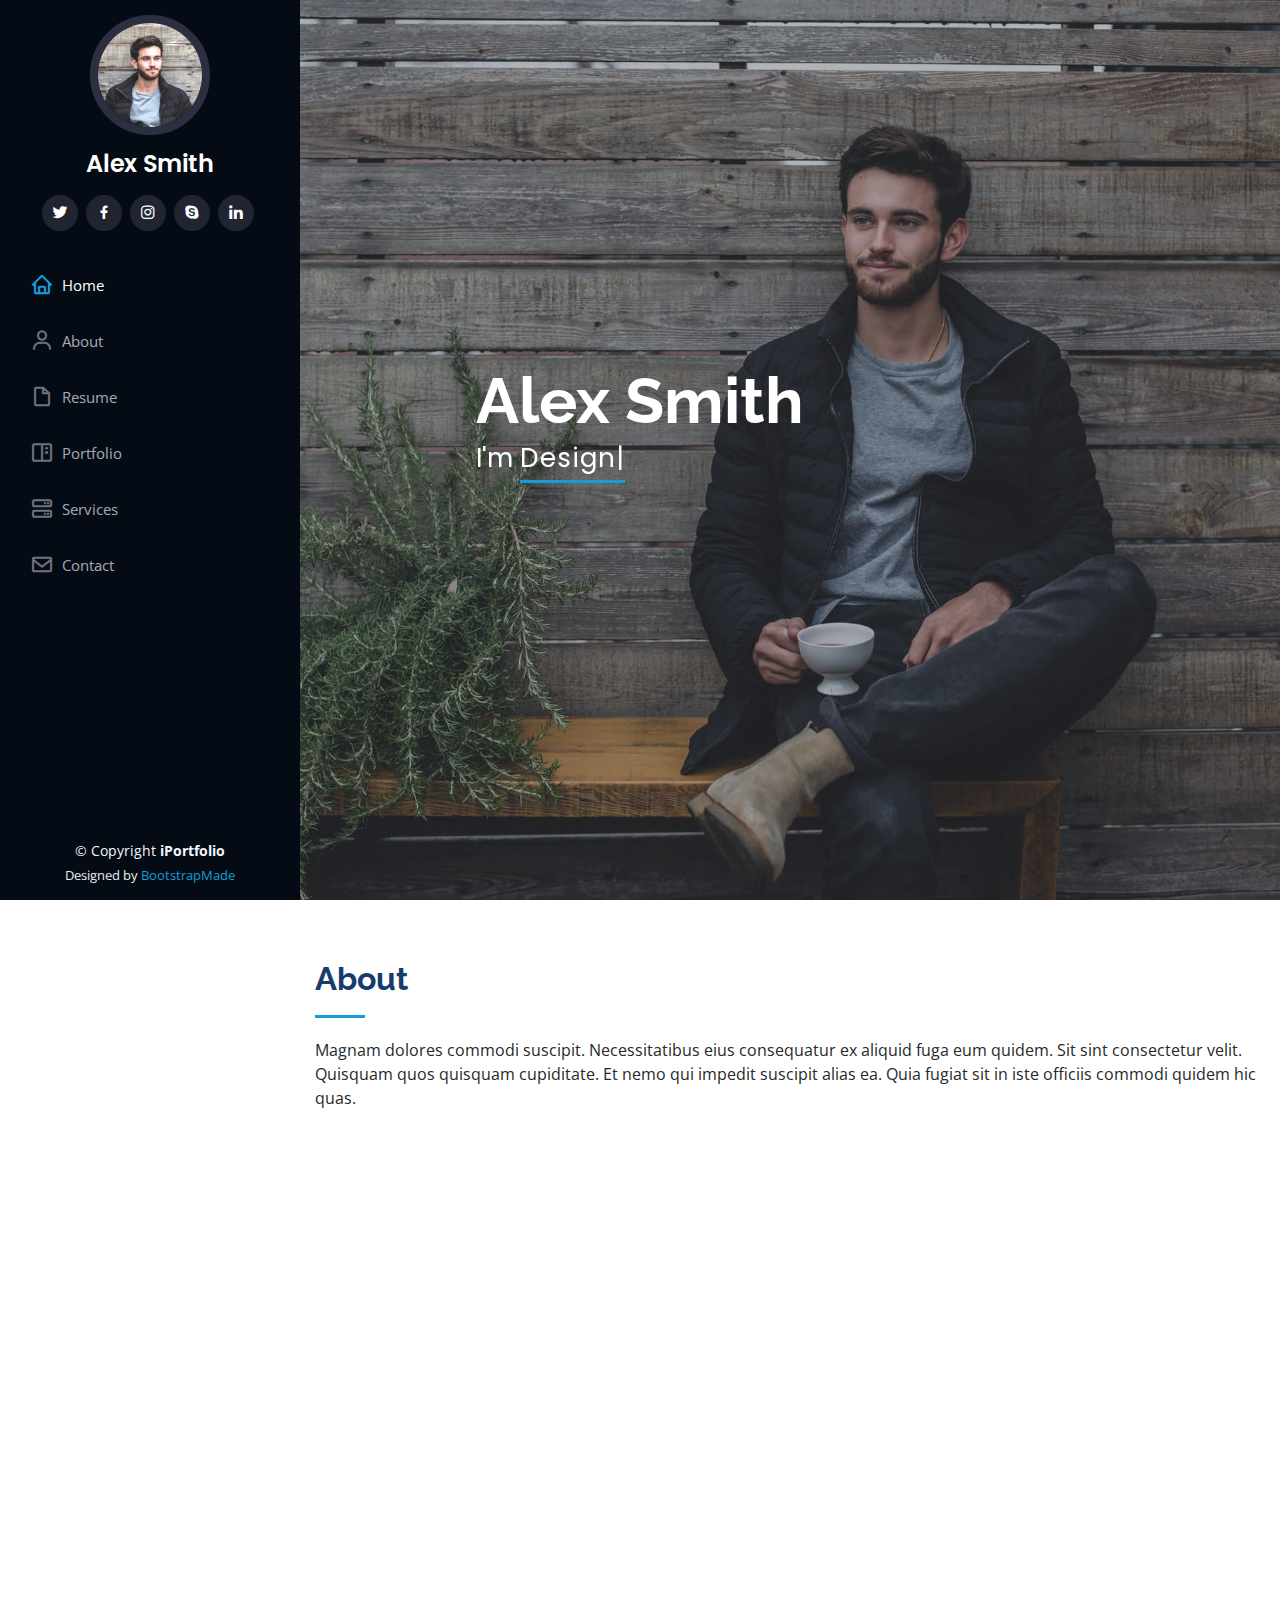
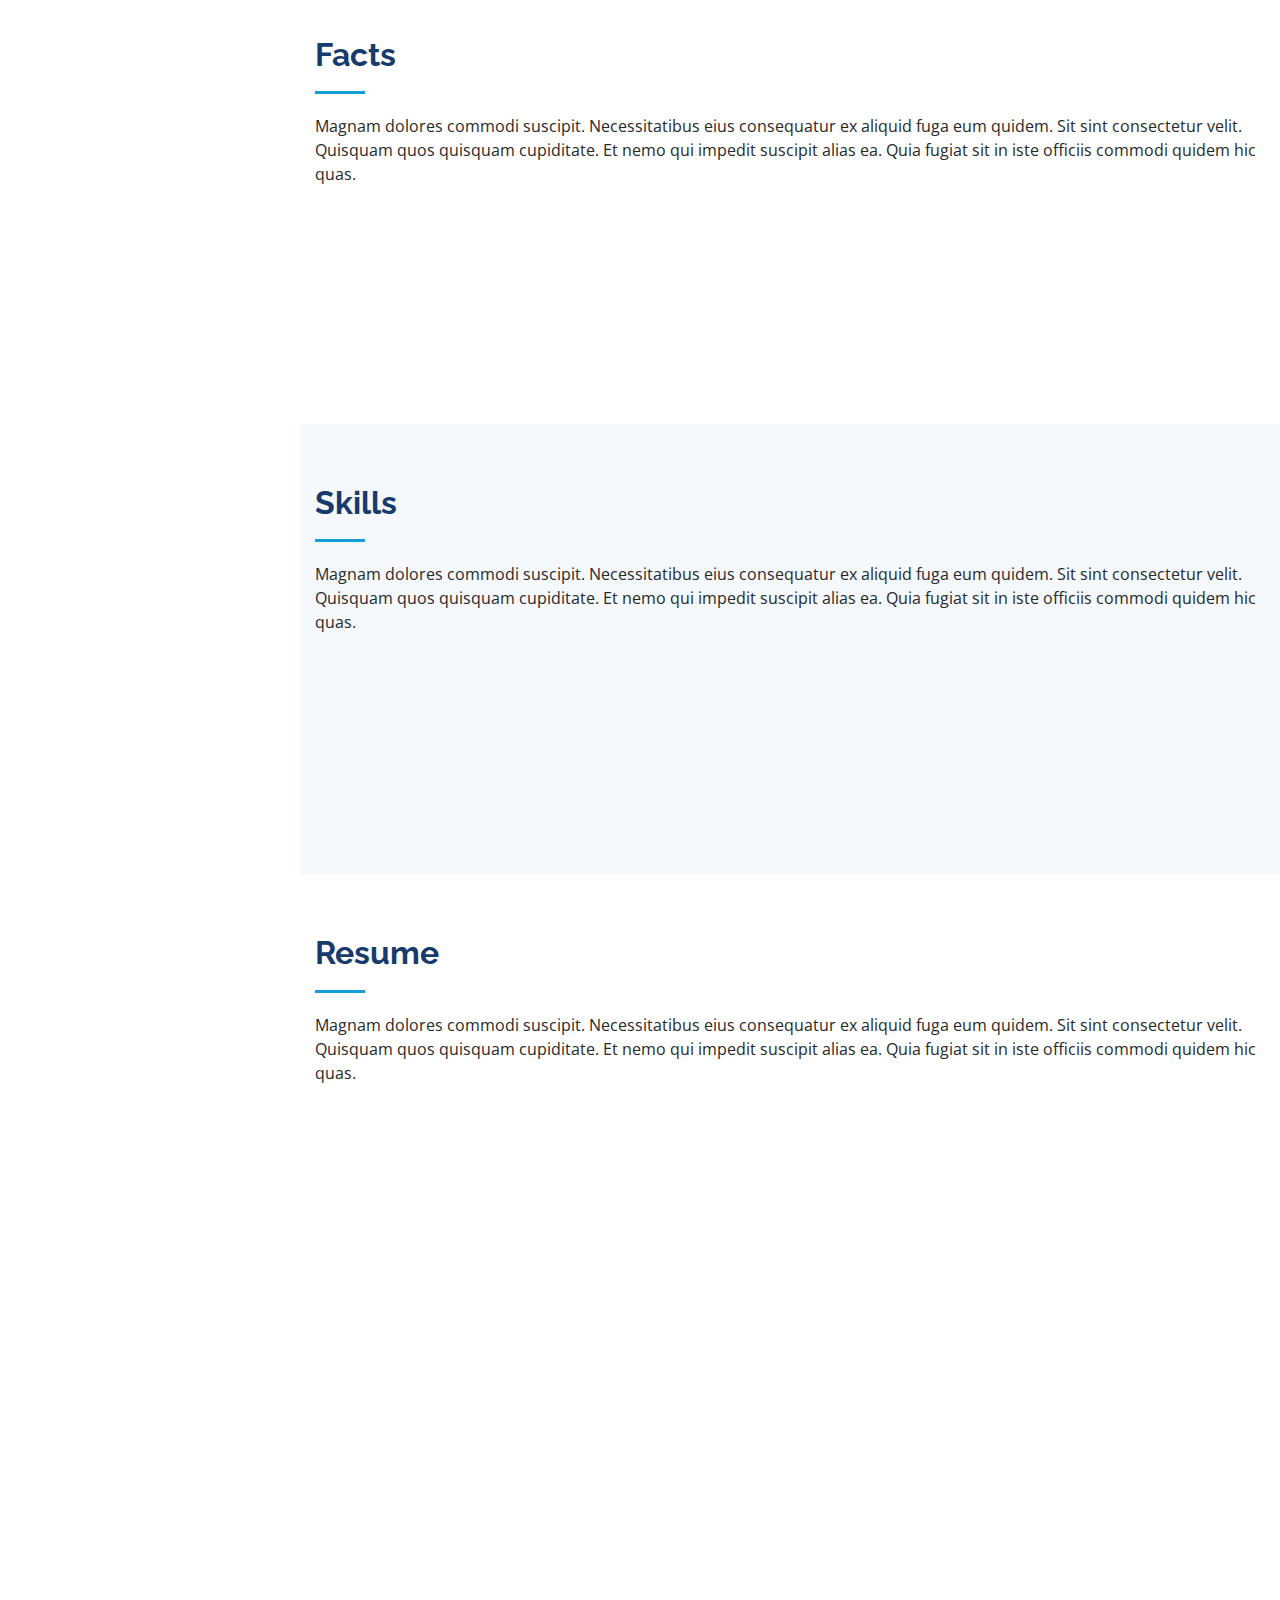
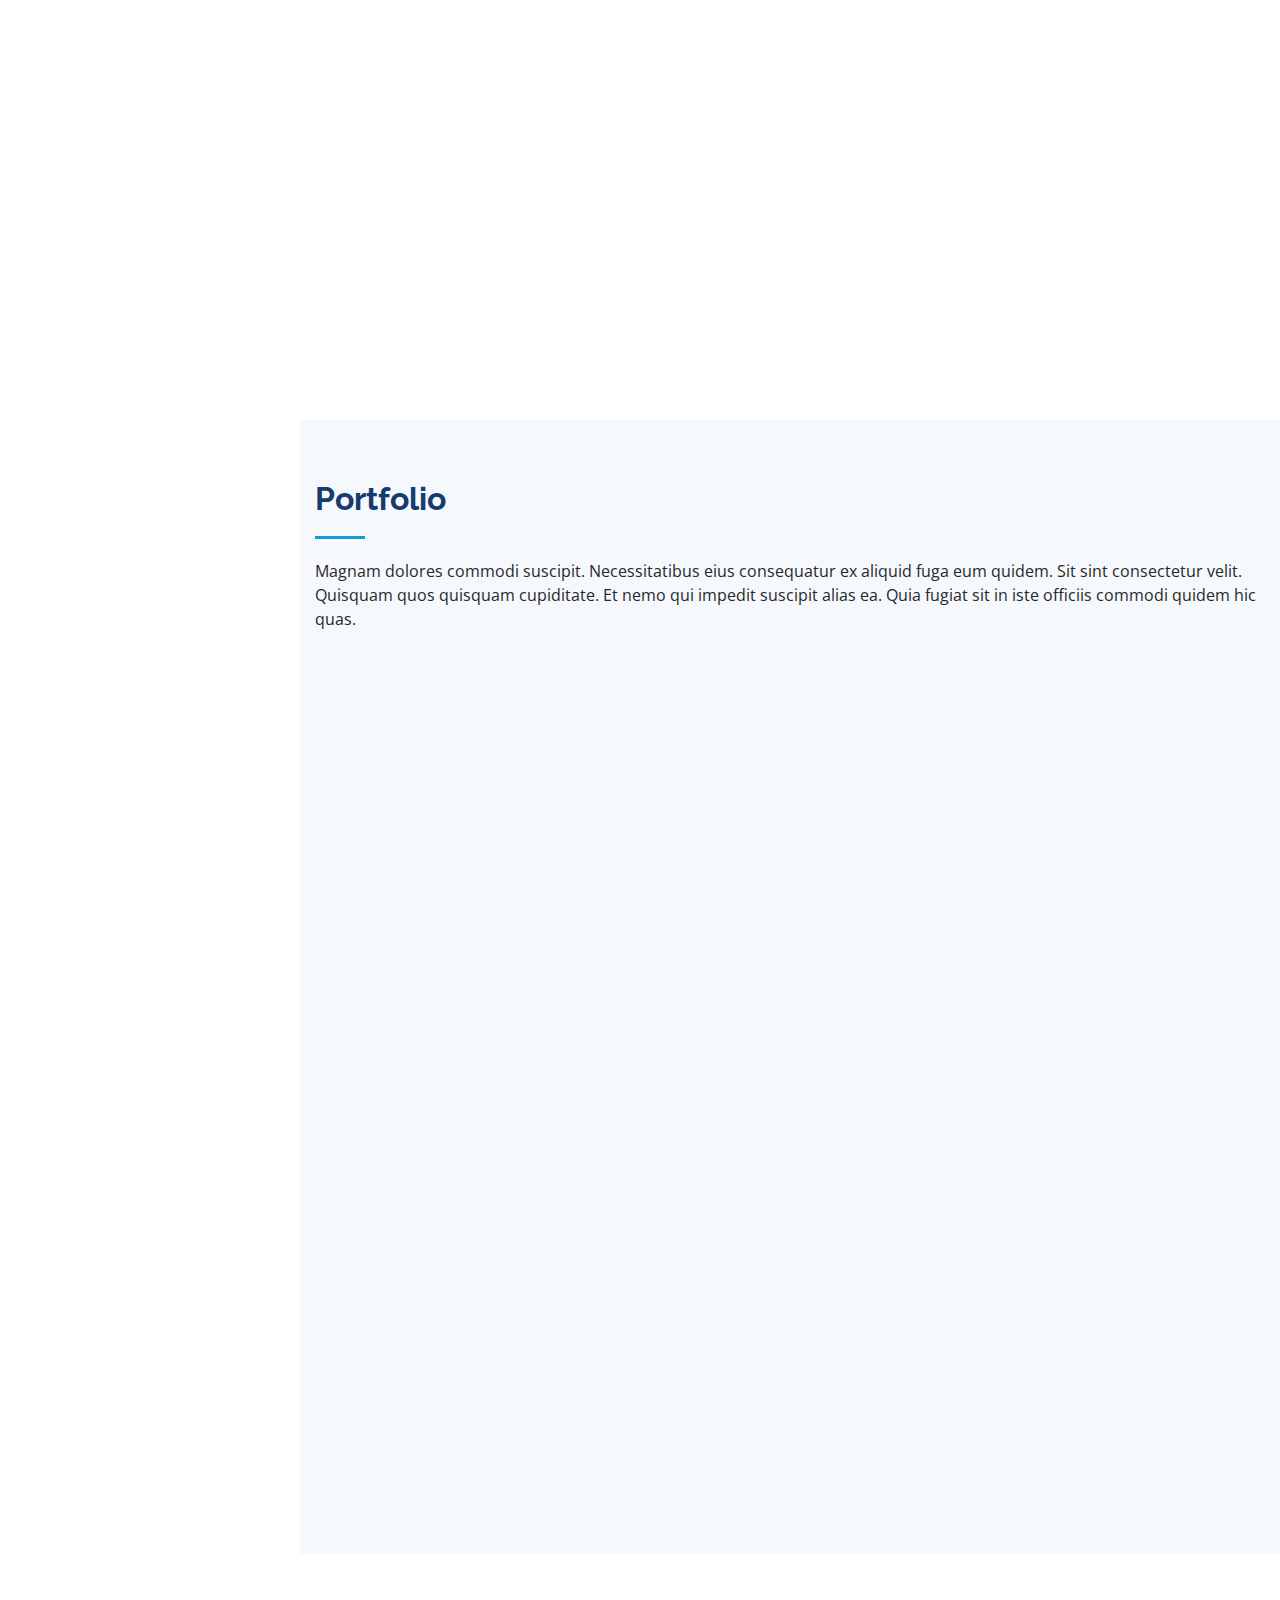
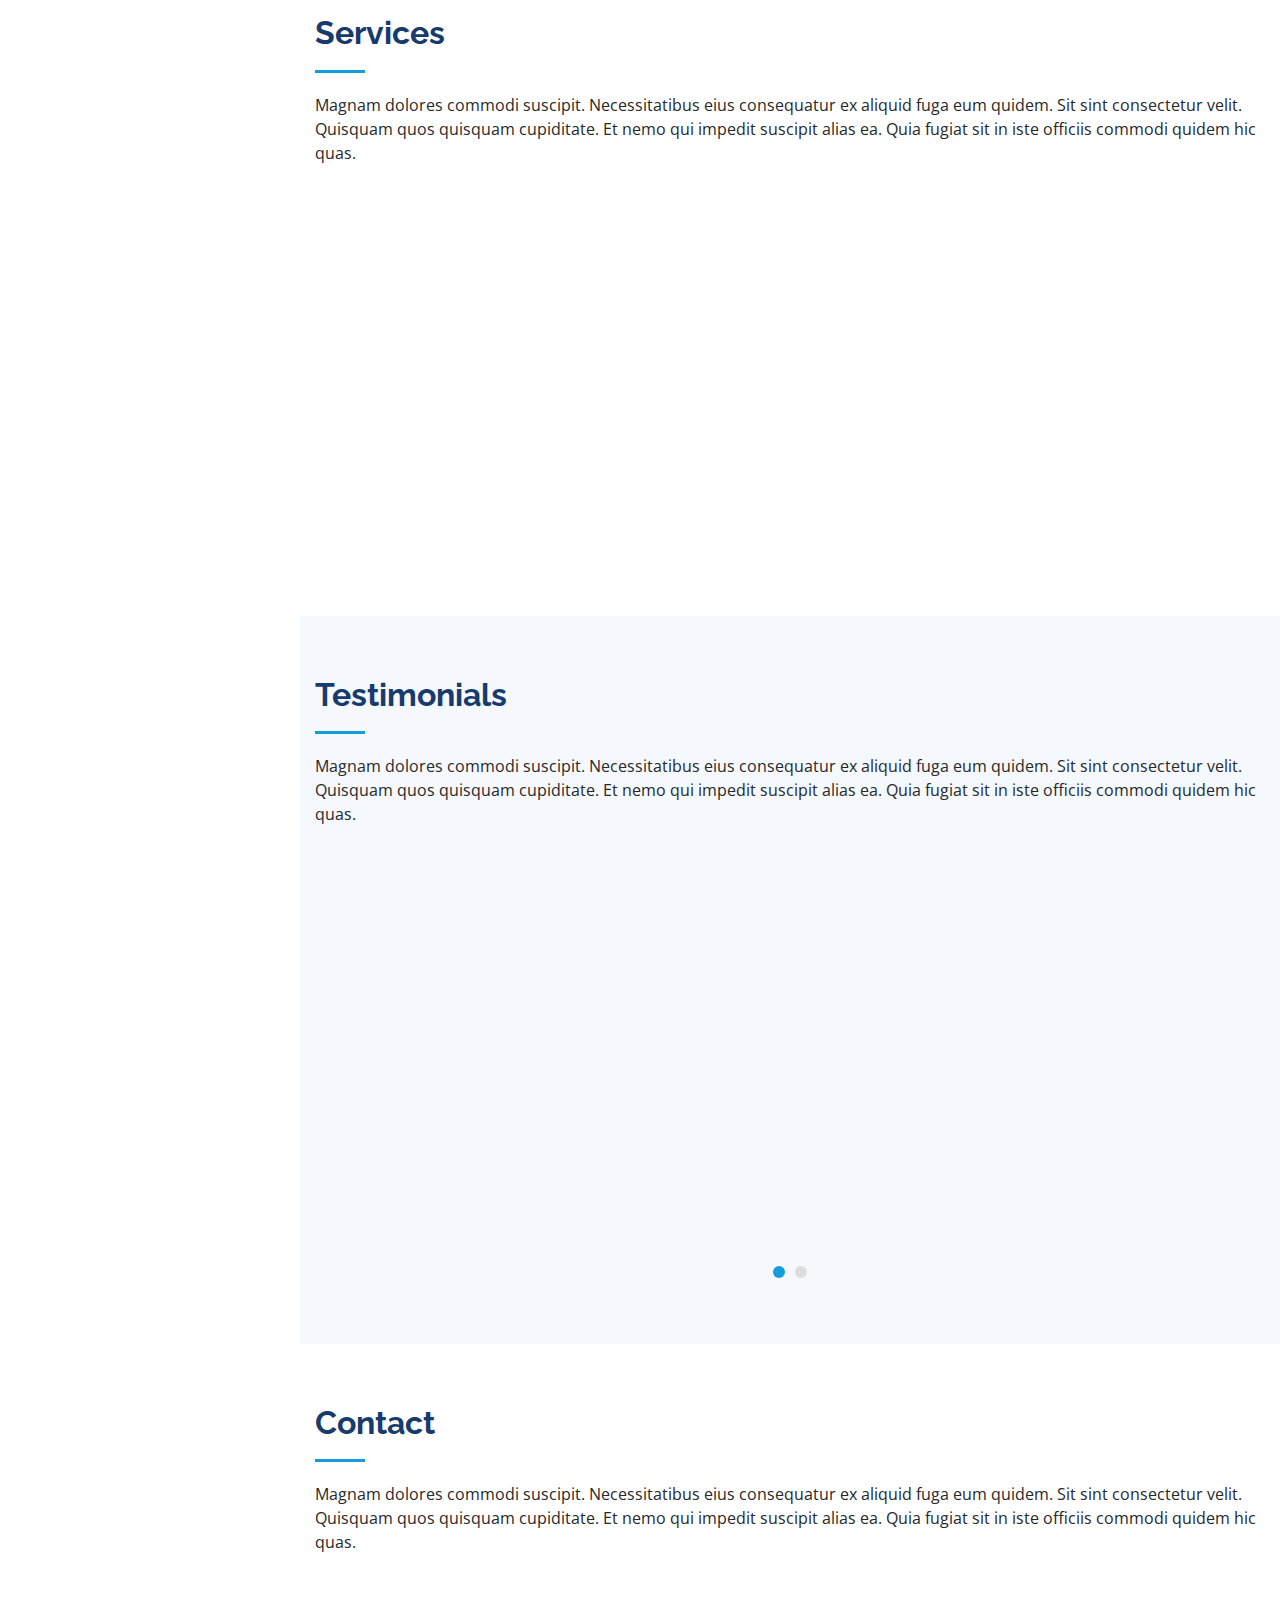
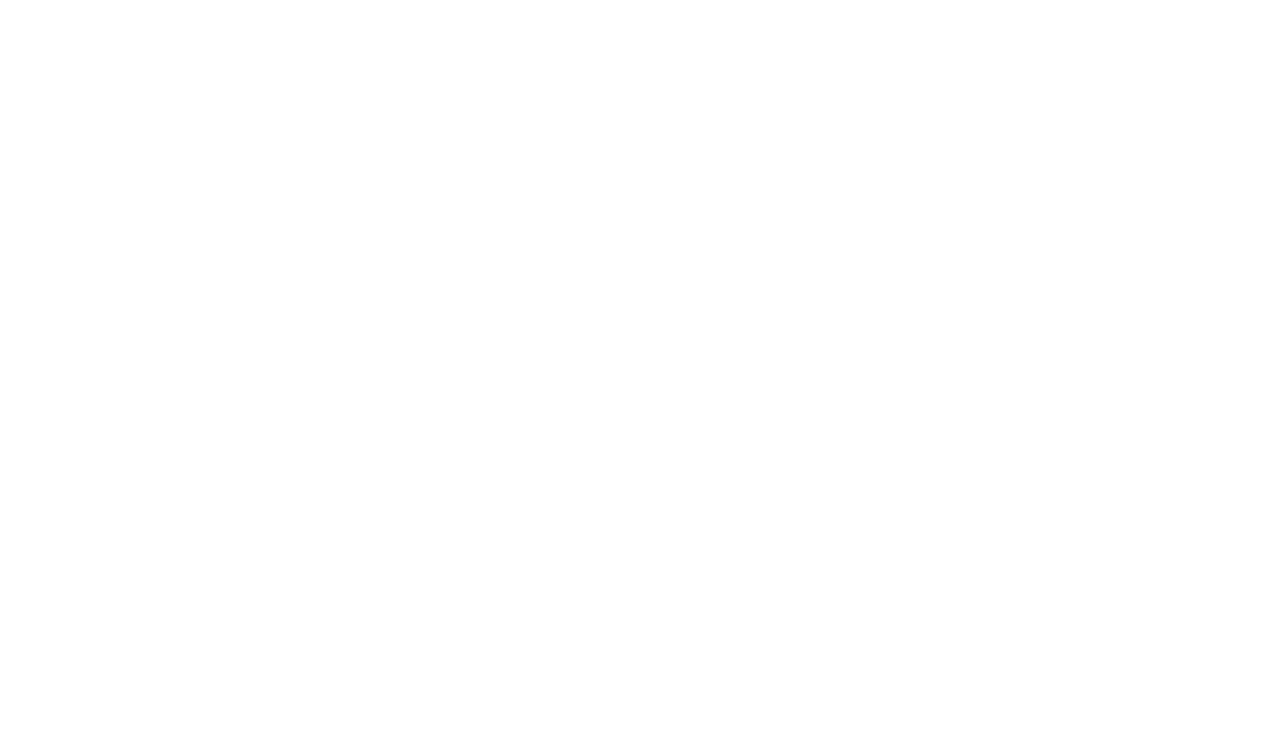
==== index.html @ b4ae2f5e "intial commit" ====
<!DOCTYPE html>
<html lang="en">

<head>
  <meta charset="utf-8">
  <meta content="width=device-width, initial-scale=1.0" name="viewport">

  <title>iPortfolio Bootstrap Template - Index</title>
  <meta content="" name="descriptison">
  <meta content="" name="keywords">

  <!-- Favicons -->
  <link href="assets/img/favicon.png" rel="icon">
  <link href="assets/img/apple-touch-icon.png" rel="apple-touch-icon">

  <!-- Google Fonts -->
  <link href="https://fonts.googleapis.com/css?family=Open+Sans:300,300i,400,400i,600,600i,700,700i|Raleway:300,300i,400,400i,500,500i,600,600i,700,700i|Poppins:300,300i,400,400i,500,500i,600,600i,700,700i" rel="stylesheet">

  <!-- Vendor CSS Files -->
  <link href="assets/vendor/bootstrap/css/bootstrap.min.css" rel="stylesheet">
  <link href="assets/vendor/icofont/icofont.min.css" rel="stylesheet">
  <link href="assets/vendor/boxicons/css/boxicons.min.css" rel="stylesheet">
  <link href="assets/vendor/venobox/venobox.css" rel="stylesheet">
  <link href="assets/vendor/owl.carousel/assets/owl.carousel.min.css" rel="stylesheet">
  <link href="assets/vendor/aos/aos.css" rel="stylesheet">

  <!-- Template Main CSS File -->
  <link href="assets/css/style.css" rel="stylesheet">

  <!-- =======================================================
  * Template Name: iPortfolio - v1.2.1
  * Template URL: https://bootstrapmade.com/iportfolio-bootstrap-portfolio-websites-template/
  * Author: BootstrapMade.com
  * License: https://bootstrapmade.com/license/
  ======================================================== -->
</head>

<body>

  <!-- ======= Mobile nav toggle button ======= -->
  <button type="button" class="mobile-nav-toggle d-xl-none"><i class="icofont-navigation-menu"></i></button>

  <!-- ======= Header ======= -->
  <header id="header">
    <div class="d-flex flex-column">

      <div class="profile">
        <img src="assets/img/profile-img.jpg" alt="" class="img-fluid rounded-circle">
        <h1 class="text-light"><a href="index.html">Alex Smith</a></h1>
        <div class="social-links mt-3 text-center">
          <a href="#" class="twitter"><i class="bx bxl-twitter"></i></a>
          <a href="#" class="facebook"><i class="bx bxl-facebook"></i></a>
          <a href="#" class="instagram"><i class="bx bxl-instagram"></i></a>
          <a href="#" class="google-plus"><i class="bx bxl-skype"></i></a>
          <a href="#" class="linkedin"><i class="bx bxl-linkedin"></i></a>
        </div>
      </div>

      <nav class="nav-menu">
        <ul>
          <li class="active"><a href="index.html"><i class="bx bx-home"></i> <span>Home</span></a></li>
          <li><a href="#about"><i class="bx bx-user"></i> <span>About</span></a></li>
          <li><a href="#resume"><i class="bx bx-file-blank"></i> <span>Resume</span></a></li>
          <li><a href="#portfolio"><i class="bx bx-book-content"></i> Portfolio</a></li>
          <li><a href="#services"><i class="bx bx-server"></i> Services</a></li>
          <li><a href="#contact"><i class="bx bx-envelope"></i> Contact</a></li>

        </ul>
      </nav><!-- .nav-menu -->
      <button type="button" class="mobile-nav-toggle d-xl-none"><i class="icofont-navigation-menu"></i></button>

    </div>
  </header><!-- End Header -->

  <!-- ======= Hero Section ======= -->
  <section id="hero" class="d-flex flex-column justify-content-center align-items-center">
    <div class="hero-container" data-aos="fade-in">
      <h1>Alex Smith</h1>
      <p>I'm <span class="typed" data-typed-items="Designer, Developer, Freelancer, Photographer"></span></p>
    </div>
  </section><!-- End Hero -->

  <main id="main">

    <!-- ======= About Section ======= -->
    <section id="about" class="about">
      <div class="container">

        <div class="section-title">
          <h2>About</h2>
          <p>Magnam dolores commodi suscipit. Necessitatibus eius consequatur ex aliquid fuga eum quidem. Sit sint consectetur velit. Quisquam quos quisquam cupiditate. Et nemo qui impedit suscipit alias ea. Quia fugiat sit in iste officiis commodi quidem hic quas.</p>
        </div>

        <div class="row">
          <div class="col-lg-4" data-aos="fade-right">
            <img src="assets/img/profile-img.jpg" class="img-fluid" alt="">
          </div>
          <div class="col-lg-8 pt-4 pt-lg-0 content" data-aos="fade-left">
            <h3>UI/UX Designer &amp; Web Developer.</h3>
            <p class="font-italic">
              Lorem ipsum dolor sit amet, consectetur adipiscing elit, sed do eiusmod tempor incididunt ut labore et dolore
              magna aliqua.
            </p>
            <div class="row">
              <div class="col-lg-6">
                <ul>
                  <li><i class="icofont-rounded-right"></i> <strong>Birthday:</strong> 1 May 1995</li>
                  <li><i class="icofont-rounded-right"></i> <strong>Website:</strong> www.example.com</li>
                  <li><i class="icofont-rounded-right"></i> <strong>Phone:</strong> +123 456 7890</li>
                  <li><i class="icofont-rounded-right"></i> <strong>City:</strong> City : New York, USA</li>
                </ul>
              </div>
              <div class="col-lg-6">
                <ul>
                  <li><i class="icofont-rounded-right"></i> <strong>Age:</strong> 30</li>
                  <li><i class="icofont-rounded-right"></i> <strong>Degree:</strong> Master</li>
                  <li><i class="icofont-rounded-right"></i> <strong>PhEmailone:</strong> email@example.com</li>
                  <li><i class="icofont-rounded-right"></i> <strong>Freelance:</strong> Available</li>
                </ul>
              </div>
            </div>
            <p>
              Officiis eligendi itaque labore et dolorum mollitia officiis optio vero. Quisquam sunt adipisci omnis et ut. Nulla accusantium dolor incidunt officia tempore. Et eius omnis.
              Cupiditate ut dicta maxime officiis quidem quia. Sed et consectetur qui quia repellendus itaque neque. Aliquid amet quidem ut quaerat cupiditate. Ab et eum qui repellendus omnis culpa magni laudantium dolores.
            </p>
          </div>
        </div>

      </div>
    </section><!-- End About Section -->

    <!-- ======= Facts Section ======= -->
    <section id="facts" class="facts">
      <div class="container">

        <div class="section-title">
          <h2>Facts</h2>
          <p>Magnam dolores commodi suscipit. Necessitatibus eius consequatur ex aliquid fuga eum quidem. Sit sint consectetur velit. Quisquam quos quisquam cupiditate. Et nemo qui impedit suscipit alias ea. Quia fugiat sit in iste officiis commodi quidem hic quas.</p>
        </div>

        <div class="row no-gutters">

          <div class="col-lg-3 col-md-6 d-md-flex align-items-md-stretch" data-aos="fade-up">
            <div class="count-box">
              <i class="icofont-simple-smile"></i>
              <span data-toggle="counter-up">232</span>
              <p><strong>Happy Clients</strong> consequuntur quae</p>
            </div>
          </div>

          <div class="col-lg-3 col-md-6 d-md-flex align-items-md-stretch" data-aos="fade-up" data-aos-delay="100">
            <div class="count-box">
              <i class="icofont-document-folder"></i>
              <span data-toggle="counter-up">521</span>
              <p><strong>Projects</strong> adipisci atque cum quia aut</p>
            </div>
          </div>

          <div class="col-lg-3 col-md-6 d-md-flex align-items-md-stretch" data-aos="fade-up" data-aos-delay="200">
            <div class="count-box">
              <i class="icofont-live-support"></i>
              <span data-toggle="counter-up">1,463</span>
              <p><strong>Hours Of Support</strong> aut commodi quaerat</p>
            </div>
          </div>

          <div class="col-lg-3 col-md-6 d-md-flex align-items-md-stretch" data-aos="fade-up" data-aos-delay="300">
            <div class="count-box">
              <i class="icofont-users-alt-5"></i>
              <span data-toggle="counter-up">15</span>
              <p><strong>Hard Workers</strong> rerum asperiores dolor</p>
            </div>
          </div>

        </div>

      </div>
    </section><!-- End Facts Section -->

    <!-- ======= Skills Section ======= -->
    <section id="skills" class="skills section-bg">
      <div class="container">

        <div class="section-title">
          <h2>Skills</h2>
          <p>Magnam dolores commodi suscipit. Necessitatibus eius consequatur ex aliquid fuga eum quidem. Sit sint consectetur velit. Quisquam quos quisquam cupiditate. Et nemo qui impedit suscipit alias ea. Quia fugiat sit in iste officiis commodi quidem hic quas.</p>
        </div>

        <div class="row skills-content">

          <div class="col-lg-6" data-aos="fade-up">

            <div class="progress">
              <span class="skill">HTML <i class="val">100%</i></span>
              <div class="progress-bar-wrap">
                <div class="progress-bar" role="progressbar" aria-valuenow="100" aria-valuemin="0" aria-valuemax="100"></div>
              </div>
            </div>

            <div class="progress">
              <span class="skill">CSS <i class="val">90%</i></span>
              <div class="progress-bar-wrap">
                <div class="progress-bar" role="progressbar" aria-valuenow="90" aria-valuemin="0" aria-valuemax="100"></div>
              </div>
            </div>

            <div class="progress">
              <span class="skill">JavaScript <i class="val">75%</i></span>
              <div class="progress-bar-wrap">
                <div class="progress-bar" role="progressbar" aria-valuenow="75" aria-valuemin="0" aria-valuemax="100"></div>
              </div>
            </div>

          </div>

          <div class="col-lg-6" data-aos="fade-up" data-aos-delay="100">

            <div class="progress">
              <span class="skill">PHP <i class="val">80%</i></span>
              <div class="progress-bar-wrap">
                <div class="progress-bar" role="progressbar" aria-valuenow="80" aria-valuemin="0" aria-valuemax="100"></div>
              </div>
            </div>

            <div class="progress">
              <span class="skill">WordPress/CMS <i class="val">90%</i></span>
              <div class="progress-bar-wrap">
                <div class="progress-bar" role="progressbar" aria-valuenow="90" aria-valuemin="0" aria-valuemax="100"></div>
              </div>
            </div>

            <div class="progress">
              <span class="skill">Photoshop <i class="val">55%</i></span>
              <div class="progress-bar-wrap">
                <div class="progress-bar" role="progressbar" aria-valuenow="55" aria-valuemin="0" aria-valuemax="100"></div>
              </div>
            </div>

          </div>

        </div>

      </div>
    </section><!-- End Skills Section -->

    <!-- ======= Resume Section ======= -->
    <section id="resume" class="resume">
      <div class="container">

        <div class="section-title">
          <h2>Resume</h2>
          <p>Magnam dolores commodi suscipit. Necessitatibus eius consequatur ex aliquid fuga eum quidem. Sit sint consectetur velit. Quisquam quos quisquam cupiditate. Et nemo qui impedit suscipit alias ea. Quia fugiat sit in iste officiis commodi quidem hic quas.</p>
        </div>

        <div class="row">
          <div class="col-lg-6" data-aos="fade-up">
            <h3 class="resume-title">Sumary</h3>
            <div class="resume-item pb-0">
              <h4>Alex Smith</h4>
              <p><em>Innovative and deadline-driven Graphic Designer with 3+ years of experience designing and developing user-centered digital/print marketing material from initial concept to final, polished deliverable.</em></p>
              <ul>
                <li>Portland par 127,Orlando, FL</li>
                <li>(123) 456-7891</li>
                <li>alice.barkley@example.com</li>
              </ul>
            </div>

            <h3 class="resume-title">Education</h3>
            <div class="resume-item">
              <h4>Master of Fine Arts &amp; Graphic Design</h4>
              <h5>2015 - 2016</h5>
              <p><em>Rochester Institute of Technology, Rochester, NY</em></p>
              <p>Qui deserunt veniam. Et sed aliquam labore tempore sed quisquam iusto autem sit. Ea vero voluptatum qui ut dignissimos deleniti nerada porti sand markend</p>
            </div>
            <div class="resume-item">
              <h4>Bachelor of Fine Arts &amp; Graphic Design</h4>
              <h5>2010 - 2014</h5>
              <p><em>Rochester Institute of Technology, Rochester, NY</em></p>
              <p>Quia nobis sequi est occaecati aut. Repudiandae et iusto quae reiciendis et quis Eius vel ratione eius unde vitae rerum voluptates asperiores voluptatem Earum molestiae consequatur neque etlon sader mart dila</p>
            </div>
          </div>
          <div class="col-lg-6" data-aos="fade-up" data-aos-delay="100">
            <h3 class="resume-title">Professional Experience</h3>
            <div class="resume-item">
              <h4>Senior graphic design specialist</h4>
              <h5>2019 - Present</h5>
              <p><em>Experion, New York, NY </em></p>
              <ul>
                <li>Lead in the design, development, and implementation of the graphic, layout, and production communication materials</li>
                <li>Delegate tasks to the 7 members of the design team and provide counsel on all aspects of the project. </li>
                <li>Supervise the assessment of all graphic materials in order to ensure quality and accuracy of the design</li>
                <li>Oversee the efficient use of production project budgets ranging from $2,000 - $25,000</li>
              </ul>
            </div>
            <div class="resume-item">
              <h4>Graphic design specialist</h4>
              <h5>2017 - 2018</h5>
              <p><em>Stepping Stone Advertising, New York, NY</em></p>
              <ul>
                <li>Developed numerous marketing programs (logos, brochures,infographics, presentations, and advertisements).</li>
                <li>Managed up to 5 projects or tasks at a given time while under pressure</li>
                <li>Recommended and consulted with clients on the most appropriate graphic design</li>
                <li>Created 4+ design presentations and proposals a month for clients and account managers</li>
              </ul>
            </div>
          </div>
        </div>

      </div>
    </section><!-- End Resume Section -->

    <!-- ======= Portfolio Section ======= -->
    <section id="portfolio" class="portfolio section-bg">
      <div class="container">

        <div class="section-title">
          <h2>Portfolio</h2>
          <p>Magnam dolores commodi suscipit. Necessitatibus eius consequatur ex aliquid fuga eum quidem. Sit sint consectetur velit. Quisquam quos quisquam cupiditate. Et nemo qui impedit suscipit alias ea. Quia fugiat sit in iste officiis commodi quidem hic quas.</p>
        </div>

        <div class="row" data-aos="fade-up">
          <div class="col-lg-12 d-flex justify-content-center">
            <ul id="portfolio-flters">
              <li data-filter="*" class="filter-active">All</li>
              <li data-filter=".filter-app">App</li>
              <li data-filter=".filter-card">Card</li>
              <li data-filter=".filter-web">Web</li>
            </ul>
          </div>
        </div>

        <div class="row portfolio-container" data-aos="fade-up" data-aos-delay="100">

          <div class="col-lg-4 col-md-6 portfolio-item filter-app">
            <div class="portfolio-wrap">
              <img src="assets/img/portfolio/portfolio-1.jpg" class="img-fluid" alt="">
              <div class="portfolio-links">
                <a href="assets/img/portfolio/portfolio-1.jpg" data-gall="portfolioGallery" class="venobox" title="App 1"><i class="bx bx-plus"></i></a>
                <a href="portfolio-details.html" title="More Details"><i class="bx bx-link"></i></a>
              </div>
            </div>
          </div>

          <div class="col-lg-4 col-md-6 portfolio-item filter-web">
            <div class="portfolio-wrap">
              <img src="assets/img/portfolio/portfolio-2.jpg" class="img-fluid" alt="">
              <div class="portfolio-links">
                <a href="assets/img/portfolio/portfolio-2.jpg" data-gall="portfolioGallery" class="venobox" title="Web 3"><i class="bx bx-plus"></i></a>
                <a href="portfolio-details.html" title="More Details"><i class="bx bx-link"></i></a>
              </div>
            </div>
          </div>

          <div class="col-lg-4 col-md-6 portfolio-item filter-app">
            <div class="portfolio-wrap">
              <img src="assets/img/portfolio/portfolio-3.jpg" class="img-fluid" alt="">
              <div class="portfolio-links">
                <a href="assets/img/portfolio/portfolio-3.jpg" data-gall="portfolioGallery" class="venobox" title="App 2"><i class="bx bx-plus"></i></a>
                <a href="portfolio-details.html" title="More Details"><i class="bx bx-link"></i></a>
              </div>
            </div>
          </div>

          <div class="col-lg-4 col-md-6 portfolio-item filter-card">
            <div class="portfolio-wrap">
              <img src="assets/img/portfolio/portfolio-4.jpg" class="img-fluid" alt="">
              <div class="portfolio-links">
                <a href="assets/img/portfolio/portfolio-4.jpg" data-gall="portfolioGallery" class="venobox" title="Card 2"><i class="bx bx-plus"></i></a>
                <a href="portfolio-details.html" title="More Details"><i class="bx bx-link"></i></a>
              </div>
            </div>
          </div>

          <div class="col-lg-4 col-md-6 portfolio-item filter-web">
            <div class="portfolio-wrap">
              <img src="assets/img/portfolio/portfolio-5.jpg" class="img-fluid" alt="">
              <div class="portfolio-links">
                <a href="assets/img/portfolio/portfolio-5.jpg" data-gall="portfolioGallery" class="venobox" title="Web 2"><i class="bx bx-plus"></i></a>
                <a href="portfolio-details.html" title="More Details"><i class="bx bx-link"></i></a>
              </div>
            </div>
          </div>

          <div class="col-lg-4 col-md-6 portfolio-item filter-app">
            <div class="portfolio-wrap">
              <img src="assets/img/portfolio/portfolio-6.jpg" class="img-fluid" alt="">
              <div class="portfolio-links">
                <a href="assets/img/portfolio/portfolio-6.jpg" data-gall="portfolioGallery" class="venobox" title="App 3"><i class="bx bx-plus"></i></a>
                <a href="portfolio-details.html" title="More Details"><i class="bx bx-link"></i></a>
              </div>
            </div>
          </div>

          <div class="col-lg-4 col-md-6 portfolio-item filter-card">
            <div class="portfolio-wrap">
              <img src="assets/img/portfolio/portfolio-7.jpg" class="img-fluid" alt="">
              <div class="portfolio-links">
                <a href="assets/img/portfolio/portfolio-7.jpg" data-gall="portfolioGallery" class="venobox" title="Card 1"><i class="bx bx-plus"></i></a>
                <a href="portfolio-details.html" title="More Details"><i class="bx bx-link"></i></a>
              </div>
            </div>
          </div>

          <div class="col-lg-4 col-md-6 portfolio-item filter-card">
            <div class="portfolio-wrap">
              <img src="assets/img/portfolio/portfolio-8.jpg" class="img-fluid" alt="">
              <div class="portfolio-links">
                <a href="assets/img/portfolio/portfolio-8.jpg" data-gall="portfolioGallery" class="venobox" title="Card 3"><i class="bx bx-plus"></i></a>
                <a href="portfolio-details.html" title="More Details"><i class="bx bx-link"></i></a>
              </div>
            </div>
          </div>

          <div class="col-lg-4 col-md-6 portfolio-item filter-web">
            <div class="portfolio-wrap">
              <img src="assets/img/portfolio/portfolio-9.jpg" class="img-fluid" alt="">
              <div class="portfolio-links">
                <a href="assets/img/portfolio/portfolio-9.jpg" data-gall="portfolioGallery" class="venobox" title="Web 3"><i class="bx bx-plus"></i></a>
                <a href="portfolio-details.html" title="More Details"><i class="bx bx-link"></i></a>
              </div>
            </div>
          </div>

        </div>

      </div>
    </section><!-- End Portfolio Section -->

    <!-- ======= Services Section ======= -->
    <section id="services" class="services">
      <div class="container">

        <div class="section-title">
          <h2>Services</h2>
          <p>Magnam dolores commodi suscipit. Necessitatibus eius consequatur ex aliquid fuga eum quidem. Sit sint consectetur velit. Quisquam quos quisquam cupiditate. Et nemo qui impedit suscipit alias ea. Quia fugiat sit in iste officiis commodi quidem hic quas.</p>
        </div>

        <div class="row">
          <div class="col-lg-4 col-md-6 icon-box" data-aos="fade-up">
            <div class="icon"><i class="icofont-computer"></i></div>
            <h4 class="title"><a href="">Lorem Ipsum</a></h4>
            <p class="description">Voluptatum deleniti atque corrupti quos dolores et quas molestias excepturi sint occaecati cupiditate non provident</p>
          </div>
          <div class="col-lg-4 col-md-6 icon-box" data-aos="fade-up" data-aos-delay="100">
            <div class="icon"><i class="icofont-chart-bar-graph"></i></div>
            <h4 class="title"><a href="">Dolor Sitema</a></h4>
            <p class="description">Minim veniam, quis nostrud exercitation ullamco laboris nisi ut aliquip ex ea commodo consequat tarad limino ata</p>
          </div>
          <div class="col-lg-4 col-md-6 icon-box" data-aos="fade-up" data-aos-delay="200">
            <div class="icon"><i class="icofont-earth"></i></div>
            <h4 class="title"><a href="">Sed ut perspiciatis</a></h4>
            <p class="description">Duis aute irure dolor in reprehenderit in voluptate velit esse cillum dolore eu fugiat nulla pariatur</p>
          </div>
          <div class="col-lg-4 col-md-6 icon-box" data-aos="fade-up" data-aos-delay="300">
            <div class="icon"><i class="icofont-image"></i></div>
            <h4 class="title"><a href="">Magni Dolores</a></h4>
            <p class="description">Excepteur sint occaecat cupidatat non proident, sunt in culpa qui officia deserunt mollit anim id est laborum</p>
          </div>
          <div class="col-lg-4 col-md-6 icon-box" data-aos="fade-up" data-aos-delay="400">
            <div class="icon"><i class="icofont-settings"></i></div>
            <h4 class="title"><a href="">Nemo Enim</a></h4>
            <p class="description">At vero eos et accusamus et iusto odio dignissimos ducimus qui blanditiis praesentium voluptatum deleniti atque</p>
          </div>
          <div class="col-lg-4 col-md-6 icon-box" data-aos="fade-up" data-aos-delay="500">
            <div class="icon"><i class="icofont-tasks-alt"></i></div>
            <h4 class="title"><a href="">Eiusmod Tempor</a></h4>
            <p class="description">Et harum quidem rerum facilis est et expedita distinctio. Nam libero tempore, cum soluta nobis est eligendi</p>
          </div>
        </div>

      </div>
    </section><!-- End Services Section -->

    <!-- ======= Testimonials Section ======= -->
    <section id="testimonials" class="testimonials section-bg">
      <div class="container">

        <div class="section-title">
          <h2>Testimonials</h2>
          <p>Magnam dolores commodi suscipit. Necessitatibus eius consequatur ex aliquid fuga eum quidem. Sit sint consectetur velit. Quisquam quos quisquam cupiditate. Et nemo qui impedit suscipit alias ea. Quia fugiat sit in iste officiis commodi quidem hic quas.</p>
        </div>

        <div class="owl-carousel testimonials-carousel">

          <div class="testimonial-item" data-aos="fade-up">
            <p>
              <i class="bx bxs-quote-alt-left quote-icon-left"></i>
              Proin iaculis purus consequat sem cure digni ssim donec porttitora entum suscipit rhoncus. Accusantium quam, ultricies eget id, aliquam eget nibh et. Maecen aliquam, risus at semper.
              <i class="bx bxs-quote-alt-right quote-icon-right"></i>
            </p>
            <img src="assets/img/testimonials/testimonials-1.jpg" class="testimonial-img" alt="">
            <h3>Saul Goodman</h3>
            <h4>Ceo &amp; Founder</h4>
          </div>

          <div class="testimonial-item" data-aos="fade-up" data-aos-delay="100">
            <p>
              <i class="bx bxs-quote-alt-left quote-icon-left"></i>
              Export tempor illum tamen malis malis eram quae irure esse labore quem cillum quid cillum eram malis quorum velit fore eram velit sunt aliqua noster fugiat irure amet legam anim culpa.
              <i class="bx bxs-quote-alt-right quote-icon-right"></i>
            </p>
            <img src="assets/img/testimonials/testimonials-2.jpg" class="testimonial-img" alt="">
            <h3>Sara Wilsson</h3>
            <h4>Designer</h4>
          </div>

          <div class="testimonial-item" data-aos="fade-up" data-aos-delay="200">
            <p>
              <i class="bx bxs-quote-alt-left quote-icon-left"></i>
              Enim nisi quem export duis labore cillum quae magna enim sint quorum nulla quem veniam duis minim tempor labore quem eram duis noster aute amet eram fore quis sint minim.
              <i class="bx bxs-quote-alt-right quote-icon-right"></i>
            </p>
            <img src="assets/img/testimonials/testimonials-3.jpg" class="testimonial-img" alt="">
            <h3>Jena Karlis</h3>
            <h4>Store Owner</h4>
          </div>

          <div class="testimonial-item" data-aos="fade-up" data-aos-delay="300">
            <p>
              <i class="bx bxs-quote-alt-left quote-icon-left"></i>
              Fugiat enim eram quae cillum dolore dolor amet nulla culpa multos export minim fugiat minim velit minim dolor enim duis veniam ipsum anim magna sunt elit fore quem dolore labore illum veniam.
              <i class="bx bxs-quote-alt-right quote-icon-right"></i>
            </p>
            <img src="assets/img/testimonials/testimonials-4.jpg" class="testimonial-img" alt="">
            <h3>Matt Brandon</h3>
            <h4>Freelancer</h4>
          </div>

          <div class="testimonial-item" data-aos="fade-up" data-aos-delay="400">
            <p>
              <i class="bx bxs-quote-alt-left quote-icon-left"></i>
              Quis quorum aliqua sint quem legam fore sunt eram irure aliqua veniam tempor noster veniam enim culpa labore duis sunt culpa nulla illum cillum fugiat legam esse veniam culpa fore nisi cillum quid.
              <i class="bx bxs-quote-alt-right quote-icon-right"></i>
            </p>
            <img src="assets/img/testimonials/testimonials-5.jpg" class="testimonial-img" alt="">
            <h3>John Larson</h3>
            <h4>Entrepreneur</h4>
          </div>

        </div>

      </div>
    </section><!-- End Testimonials Section -->

    <!-- ======= Contact Section ======= -->
    <section id="contact" class="contact">
      <div class="container">

        <div class="section-title">
          <h2>Contact</h2>
          <p>Magnam dolores commodi suscipit. Necessitatibus eius consequatur ex aliquid fuga eum quidem. Sit sint consectetur velit. Quisquam quos quisquam cupiditate. Et nemo qui impedit suscipit alias ea. Quia fugiat sit in iste officiis commodi quidem hic quas.</p>
        </div>

        <div class="row" data-aos="fade-in">

          <div class="col-lg-5 d-flex align-items-stretch">
            <div class="info">
              <div class="address">
                <i class="icofont-google-map"></i>
                <h4>Location:</h4>
                <p>A108 Adam Street, New York, NY 535022</p>
              </div>

              <div class="email">
                <i class="icofont-envelope"></i>
                <h4>Email:</h4>
                <p>info@example.com</p>
              </div>

              <div class="phone">
                <i class="icofont-phone"></i>
                <h4>Call:</h4>
                <p>+1 5589 55488 55s</p>
              </div>

              <iframe src="https://www.google.com/maps/embed?pb=!1m14!1m8!1m3!1d12097.433213460943!2d-74.0062269!3d40.7101282!3m2!1i1024!2i768!4f13.1!3m3!1m2!1s0x0%3A0xb89d1fe6bc499443!2sDowntown+Conference+Center!5e0!3m2!1smk!2sbg!4v1539943755621" frameborder="0" style="border:0; width: 100%; height: 290px;" allowfullscreen></iframe>
            </div>

          </div>

          <div class="col-lg-7 mt-5 mt-lg-0 d-flex align-items-stretch">
            <form action="forms/contact.php" method="post" role="form" class="php-email-form">
              <div class="form-row">
                <div class="form-group col-md-6">
                  <label for="name">Your Name</label>
                  <input type="text" name="name" class="form-control" id="name" data-rule="minlen:4" data-msg="Please enter at least 4 chars" />
                  <div class="validate"></div>
                </div>
                <div class="form-group col-md-6">
                  <label for="name">Your Email</label>
                  <input type="email" class="form-control" name="email" id="email" data-rule="email" data-msg="Please enter a valid email" />
                  <div class="validate"></div>
                </div>
              </div>
              <div class="form-group">
                <label for="name">Subject</label>
                <input type="text" class="form-control" name="subject" id="subject" data-rule="minlen:4" data-msg="Please enter at least 8 chars of subject" />
                <div class="validate"></div>
              </div>
              <div class="form-group">
                <label for="name">Message</label>
                <textarea class="form-control" name="message" rows="10" data-rule="required" data-msg="Please write something for us"></textarea>
                <div class="validate"></div>
              </div>
              <div class="mb-3">
                <div class="loading">Loading</div>
                <div class="error-message"></div>
                <div class="sent-message">Your message has been sent. Thank you!</div>
              </div>
              <div class="text-center"><button type="submit">Send Message</button></div>
            </form>
          </div>

        </div>

      </div>
    </section><!-- End Contact Section -->

  </main><!-- End #main -->

  <!-- ======= Footer ======= -->
  <footer id="footer">
    <div class="container">
      <div class="copyright">
        &copy; Copyright <strong><span>iPortfolio</span></strong>
      </div>
      <div class="credits">
        <!-- All the links in the footer should remain intact. -->
        <!-- You can delete the links only if you purchased the pro version. -->
        <!-- Licensing information: https://bootstrapmade.com/license/ -->
        <!-- Purchase the pro version with working PHP/AJAX contact form: https://bootstrapmade.com/iportfolio-bootstrap-portfolio-websites-template/ -->
        Designed by <a href="https://bootstrapmade.com/">BootstrapMade</a>
      </div>
    </div>
  </footer><!-- End  Footer -->

  <a href="#" class="back-to-top"><i class="icofont-simple-up"></i></a>

  <!-- Vendor JS Files -->
  <script src="assets/vendor/jquery/jquery.min.js"></script>
  <script src="assets/vendor/bootstrap/js/bootstrap.bundle.min.js"></script>
  <script src="assets/vendor/jquery.easing/jquery.easing.min.js"></script>
  <script src="assets/vendor/php-email-form/validate.js"></script>
  <script src="assets/vendor/waypoints/jquery.waypoints.min.js"></script>
  <script src="assets/vendor/counterup/counterup.min.js"></script>
  <script src="assets/vendor/isotope-layout/isotope.pkgd.min.js"></script>
  <script src="assets/vendor/venobox/venobox.min.js"></script>
  <script src="assets/vendor/owl.carousel/owl.carousel.min.js"></script>
  <script src="assets/vendor/typed.js/typed.min.js"></script>
  <script src="assets/vendor/aos/aos.js"></script>

  <!-- Template Main JS File -->
  <script src="assets/js/main.js"></script>

</body>

</html>
---- assets/vendor/venobox/venobox.css ----
/* ------ venobox.css --------*/
.vbox-overlay *, .vbox-overlay *:before, .vbox-overlay *:after{
    -webkit-backface-visibility: hidden;
    -webkit-box-sizing:border-box;
    -moz-box-sizing:border-box;
    box-sizing:border-box;
}
.vbox-overlay * { 
    -webkit-backface-visibility: visible;
    backface-visibility: visible;
}
.vbox-overlay{
    display: -webkit-flex;
    display: flex;
    -webkit-flex-direction: column;
    flex-direction: column;
    -webkit-justify-content: center;
    justify-content: center;
    -webkit-align-items: center;
    align-items: center;
    position: fixed;
    left: 0;
    top: 0;
    bottom: 0;
    right: 0;
    z-index: 1040;
    -webkit-transform:translateZ(1000px);
    transform: translateZ(1000px);
    transform-style: preserve-3d;
}

/* ----- navigation ----- */
.vbox-title{
    width: 100%;
    height: 40px;
    float: left;
    text-align: center;
    line-height: 28px;
    font-size: 12px;
    padding: 6px 40px;
    overflow: hidden;
    position: fixed;
    display: none;
    left: 0;
    z-index: 1050;
}
.vbox-close{
    cursor: pointer;
    position: fixed;
    top: -1px;
    right: 0;
    width: 50px;
    height: 40px;
    padding: 6px;
    display: block;
    background-position:10px center;
    overflow: hidden;
    font-size: 24px;
    line-height: 1;
    text-align: center;
    z-index: 1050;
}
.vbox-num{
    cursor: pointer;
    position: fixed;
    left: 0;
    height: 40px;
    display: block;
    overflow: hidden;
    line-height: 28px;
    font-size: 12px;
    padding: 6px 10px;
    display: none;
    z-index: 1050;
}
/* ----- navigation ARROWS ----- */
.vbox-next, .vbox-prev{
    position: fixed;
    top: 50%;
    margin-top: -15px;
    overflow: hidden;
    cursor: pointer;
    display: block;
    width: 45px;
    height: 45px;
    z-index: 1050;
}
.vbox-next span, .vbox-prev span{
    position: relative;
    width: 20px;
    height: 20px;
    border: 2px solid transparent;
    border-top-color: #B6B6B6;
    border-right-color: #B6B6B6;
    text-indent: -100px;
    position: absolute;
    top: 8px;
    display: block;
}
.vbox-prev{
    left: 15px;
}
.vbox-next{
    right: 15px;
}
.vbox-prev span{
    left: 10px;
    -ms-transform: rotate(-135deg);
    -webkit-transform: rotate(-135deg);
    transform: rotate(-135deg);
}
.vbox-next span{
    -ms-transform: rotate(45deg);
    -webkit-transform: rotate(45deg);
    transform: rotate(45deg);
    right: 10px;
}
/* ------- inline window ------ */
.vbox-inline{
    width: 420px;
    height: 315px;
    height: 70vh;
    padding: 10px;
    background: #fff;
    margin: 0 auto;
    overflow: auto;
    text-align: left;
}
/* ------- Video & iFrames window ------ */
.venoframe{
    max-width: 100%;
    width: 100%;
    border: none;
    width: 100%;
    height: 260px;
    height: 70vh;
}
.venoframe.vbvid{
    height: 260px;
}
@media (min-width: 768px) {
    .venoframe, .vbox-inline{
        width: 90%;
        height: 360px;
        height: 70vh;
    }
    .venoframe.vbvid{
        width: 640px;
        height: 360px;
    }
}
@media (min-width: 992px) {
    .venoframe, .vbox-inline{
        max-width: 1200px;
        width: 80%;
        height: 540px;
        height: 70vh;
    }
    .venoframe.vbvid{
        width: 960px;
        height: 540px;
    }
}
/* 
Please do NOT edit this part! 
or at least read this note: http://i.imgur.com/7C0ws9e.gif
*/
.vbox-open{
    overflow: hidden;
}
.vbox-container{
    position: absolute;
    left: 0;
    right: 0;
    top: 0;
    bottom: 0;
    overflow-x: hidden;
    overflow-y: scroll;
    overflow-scrolling: touch;
    -webkit-overflow-scrolling: touch;
    z-index: 20;
    max-height: 100%;

}

.vbox-content{
    text-align: center;
    float: left;
    width: 100%;
    position: relative;
    overflow: hidden;
    padding: 20px 4%;
}
.vbox-container img{
    max-width: 100%;
    height: auto;
}
.vbox-figlio{
    box-shadow: 0 0 12px rgba(0,0,0,0.19), 0 6px 6px rgba(0,0,0,0.23);
    max-width: 100%;
    text-align: initial;
}
img.vbox-figlio{
    -webkit-user-select: none;
-khtml-user-select: none;
-moz-user-select: none;
-o-user-select: none;
user-select: none;
}
.vbox-content.swipe-left{
    margin-left: -200px !important;
}
.vbox-content.swipe-right{
    margin-left: 200px !important;
}
.vbox-animated{
    webkit-transition: margin 300ms ease-out;
    transition: margin 300ms ease-out;
}

/* ---------- preloader ----------
 * SPINKIT 
 * http://tobiasahlin.com/spinkit/
-------------------------------- */
.sk-double-bounce,.sk-rotating-plane{width:40px;height:40px;margin:40px auto}.sk-rotating-plane{background-color:#333;-webkit-animation:sk-rotatePlane 1.2s infinite ease-in-out;animation:sk-rotatePlane 1.2s infinite ease-in-out}@-webkit-keyframes sk-rotatePlane{0%{-webkit-transform:perspective(120px) rotateX(0) rotateY(0);transform:perspective(120px) rotateX(0) rotateY(0)}50%{-webkit-transform:perspective(120px) rotateX(-180.1deg) rotateY(0);transform:perspective(120px) rotateX(-180.1deg) rotateY(0)}100%{-webkit-transform:perspective(120px) rotateX(-180deg) rotateY(-179.9deg);transform:perspective(120px) rotateX(-180deg) rotateY(-179.9deg)}}@keyframes sk-rotatePlane{0%{-webkit-transform:perspective(120px) rotateX(0) rotateY(0);transform:perspective(120px) rotateX(0) rotateY(0)}50%{-webkit-transform:perspective(120px) rotateX(-180.1deg) rotateY(0);transform:perspective(120px) rotateX(-180.1deg) rotateY(0)}100%{-webkit-transform:perspective(120px) rotateX(-180deg) rotateY(-179.9deg);transform:perspective(120px) rotateX(-180deg) rotateY(-179.9deg)}}.sk-double-bounce{position:relative}.sk-double-bounce .sk-child{width:100%;height:100%;border-radius:50%;background-color:#333;opacity:.6;position:absolute;top:0;left:0;-webkit-animation:sk-doubleBounce 2s infinite ease-in-out;animation:sk-doubleBounce 2s infinite ease-in-out}.sk-chasing-dots .sk-child,.sk-spinner-pulse,.sk-three-bounce .sk-child{background-color:#333;border-radius:100%}.sk-double-bounce .sk-double-bounce2{-webkit-animation-delay:-1s;animation-delay:-1s}@-webkit-keyframes sk-doubleBounce{0%,100%{-webkit-transform:scale(0);transform:scale(0)}50%{-webkit-transform:scale(1);transform:scale(1)}}@keyframes sk-doubleBounce{0%,100%{-webkit-transform:scale(0);transform:scale(0)}50%{-webkit-transform:scale(1);transform:scale(1)}}.sk-wave{margin:40px auto;width:50px;height:40px;text-align:center;font-size:10px}.sk-wave .sk-rect{background-color:#333;height:100%;width:6px;display:inline-block;-webkit-animation:sk-waveStretchDelay 1.2s infinite ease-in-out;animation:sk-waveStretchDelay 1.2s infinite ease-in-out}.sk-wave .sk-rect1{-webkit-animation-delay:-1.2s;animation-delay:-1.2s}.sk-wave .sk-rect2{-webkit-animation-delay:-1.1s;animation-delay:-1.1s}.sk-wave .sk-rect3{-webkit-animation-delay:-1s;animation-delay:-1s}.sk-wave .sk-rect4{-webkit-animation-delay:-.9s;animation-delay:-.9s}.sk-wave .sk-rect5{-webkit-animation-delay:-.8s;animation-delay:-.8s}@-webkit-keyframes sk-waveStretchDelay{0%,100%,40%{-webkit-transform:scaleY(.4);transform:scaleY(.4)}20%{-webkit-transform:scaleY(1);transform:scaleY(1)}}@keyframes sk-waveStretchDelay{0%,100%,40%{-webkit-transform:scaleY(.4);transform:scaleY(.4)}20%{-webkit-transform:scaleY(1);transform:scaleY(1)}}.sk-wandering-cubes{margin:40px auto;width:40px;height:40px;position:relative}.sk-wandering-cubes .sk-cube{background-color:#333;width:10px;height:10px;position:absolute;top:0;left:0;-webkit-animation:sk-wanderingCube 1.8s ease-in-out -1.8s infinite both;animation:sk-wanderingCube 1.8s ease-in-out -1.8s infinite both}.sk-chasing-dots,.sk-spinner-pulse{width:40px;height:40px;margin:40px auto}.sk-wandering-cubes .sk-cube2{-webkit-animation-delay:-.9s;animation-delay:-.9s}@-webkit-keyframes sk-wanderingCube{0%{-webkit-transform:rotate(0);transform:rotate(0)}25%{-webkit-transform:translateX(30px) rotate(-90deg) scale(.5);transform:translateX(30px) rotate(-90deg) scale(.5)}50%{-webkit-transform:translateX(30px) translateY(30px) rotate(-179deg);transform:translateX(30px) translateY(30px) rotate(-179deg)}50.1%{-webkit-transform:translateX(30px) translateY(30px) rotate(-180deg);transform:translateX(30px) translateY(30px) rotate(-180deg)}75%{-webkit-transform:translateX(0) translateY(30px) rotate(-270deg) scale(.5);transform:translateX(0) translateY(30px) rotate(-270deg) scale(.5)}100%{-webkit-transform:rotate(-360deg);transform:rotate(-360deg)}}@keyframes sk-wanderingCube{0%{-webkit-transform:rotate(0);transform:rotate(0)}25%{-webkit-transform:translateX(30px) rotate(-90deg) scale(.5);transform:translateX(30px) rotate(-90deg) scale(.5)}50%{-webkit-transform:translateX(30px) translateY(30px) rotate(-179deg);transform:translateX(30px) translateY(30px) rotate(-179deg)}50.1%{-webkit-transform:translateX(30px) translateY(30px) rotate(-180deg);transform:translateX(30px) translateY(30px) rotate(-180deg)}75%{-webkit-transform:translateX(0) translateY(30px) rotate(-270deg) scale(.5);transform:translateX(0) translateY(30px) rotate(-270deg) scale(.5)}100%{-webkit-transform:rotate(-360deg);transform:rotate(-360deg)}}.sk-spinner-pulse{-webkit-animation:sk-pulseScaleOut 1s infinite ease-in-out;animation:sk-pulseScaleOut 1s infinite ease-in-out}@-webkit-keyframes sk-pulseScaleOut{0%{-webkit-transform:scale(0);transform:scale(0)}100%{-webkit-transform:scale(1);transform:scale(1);opacity:0}}@keyframes sk-pulseScaleOut{0%{-webkit-transform:scale(0);transform:scale(0)}100%{-webkit-transform:scale(1);transform:scale(1);opacity:0}}.sk-chasing-dots{position:relative;text-align:center;-webkit-animation:sk-chasingDotsRotate 2s infinite linear;animation:sk-chasingDotsRotate 2s infinite linear}.sk-chasing-dots .sk-child{width:60%;height:60%;display:inline-block;position:absolute;top:0;-webkit-animation:sk-chasingDotsBounce 2s infinite ease-in-out;animation:sk-chasingDotsBounce 2s infinite ease-in-out}.sk-chasing-dots .sk-dot2{top:auto;bottom:0;-webkit-animation-delay:-1s;animation-delay:-1s}@-webkit-keyframes sk-chasingDotsRotate{100%{-webkit-transform:rotate(360deg);transform:rotate(360deg)}}@keyframes sk-chasingDotsRotate{100%{-webkit-transform:rotate(360deg);transform:rotate(360deg)}}@-webkit-keyframes sk-chasingDotsBounce{0%,100%{-webkit-transform:scale(0);transform:scale(0)}50%{-webkit-transform:scale(1);transform:scale(1)}}@keyframes sk-chasingDotsBounce{0%,100%{-webkit-transform:scale(0);transform:scale(0)}50%{-webkit-transform:scale(1);transform:scale(1)}}.sk-three-bounce{margin:40px auto;width:80px;text-align:center}.sk-three-bounce .sk-child{width:20px;height:20px;display:inline-block;-webkit-animation:sk-three-bounce 1.4s ease-in-out 0s infinite both;animation:sk-three-bounce 1.4s ease-in-out 0s infinite both}.sk-circle .sk-child:before,.sk-fading-circle .sk-circle:before{display:block;border-radius:100%;content:'';background-color:#333}.sk-three-bounce .sk-bounce1{-webkit-animation-delay:-.32s;animation-delay:-.32s}.sk-three-bounce .sk-bounce2{-webkit-animation-delay:-.16s;animation-delay:-.16s}@-webkit-keyframes sk-three-bounce{0%,100%,80%{-webkit-transform:scale(0);transform:scale(0)}40%{-webkit-transform:scale(1);transform:scale(1)}}@keyframes sk-three-bounce{0%,100%,80%{-webkit-transform:scale(0);transform:scale(0)}40%{-webkit-transform:scale(1);transform:scale(1)}}.sk-circle{margin:40px auto;width:40px;height:40px;position:relative}.sk-circle .sk-child{width:100%;height:100%;position:absolute;left:0;top:0}.sk-circle .sk-child:before{margin:0 auto;width:15%;height:15%;-webkit-animation:sk-circleBounceDelay 1.2s infinite ease-in-out both;animation:sk-circleBounceDelay 1.2s infinite ease-in-out both}.sk-circle .sk-circle2{-webkit-transform:rotate(30deg);-ms-transform:rotate(30deg);transform:rotate(30deg)}.sk-circle .sk-circle3{-webkit-transform:rotate(60deg);-ms-transform:rotate(60deg);transform:rotate(60deg)}.sk-circle .sk-circle4{-webkit-transform:rotate(90deg);-ms-transform:rotate(90deg);transform:rotate(90deg)}.sk-circle .sk-circle5{-webkit-transform:rotate(120deg);-ms-transform:rotate(120deg);transform:rotate(120deg)}.sk-circle .sk-circle6{-webkit-transform:rotate(150deg);-ms-transform:rotate(150deg);transform:rotate(150deg)}.sk-circle .sk-circle7{-webkit-transform:rotate(180deg);-ms-transform:rotate(180deg);transform:rotate(180deg)}.sk-circle .sk-circle8{-webkit-transform:rotate(210deg);-ms-transform:rotate(210deg);transform:rotate(210deg)}.sk-circle .sk-circle9{-webkit-transform:rotate(240deg);-ms-transform:rotate(240deg);transform:rotate(240deg)}.sk-circle .sk-circle10{-webkit-transform:rotate(270deg);-ms-transform:rotate(270deg);transform:rotate(270deg)}.sk-circle .sk-circle11{-webkit-transform:rotate(300deg);-ms-transform:rotate(300deg);transform:rotate(300deg)}.sk-circle .sk-circle12{-webkit-transform:rotate(330deg);-ms-transform:rotate(330deg);transform:rotate(330deg)}.sk-circle .sk-circle2:before{-webkit-animation-delay:-1.1s;animation-delay:-1.1s}.sk-circle .sk-circle3:before{-webkit-animation-delay:-1s;animation-delay:-1s}.sk-circle .sk-circle4:before{-webkit-animation-delay:-.9s;animation-delay:-.9s}.sk-circle .sk-circle5:before{-webkit-animation-delay:-.8s;animation-delay:-.8s}.sk-circle .sk-circle6:before{-webkit-animation-delay:-.7s;animation-delay:-.7s}.sk-circle .sk-circle7:before{-webkit-animation-delay:-.6s;animation-delay:-.6s}.sk-circle .sk-circle8:before{-webkit-animation-delay:-.5s;animation-delay:-.5s}.sk-circle .sk-circle9:before{-webkit-animation-delay:-.4s;animation-delay:-.4s}.sk-circle .sk-circle10:before{-webkit-animation-delay:-.3s;animation-delay:-.3s}.sk-circle .sk-circle11:before{-webkit-animation-delay:-.2s;animation-delay:-.2s}.sk-circle .sk-circle12:before{-webkit-animation-delay:-.1s;animation-delay:-.1s}@-webkit-keyframes sk-circleBounceDelay{0%,100%,80%{-webkit-transform:scale(0);transform:scale(0)}40%{-webkit-transform:scale(1);transform:scale(1)}}@keyframes sk-circleBounceDelay{0%,100%,80%{-webkit-transform:scale(0);transform:scale(0)}40%{-webkit-transform:scale(1);transform:scale(1)}}.sk-cube-grid{width:40px;height:40px;margin:40px auto}.sk-cube-grid .sk-cube{width:33.33%;height:33.33%;background-color:#333;float:left;-webkit-animation:sk-cubeGridScaleDelay 1.3s infinite ease-in-out;animation:sk-cubeGridScaleDelay 1.3s infinite ease-in-out}.sk-cube-grid .sk-cube1{-webkit-animation-delay:.2s;animation-delay:.2s}.sk-cube-grid .sk-cube2{-webkit-animation-delay:.3s;animation-delay:.3s}.sk-cube-grid .sk-cube3{-webkit-animation-delay:.4s;animation-delay:.4s}.sk-cube-grid .sk-cube4{-webkit-animation-delay:.1s;animation-delay:.1s}.sk-cube-grid .sk-cube5{-webkit-animation-delay:.2s;animation-delay:.2s}.sk-cube-grid .sk-cube6{-webkit-animation-delay:.3s;animation-delay:.3s}.sk-cube-grid .sk-cube7{-webkit-animation-delay:0ms;animation-delay:0ms}.sk-cube-grid .sk-cube8{-webkit-animation-delay:.1s;animation-delay:.1s}.sk-cube-grid .sk-cube9{-webkit-animation-delay:.2s;animation-delay:.2s}@-webkit-keyframes sk-cubeGridScaleDelay{0%,100%,70%{-webkit-transform:scale3D(1,1,1);transform:scale3D(1,1,1)}35%{-webkit-transform:scale3D(0,0,1);transform:scale3D(0,0,1)}}@keyframes sk-cubeGridScaleDelay{0%,100%,70%{-webkit-transform:scale3D(1,1,1);transform:scale3D(1,1,1)}35%{-webkit-transform:scale3D(0,0,1);transform:scale3D(0,0,1)}}.sk-fading-circle{margin:40px auto;width:40px;height:40px;position:relative}.sk-fading-circle .sk-circle{width:100%;height:100%;position:absolute;left:0;top:0}.sk-fading-circle .sk-circle:before{margin:0 auto;width:15%;height:15%;-webkit-animation:sk-circleFadeDelay 1.2s infinite ease-in-out both;animation:sk-circleFadeDelay 1.2s infinite ease-in-out both}.sk-fading-circle .sk-circle2{-webkit-transform:rotate(30deg);-ms-transform:rotate(30deg);transform:rotate(30deg)}.sk-fading-circle .sk-circle3{-webkit-transform:rotate(60deg);-ms-transform:rotate(60deg);transform:rotate(60deg)}.sk-fading-circle .sk-circle4{-webkit-transform:rotate(90deg);-ms-transform:rotate(90deg);transform:rotate(90deg)}.sk-fading-circle .sk-circle5{-webkit-transform:rotate(120deg);-ms-transform:rotate(120deg);transform:rotate(120deg)}.sk-fading-circle .sk-circle6{-webkit-transform:rotate(150deg);-ms-transform:rotate(150deg);transform:rotate(150deg)}.sk-fading-circle .sk-circle7{-webkit-transform:rotate(180deg);-ms-transform:rotate(180deg);transform:rotate(180deg)}.sk-fading-circle .sk-circle8{-webkit-transform:rotate(210deg);-ms-transform:rotate(210deg);transform:rotate(210deg)}.sk-fading-circle .sk-circle9{-webkit-transform:rotate(240deg);-ms-transform:rotate(240deg);transform:rotate(240deg)}.sk-fading-circle .sk-circle10{-webkit-transform:rotate(270deg);-ms-transform:rotate(270deg);transform:rotate(270deg)}.sk-fading-circle .sk-circle11{-webkit-transform:rotate(300deg);-ms-transform:rotate(300deg);transform:rotate(300deg)}.sk-fading-circle .sk-circle12{-webkit-transform:rotate(330deg);-ms-transform:rotate(330deg);transform:rotate(330deg)}.sk-fading-circle .sk-circle2:before{-webkit-animation-delay:-1.1s;animation-delay:-1.1s}.sk-fading-circle .sk-circle3:before{-webkit-animation-delay:-1s;animation-delay:-1s}.sk-fading-circle .sk-circle4:before{-webkit-animation-delay:-.9s;animation-delay:-.9s}.sk-fading-circle .sk-circle5:before{-webkit-animation-delay:-.8s;animation-delay:-.8s}.sk-fading-circle .sk-circle6:before{-webkit-animation-delay:-.7s;animation-delay:-.7s}.sk-fading-circle .sk-circle7:before{-webkit-animation-delay:-.6s;animation-delay:-.6s}.sk-fading-circle .sk-circle8:before{-webkit-animation-delay:-.5s;animation-delay:-.5s}.sk-fading-circle .sk-circle9:before{-webkit-animation-delay:-.4s;animation-delay:-.4s}.sk-fading-circle .sk-circle10:before{-webkit-animation-delay:-.3s;animation-delay:-.3s}.sk-fading-circle .sk-circle11:before{-webkit-animation-delay:-.2s;animation-delay:-.2s}.sk-fading-circle .sk-circle12:before{-webkit-animation-delay:-.1s;animation-delay:-.1s}@-webkit-keyframes sk-circleFadeDelay{0%,100%,39%{opacity:0}40%{opacity:1}}@keyframes sk-circleFadeDelay{0%,100%,39%{opacity:0}40%{opacity:1}}.sk-folding-cube{margin:40px auto;width:40px;height:40px;position:relative;-webkit-transform:rotateZ(45deg);transform:rotateZ(45deg)}.sk-folding-cube .sk-cube{float:left;width:50%;height:50%;position:relative;-webkit-transform:scale(1.1);-ms-transform:scale(1.1);transform:scale(1.1)}.sk-folding-cube .sk-cube:before{content:'';position:absolute;top:0;left:0;width:100%;height:100%;background-color:#333;-webkit-animation:sk-foldCubeAngle 2.4s infinite linear both;animation:sk-foldCubeAngle 2.4s infinite linear both;-webkit-transform-origin:100% 100%;-ms-transform-origin:100% 100%;transform-origin:100% 100%}.sk-folding-cube .sk-cube2{-webkit-transform:scale(1.1) rotateZ(90deg);transform:scale(1.1) rotateZ(90deg)}.sk-folding-cube .sk-cube3{-webkit-transform:scale(1.1) rotateZ(180deg);transform:scale(1.1) rotateZ(180deg)}.sk-folding-cube .sk-cube4{-webkit-transform:scale(1.1) rotateZ(270deg);transform:scale(1.1) rotateZ(270deg)}.sk-folding-cube .sk-cube2:before{-webkit-animation-delay:.3s;animation-delay:.3s}.sk-folding-cube .sk-cube3:before{-webkit-animation-delay:.6s;animation-delay:.6s}.sk-folding-cube .sk-cube4:before{-webkit-animation-delay:.9s;animation-delay:.9s}@-webkit-keyframes sk-foldCubeAngle{0%,10%{-webkit-transform:perspective(140px) rotateX(-180deg);transform:perspective(140px) rotateX(-180deg);opacity:0}25%,75%{-webkit-transform:perspective(140px) rotateX(0);transform:perspective(140px) rotateX(0);opacity:1}100%,90%{-webkit-transform:perspective(140px) rotateY(180deg);transform:perspective(140px) rotateY(180deg);opacity:0}}@keyframes sk-foldCubeAngle{0%,10%{-webkit-transform:perspective(140px) rotateX(-180deg);transform:perspective(140px) rotateX(-180deg);opacity:0}25%,75%{-webkit-transform:perspective(140px) rotateX(0);transform:perspective(140px) rotateX(0);opacity:1}100%,90%{-webkit-transform:perspective(140px) rotateY(180deg);transform:perspective(140px) rotateY(180deg);opacity:0}}
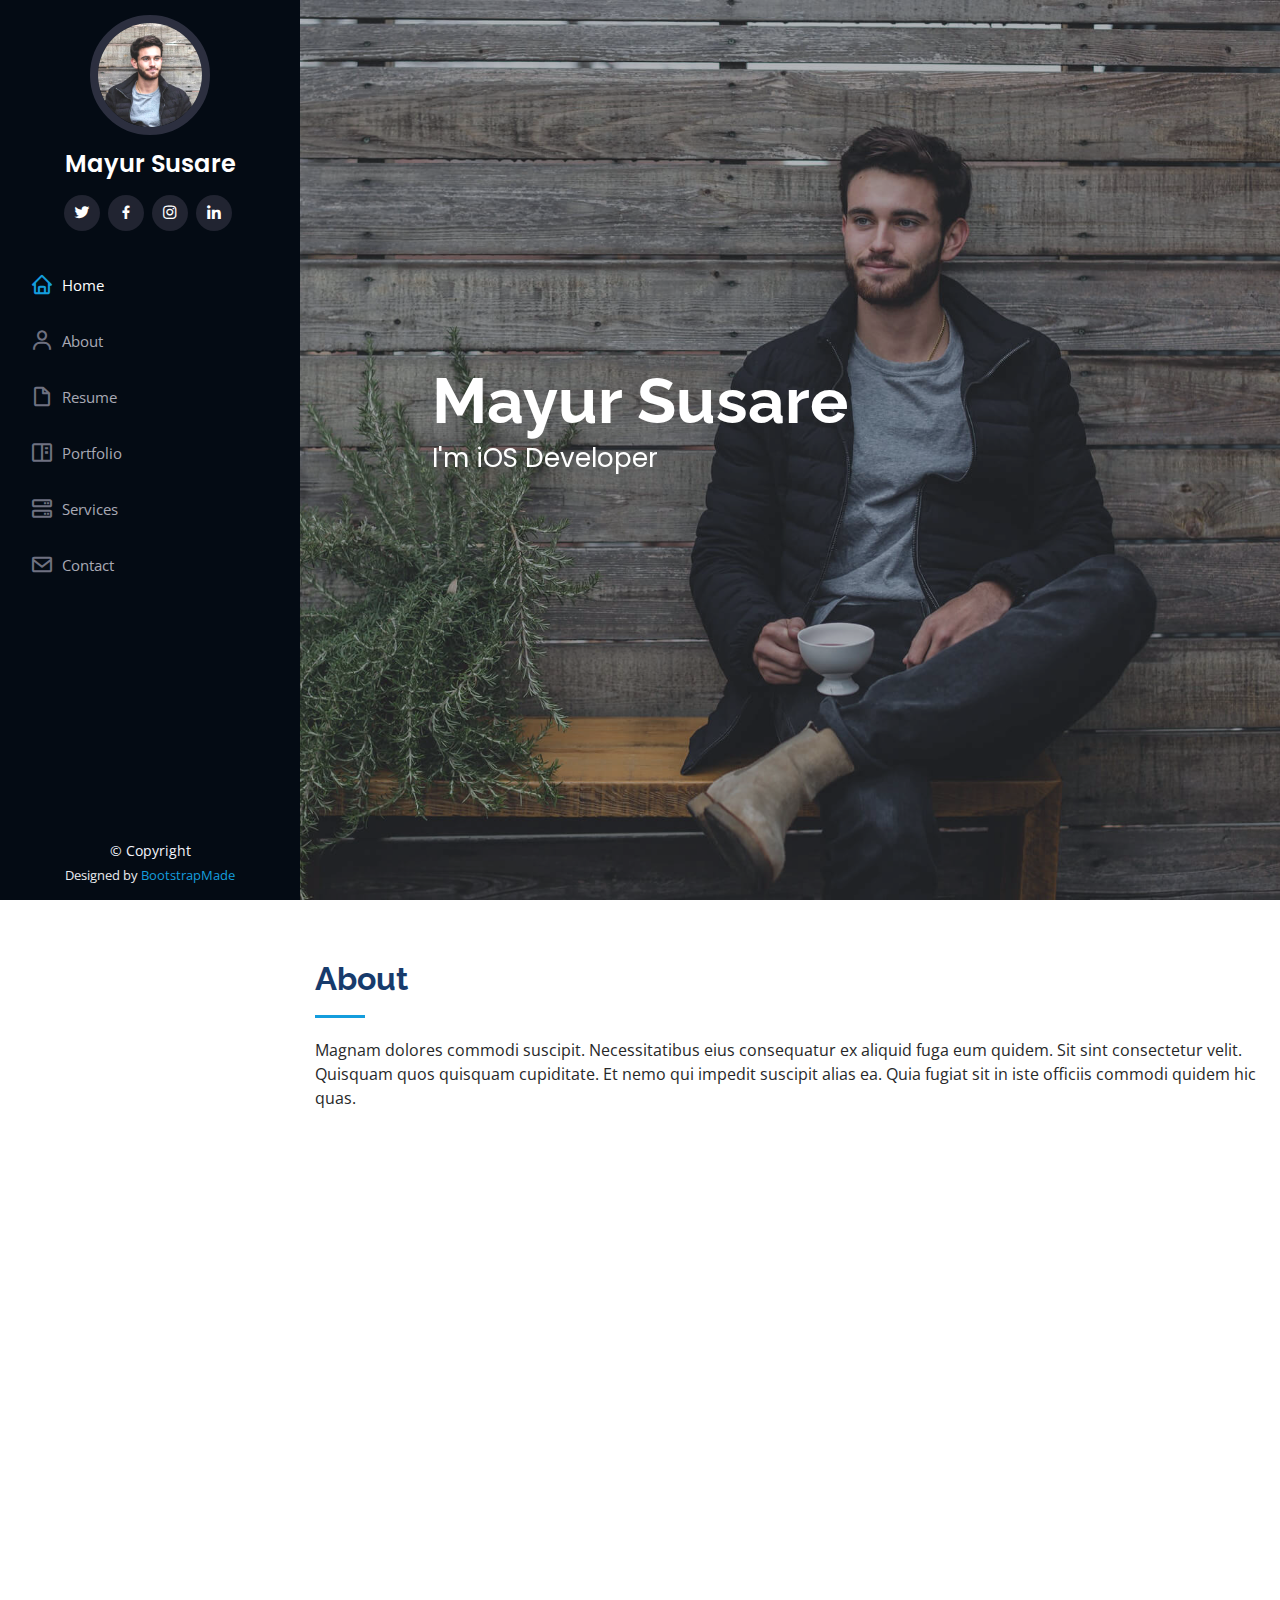
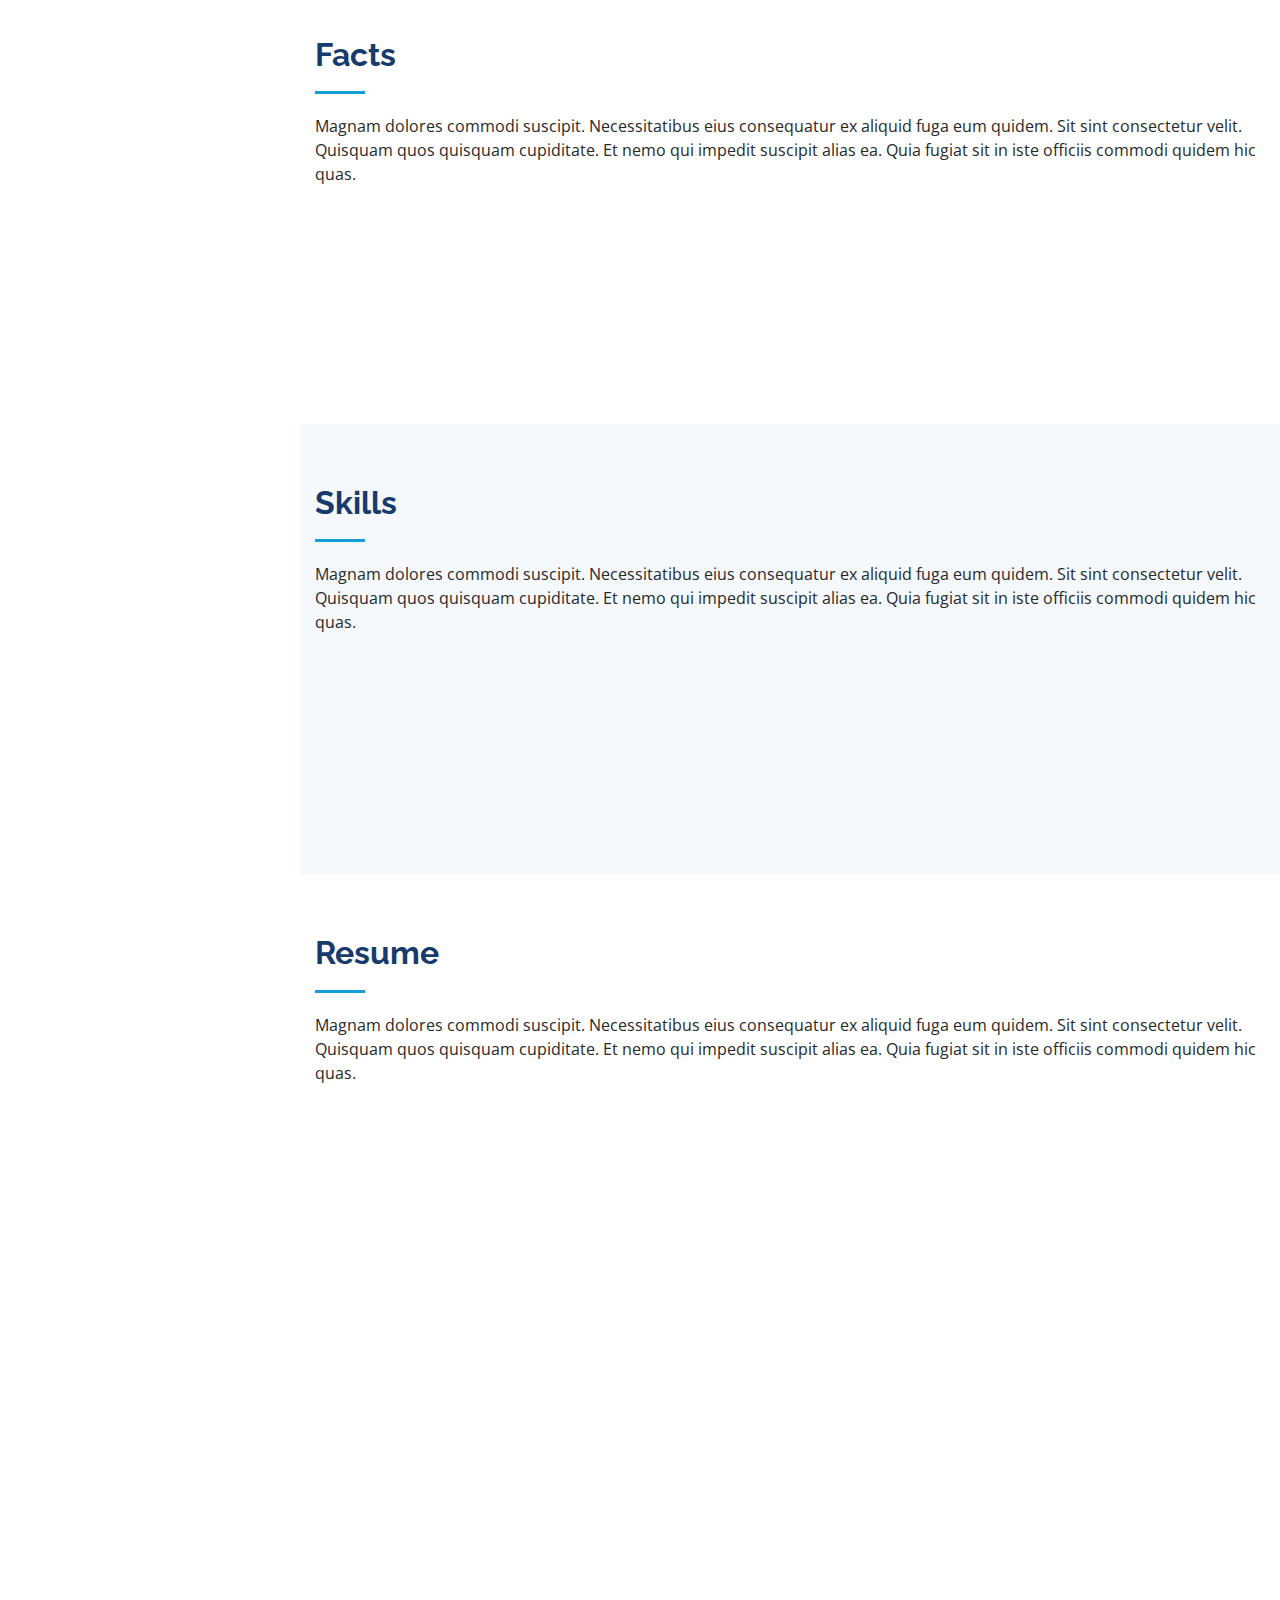
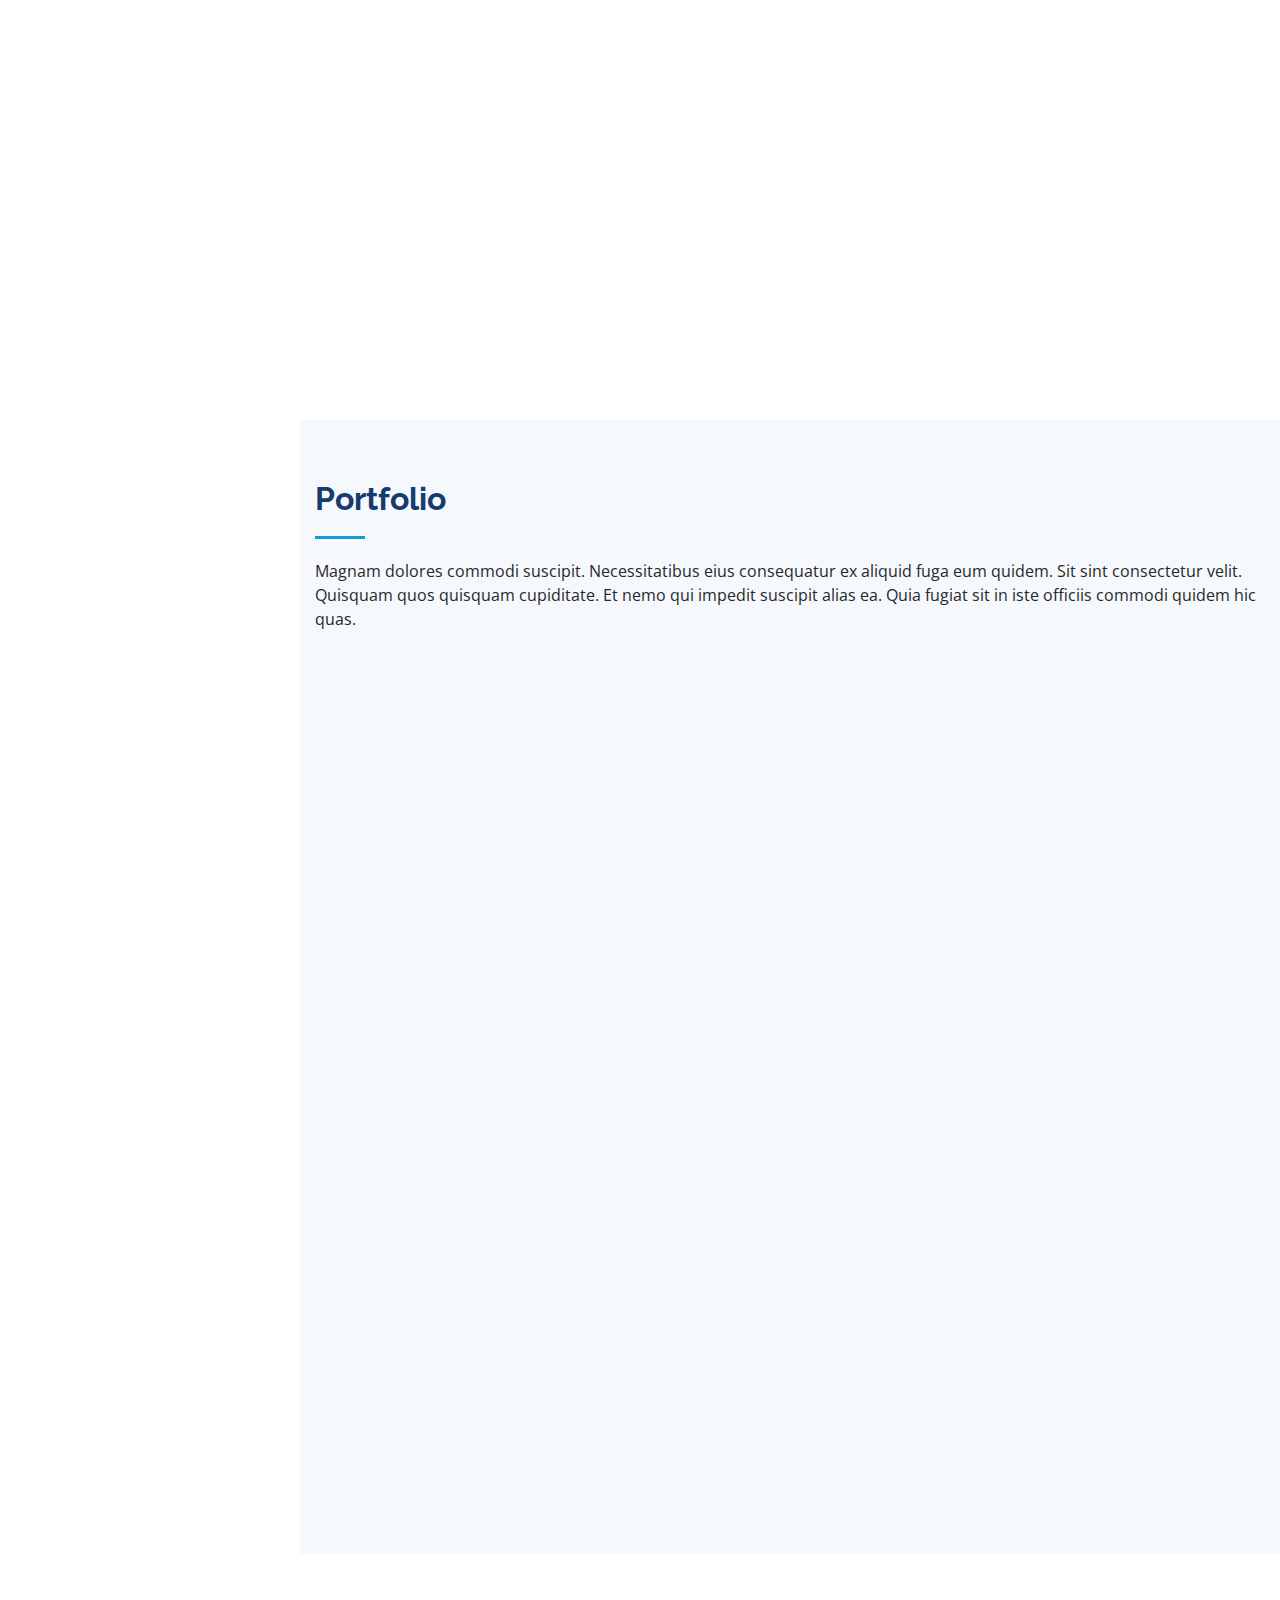
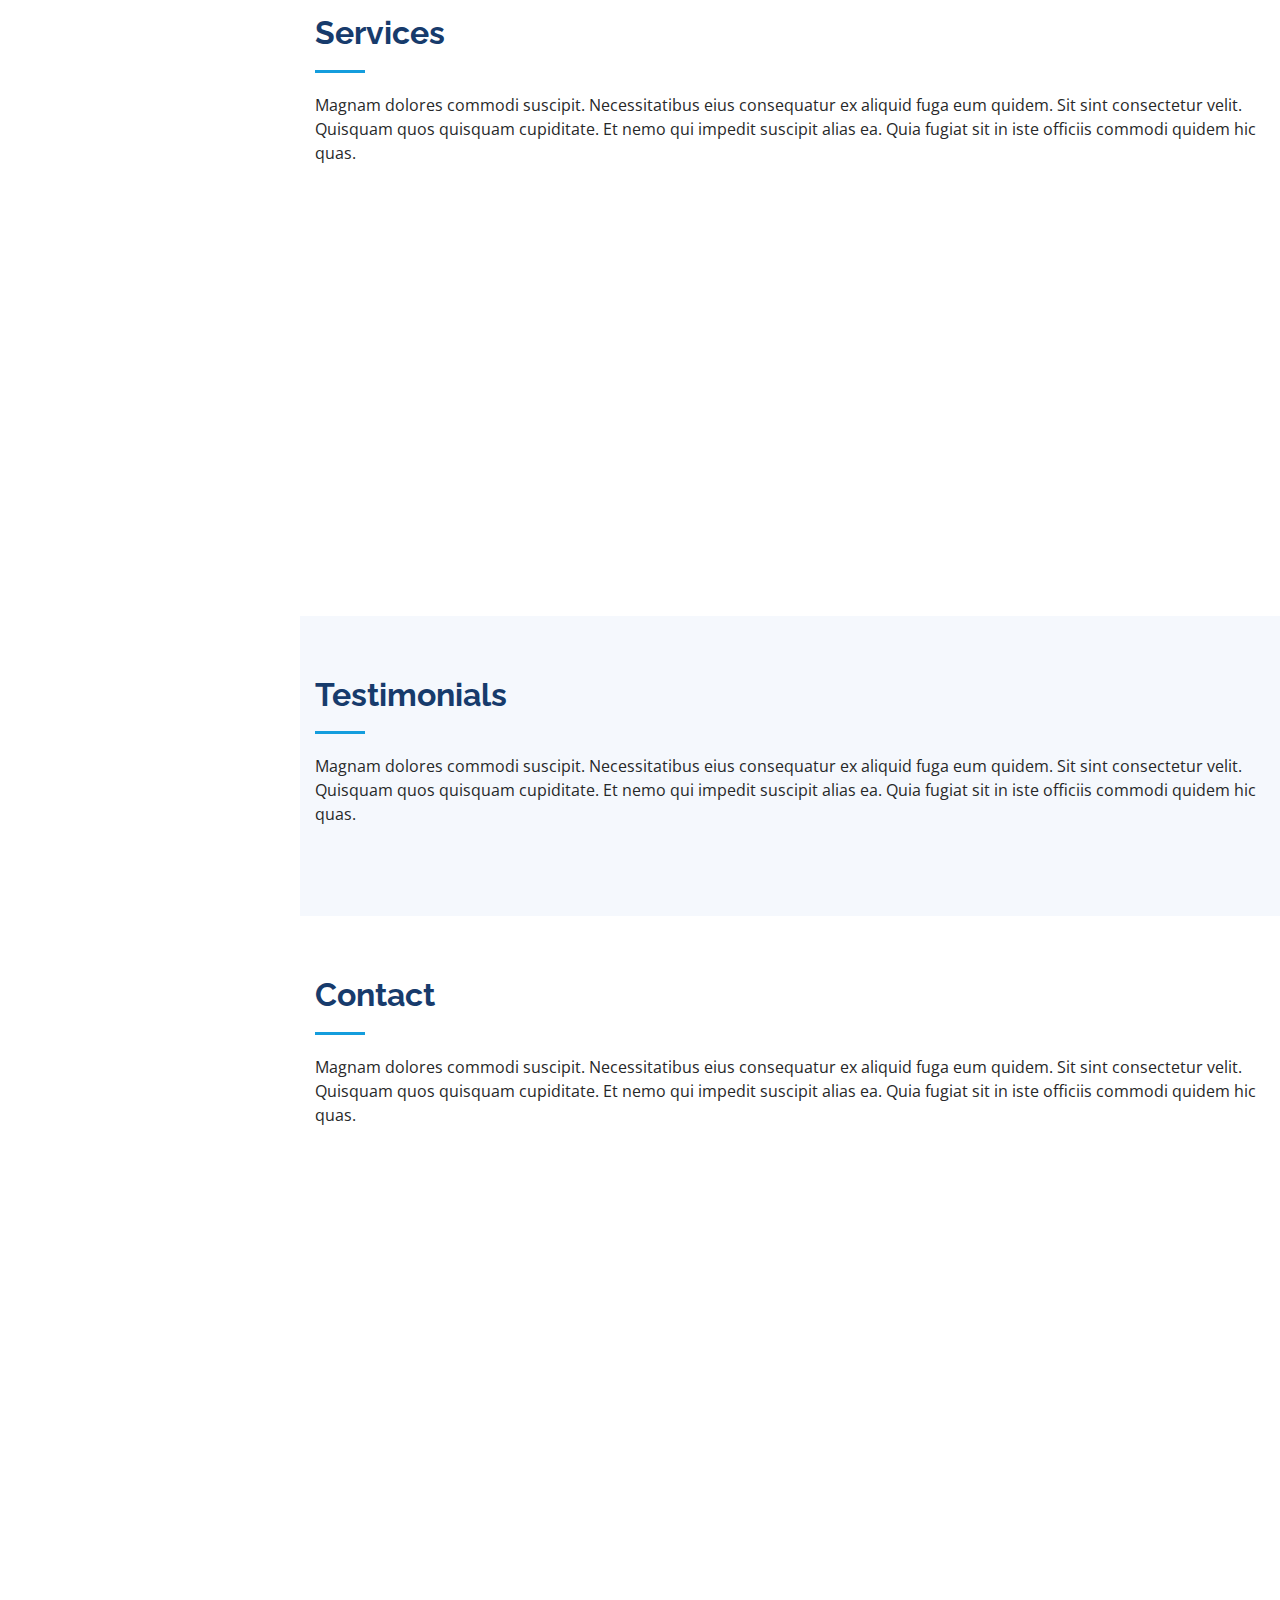
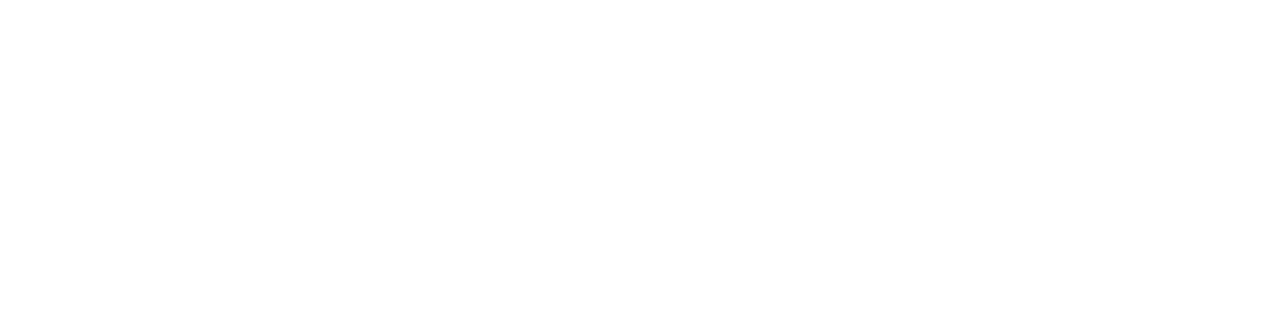
==== commit 515b3d85: "info updated" ====
--- a/index.html
+++ b/index.html
@@ -46,13 +46,12 @@
 
       <div class="profile">
         <img src="assets/img/profile-img.jpg" alt="" class="img-fluid rounded-circle">
-        <h1 class="text-light"><a href="index.html">Alex Smith</a></h1>
+        <h1 class="text-light"><a href="index.html">Mayur Susare</a></h1>
         <div class="social-links mt-3 text-center">
-          <a href="#" class="twitter"><i class="bx bxl-twitter"></i></a>
-          <a href="#" class="facebook"><i class="bx bxl-facebook"></i></a>
-          <a href="#" class="instagram"><i class="bx bxl-instagram"></i></a>
-          <a href="#" class="google-plus"><i class="bx bxl-skype"></i></a>
-          <a href="#" class="linkedin"><i class="bx bxl-linkedin"></i></a>
+          <a href="https://twitter.com/MayurSusare" class="twitter" target="_blank"><i class="bx bxl-twitter" ></i></a>
+          <a href="https://www.facebook.com/msusare" class="facebook" target="_blank"><i class="bx bxl-facebook"></i></a>
+          <a href="https://www.instagram.com/mayur_susare" class="instagram" target="_blank"><i class="bx bxl-instagram"></i></a>
+          <a href="www.linkedin.com/in/mayur-susare-45500948" class="linkedin" target="_blank"><i class="bx bxl-linkedin"></i></a>
         </div>
       </div>
 
@@ -75,8 +74,8 @@
   <!-- ======= Hero Section ======= -->
   <section id="hero" class="d-flex flex-column justify-content-center align-items-center">
     <div class="hero-container" data-aos="fade-in">
-      <h1>Alex Smith</h1>
-      <p>I'm <span class="typed" data-typed-items="Designer, Developer, Freelancer, Photographer"></span></p>
+      <h1>Mayur Susare</h1>
+      <p>I'm iOS Developer</span></p>
     </div>
   </section><!-- End Hero -->
 
@@ -96,7 +95,7 @@
             <img src="assets/img/profile-img.jpg" class="img-fluid" alt="">
           </div>
           <div class="col-lg-8 pt-4 pt-lg-0 content" data-aos="fade-left">
-            <h3>UI/UX Designer &amp; Web Developer.</h3>
+            <h3>iOS Developer.</h3>
             <p class="font-italic">
               Lorem ipsum dolor sit amet, consectetur adipiscing elit, sed do eiusmod tempor incididunt ut labore et dolore
               magna aliqua.
@@ -104,18 +103,17 @@
             <div class="row">
               <div class="col-lg-6">
                 <ul>
-                  <li><i class="icofont-rounded-right"></i> <strong>Birthday:</strong> 1 May 1995</li>
-                  <li><i class="icofont-rounded-right"></i> <strong>Website:</strong> www.example.com</li>
-                  <li><i class="icofont-rounded-right"></i> <strong>Phone:</strong> +123 456 7890</li>
-                  <li><i class="icofont-rounded-right"></i> <strong>City:</strong> City : New York, USA</li>
+                  <li><i class="icofont-rounded-right"></i> <strong>Birthday:</strong> 20th May 1994</li>
+                  <li><i class="icofont-rounded-right"></i> <strong>Website:</strong> </li>
+                  <li><i class="icofont-rounded-right"></i> <strong>Phone:</strong> +91 9665657364</li>
+                  <li><i class="icofont-rounded-right"></i> <strong>City:</strong> Pune, Maharashra, India</li>
                 </ul>
               </div>
               <div class="col-lg-6">
                 <ul>
-                  <li><i class="icofont-rounded-right"></i> <strong>Age:</strong> 30</li>
-                  <li><i class="icofont-rounded-right"></i> <strong>Degree:</strong> Master</li>
-                  <li><i class="icofont-rounded-right"></i> <strong>PhEmailone:</strong> email@example.com</li>
-                  <li><i class="icofont-rounded-right"></i> <strong>Freelance:</strong> Available</li>
+                  <li><i class="icofont-rounded-right"></i> <strong>Age:</strong> 26</li>
+                  <li><i class="icofont-rounded-right"></i> <strong>Degree:</strong> Bachelor of engineering</li>
+                  <li><i class="icofont-rounded-right"></i> <strong>PhEmailone:</strong> msusare@gmail.com</li>
                 </ul>
               </div>
             </div>
@@ -256,7 +254,7 @@
           <div class="col-lg-6" data-aos="fade-up">
             <h3 class="resume-title">Sumary</h3>
             <div class="resume-item pb-0">
-              <h4>Alex Smith</h4>
+              <h4>Mayur Susare</h4>
               <p><em>Innovative and deadline-driven Graphic Designer with 3+ years of experience designing and developing user-centered digital/print marketing material from initial concept to final, polished deliverable.</em></p>
               <ul>
                 <li>Portland par 127,Orlando, FL</li>
@@ -480,65 +478,6 @@
           <p>Magnam dolores commodi suscipit. Necessitatibus eius consequatur ex aliquid fuga eum quidem. Sit sint consectetur velit. Quisquam quos quisquam cupiditate. Et nemo qui impedit suscipit alias ea. Quia fugiat sit in iste officiis commodi quidem hic quas.</p>
         </div>
 
-        <div class="owl-carousel testimonials-carousel">
-
-          <div class="testimonial-item" data-aos="fade-up">
-            <p>
-              <i class="bx bxs-quote-alt-left quote-icon-left"></i>
-              Proin iaculis purus consequat sem cure digni ssim donec porttitora entum suscipit rhoncus. Accusantium quam, ultricies eget id, aliquam eget nibh et. Maecen aliquam, risus at semper.
-              <i class="bx bxs-quote-alt-right quote-icon-right"></i>
-            </p>
-            <img src="assets/img/testimonials/testimonials-1.jpg" class="testimonial-img" alt="">
-            <h3>Saul Goodman</h3>
-            <h4>Ceo &amp; Founder</h4>
-          </div>
-
-          <div class="testimonial-item" data-aos="fade-up" data-aos-delay="100">
-            <p>
-              <i class="bx bxs-quote-alt-left quote-icon-left"></i>
-              Export tempor illum tamen malis malis eram quae irure esse labore quem cillum quid cillum eram malis quorum velit fore eram velit sunt aliqua noster fugiat irure amet legam anim culpa.
-              <i class="bx bxs-quote-alt-right quote-icon-right"></i>
-            </p>
-            <img src="assets/img/testimonials/testimonials-2.jpg" class="testimonial-img" alt="">
-            <h3>Sara Wilsson</h3>
-            <h4>Designer</h4>
-          </div>
-
-          <div class="testimonial-item" data-aos="fade-up" data-aos-delay="200">
-            <p>
-              <i class="bx bxs-quote-alt-left quote-icon-left"></i>
-              Enim nisi quem export duis labore cillum quae magna enim sint quorum nulla quem veniam duis minim tempor labore quem eram duis noster aute amet eram fore quis sint minim.
-              <i class="bx bxs-quote-alt-right quote-icon-right"></i>
-            </p>
-            <img src="assets/img/testimonials/testimonials-3.jpg" class="testimonial-img" alt="">
-            <h3>Jena Karlis</h3>
-            <h4>Store Owner</h4>
-          </div>
-
-          <div class="testimonial-item" data-aos="fade-up" data-aos-delay="300">
-            <p>
-              <i class="bx bxs-quote-alt-left quote-icon-left"></i>
-              Fugiat enim eram quae cillum dolore dolor amet nulla culpa multos export minim fugiat minim velit minim dolor enim duis veniam ipsum anim magna sunt elit fore quem dolore labore illum veniam.
-              <i class="bx bxs-quote-alt-right quote-icon-right"></i>
-            </p>
-            <img src="assets/img/testimonials/testimonials-4.jpg" class="testimonial-img" alt="">
-            <h3>Matt Brandon</h3>
-            <h4>Freelancer</h4>
-          </div>
-
-          <div class="testimonial-item" data-aos="fade-up" data-aos-delay="400">
-            <p>
-              <i class="bx bxs-quote-alt-left quote-icon-left"></i>
-              Quis quorum aliqua sint quem legam fore sunt eram irure aliqua veniam tempor noster veniam enim culpa labore duis sunt culpa nulla illum cillum fugiat legam esse veniam culpa fore nisi cillum quid.
-              <i class="bx bxs-quote-alt-right quote-icon-right"></i>
-            </p>
-            <img src="assets/img/testimonials/testimonials-5.jpg" class="testimonial-img" alt="">
-            <h3>John Larson</h3>
-            <h4>Entrepreneur</h4>
-          </div>
-
-        </div>
-
       </div>
     </section><!-- End Testimonials Section -->
 
@@ -564,13 +503,13 @@
               <div class="email">
                 <i class="icofont-envelope"></i>
                 <h4>Email:</h4>
-                <p>info@example.com</p>
+                <p>msusare@gmail.com</p>
               </div>
 
               <div class="phone">
                 <i class="icofont-phone"></i>
                 <h4>Call:</h4>
-                <p>+1 5589 55488 55s</p>
+                <p>+91 9665657364</p>
               </div>
 
               <iframe src="https://www.google.com/maps/embed?pb=!1m14!1m8!1m3!1d12097.433213460943!2d-74.0062269!3d40.7101282!3m2!1i1024!2i768!4f13.1!3m3!1m2!1s0x0%3A0xb89d1fe6bc499443!2sDowntown+Conference+Center!5e0!3m2!1smk!2sbg!4v1539943755621" frameborder="0" style="border:0; width: 100%; height: 290px;" allowfullscreen></iframe>
@@ -622,7 +561,7 @@
   <footer id="footer">
     <div class="container">
       <div class="copyright">
-        &copy; Copyright <strong><span>iPortfolio</span></strong>
+        &copy; Copyright <strong><span></span></strong>
       </div>
       <div class="credits">
         <!-- All the links in the footer should remain intact. -->
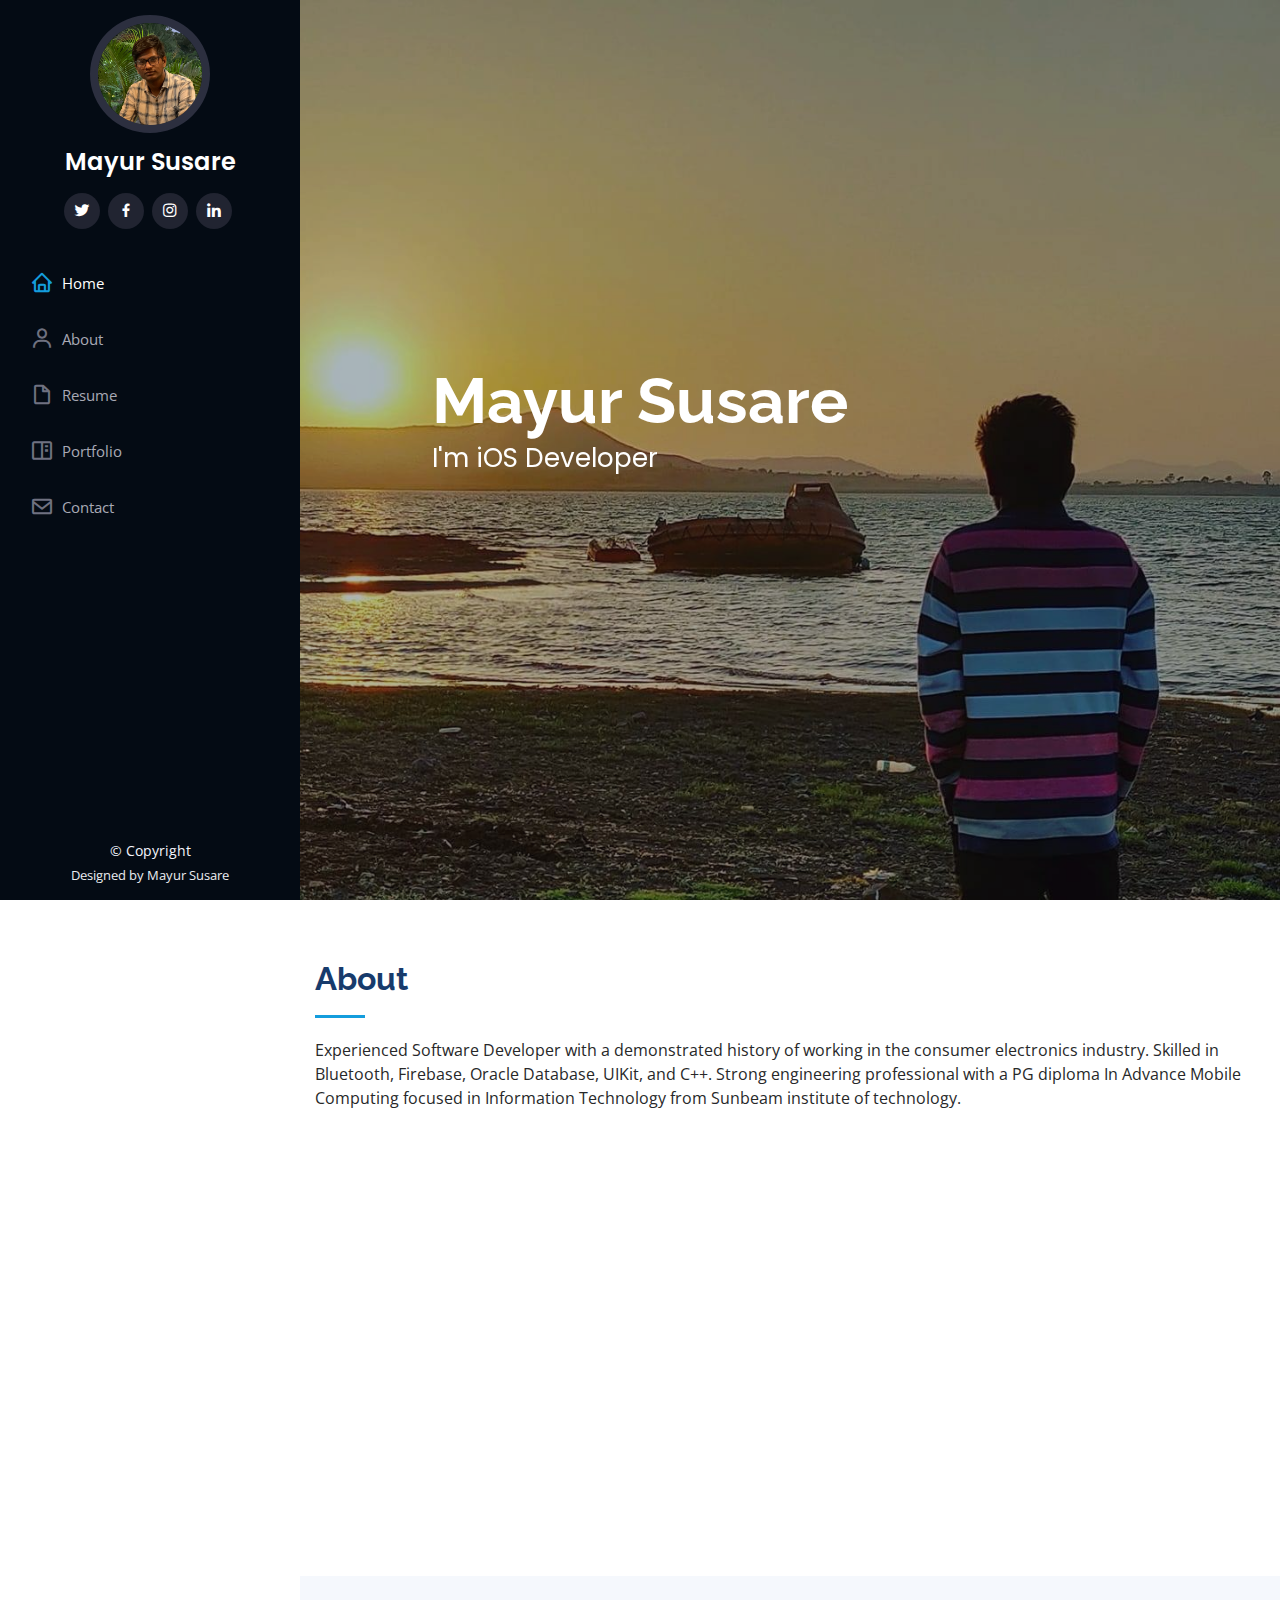
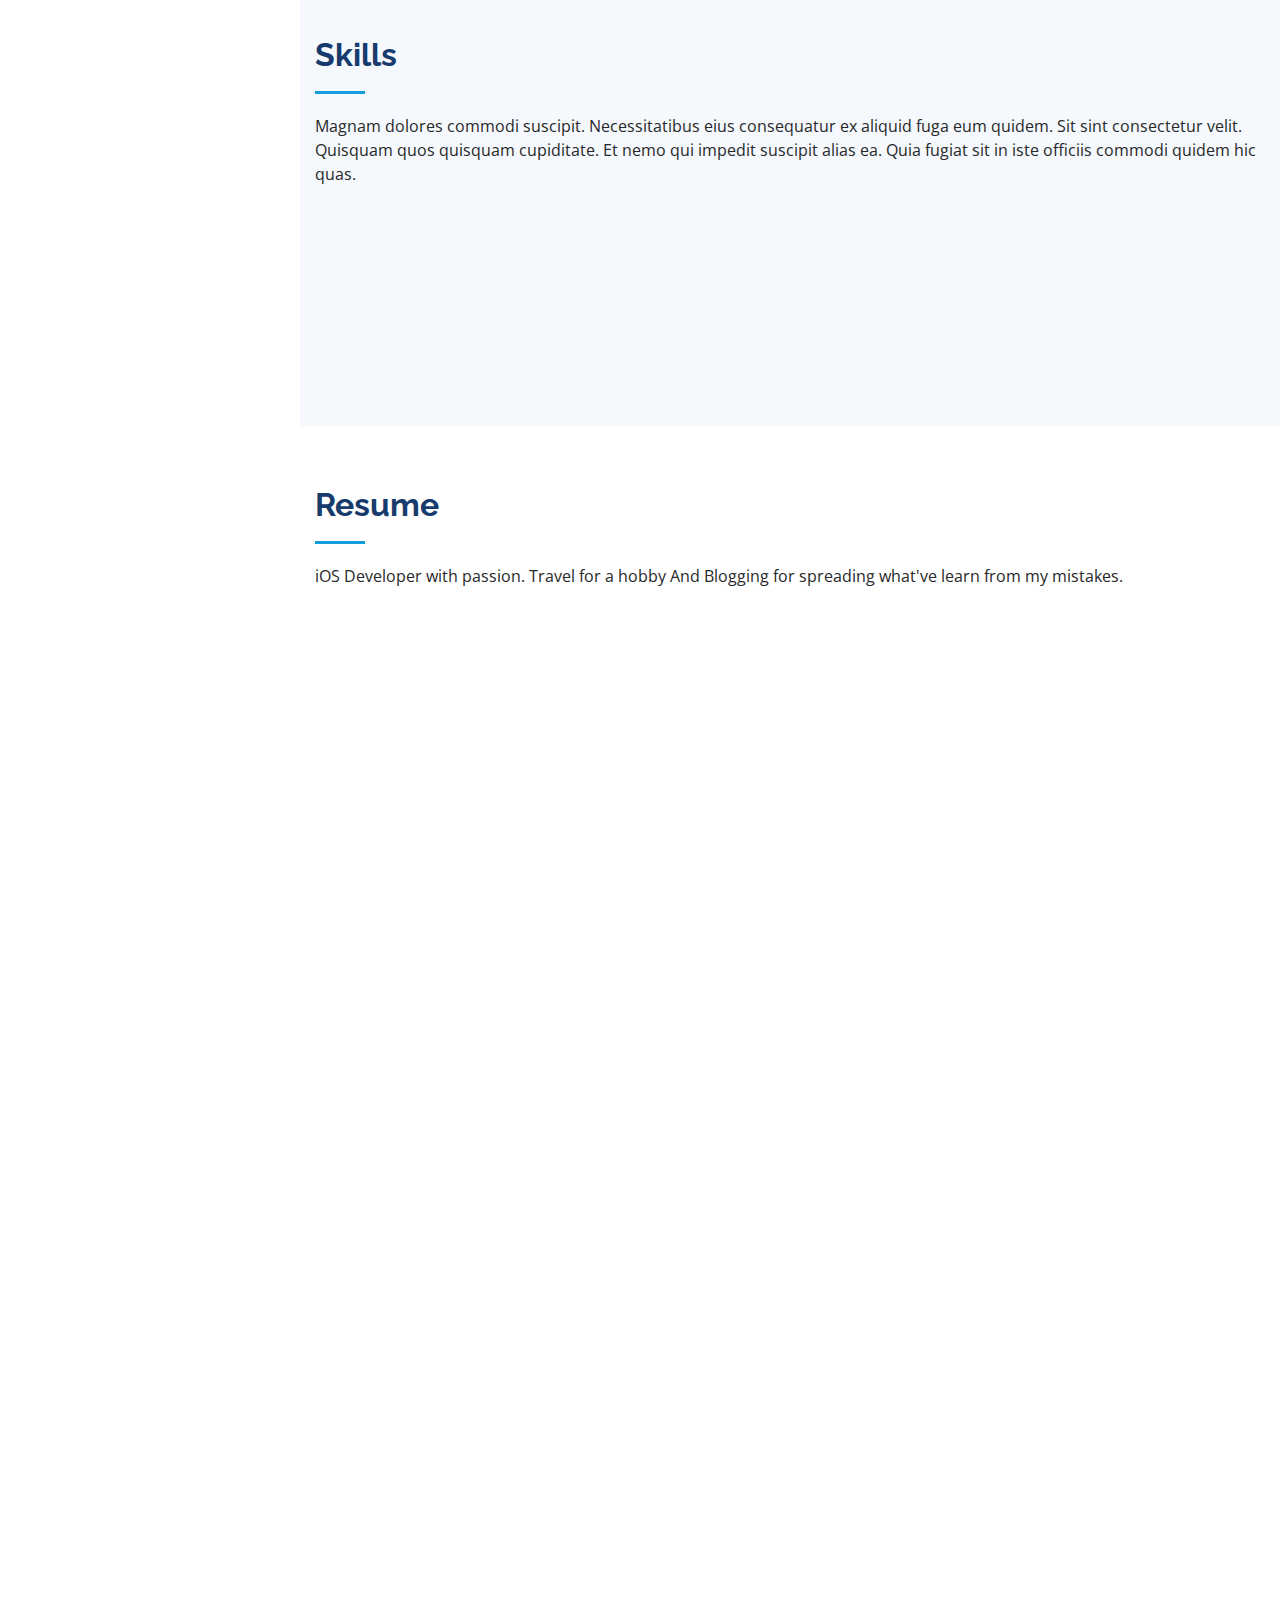
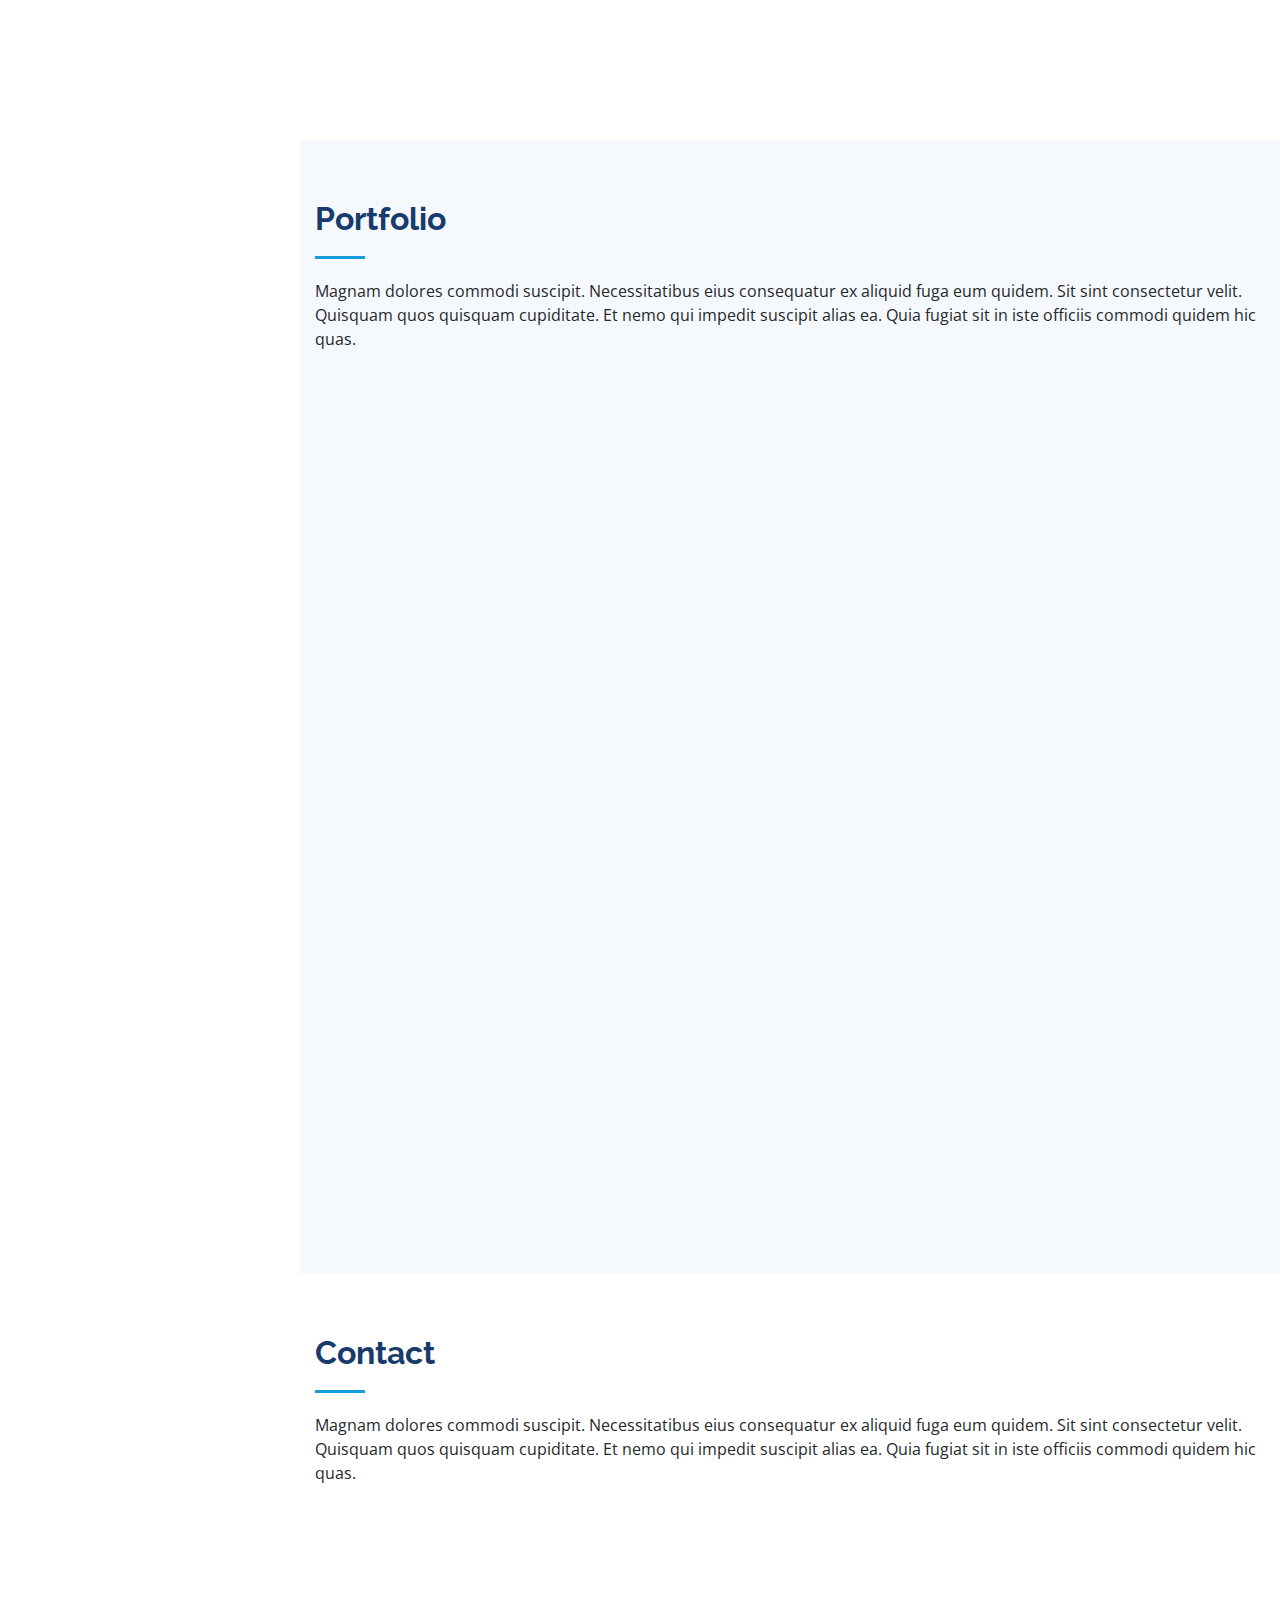
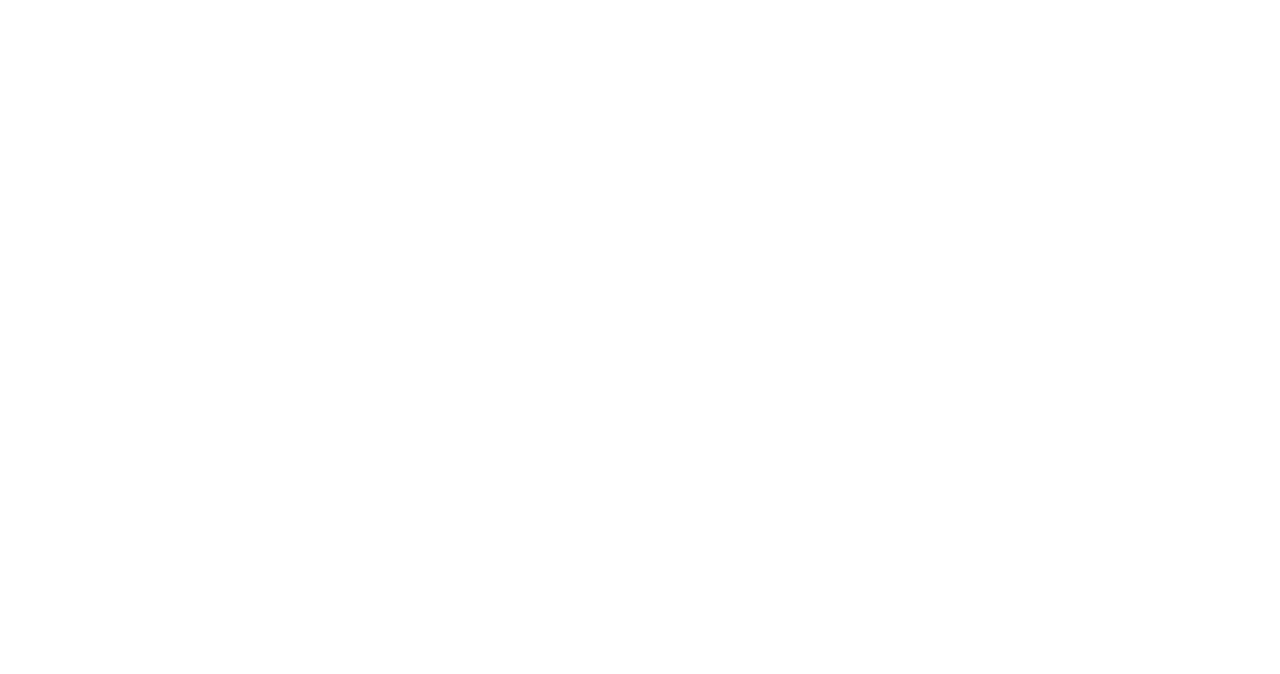
==== commit cfeae960: "added basic info" ====
--- a/index.html
+++ b/index.html
@@ -61,7 +61,6 @@
           <li><a href="#about"><i class="bx bx-user"></i> <span>About</span></a></li>
           <li><a href="#resume"><i class="bx bx-file-blank"></i> <span>Resume</span></a></li>
           <li><a href="#portfolio"><i class="bx bx-book-content"></i> Portfolio</a></li>
-          <li><a href="#services"><i class="bx bx-server"></i> Services</a></li>
           <li><a href="#contact"><i class="bx bx-envelope"></i> Contact</a></li>
 
         </ul>
@@ -87,7 +86,7 @@
 
         <div class="section-title">
           <h2>About</h2>
-          <p>Magnam dolores commodi suscipit. Necessitatibus eius consequatur ex aliquid fuga eum quidem. Sit sint consectetur velit. Quisquam quos quisquam cupiditate. Et nemo qui impedit suscipit alias ea. Quia fugiat sit in iste officiis commodi quidem hic quas.</p>
+          <p>Experienced Software Developer with a demonstrated history of working in the consumer electronics industry. Skilled in Bluetooth, Firebase, Oracle Database, UIKit, and C++. Strong engineering professional with a PG diploma In Advance Mobile Computing focused in Information Technology from Sunbeam institute of technology.</p>
         </div>
 
         <div class="row">
@@ -127,54 +126,6 @@
       </div>
     </section><!-- End About Section -->
 
-    <!-- ======= Facts Section ======= -->
-    <section id="facts" class="facts">
-      <div class="container">
-
-        <div class="section-title">
-          <h2>Facts</h2>
-          <p>Magnam dolores commodi suscipit. Necessitatibus eius consequatur ex aliquid fuga eum quidem. Sit sint consectetur velit. Quisquam quos quisquam cupiditate. Et nemo qui impedit suscipit alias ea. Quia fugiat sit in iste officiis commodi quidem hic quas.</p>
-        </div>
-
-        <div class="row no-gutters">
-
-          <div class="col-lg-3 col-md-6 d-md-flex align-items-md-stretch" data-aos="fade-up">
-            <div class="count-box">
-              <i class="icofont-simple-smile"></i>
-              <span data-toggle="counter-up">232</span>
-              <p><strong>Happy Clients</strong> consequuntur quae</p>
-            </div>
-          </div>
-
-          <div class="col-lg-3 col-md-6 d-md-flex align-items-md-stretch" data-aos="fade-up" data-aos-delay="100">
-            <div class="count-box">
-              <i class="icofont-document-folder"></i>
-              <span data-toggle="counter-up">521</span>
-              <p><strong>Projects</strong> adipisci atque cum quia aut</p>
-            </div>
-          </div>
-
-          <div class="col-lg-3 col-md-6 d-md-flex align-items-md-stretch" data-aos="fade-up" data-aos-delay="200">
-            <div class="count-box">
-              <i class="icofont-live-support"></i>
-              <span data-toggle="counter-up">1,463</span>
-              <p><strong>Hours Of Support</strong> aut commodi quaerat</p>
-            </div>
-          </div>
-
-          <div class="col-lg-3 col-md-6 d-md-flex align-items-md-stretch" data-aos="fade-up" data-aos-delay="300">
-            <div class="count-box">
-              <i class="icofont-users-alt-5"></i>
-              <span data-toggle="counter-up">15</span>
-              <p><strong>Hard Workers</strong> rerum asperiores dolor</p>
-            </div>
-          </div>
-
-        </div>
-
-      </div>
-    </section><!-- End Facts Section -->
-
     <!-- ======= Skills Section ======= -->
     <section id="skills" class="skills section-bg">
       <div class="container">
@@ -189,23 +140,23 @@
           <div class="col-lg-6" data-aos="fade-up">
 
             <div class="progress">
-              <span class="skill">HTML <i class="val">100%</i></span>
+              <span class="skill">iOS Development <i class="val">100%</i></span>
               <div class="progress-bar-wrap">
                 <div class="progress-bar" role="progressbar" aria-valuenow="100" aria-valuemin="0" aria-valuemax="100"></div>
               </div>
             </div>
 
             <div class="progress">
-              <span class="skill">CSS <i class="val">90%</i></span>
-              <div class="progress-bar-wrap">
-                <div class="progress-bar" role="progressbar" aria-valuenow="90" aria-valuemin="0" aria-valuemax="100"></div>
-              </div>
-            </div>
-
-            <div class="progress">
-              <span class="skill">JavaScript <i class="val">75%</i></span>
-              <div class="progress-bar-wrap">
-                <div class="progress-bar" role="progressbar" aria-valuenow="75" aria-valuemin="0" aria-valuemax="100"></div>
+              <span class="skill">Swift <i class="val">80%</i></span>
+              <div class="progress-bar-wrap">
+                <div class="progress-bar" role="progressbar" aria-valuenow="80" aria-valuemin="0" aria-valuemax="100"></div>
+              </div>
+            </div>
+
+            <div class="progress">
+              <span class="skill">Objective C <i class="val">60%</i></span>
+              <div class="progress-bar-wrap">
+                <div class="progress-bar" role="progressbar" aria-valuenow="60" aria-valuemin="0" aria-valuemax="100"></div>
               </div>
             </div>
 
@@ -214,23 +165,23 @@
           <div class="col-lg-6" data-aos="fade-up" data-aos-delay="100">
 
             <div class="progress">
-              <span class="skill">PHP <i class="val">80%</i></span>
-              <div class="progress-bar-wrap">
-                <div class="progress-bar" role="progressbar" aria-valuenow="80" aria-valuemin="0" aria-valuemax="100"></div>
-              </div>
-            </div>
-
-            <div class="progress">
-              <span class="skill">WordPress/CMS <i class="val">90%</i></span>
-              <div class="progress-bar-wrap">
-                <div class="progress-bar" role="progressbar" aria-valuenow="90" aria-valuemin="0" aria-valuemax="100"></div>
-              </div>
-            </div>
-
-            <div class="progress">
-              <span class="skill">Photoshop <i class="val">55%</i></span>
-              <div class="progress-bar-wrap">
-                <div class="progress-bar" role="progressbar" aria-valuenow="55" aria-valuemin="0" aria-valuemax="100"></div>
+              <span class="skill">Python <i class="val">60%</i></span>
+              <div class="progress-bar-wrap">
+                <div class="progress-bar" role="progressbar" aria-valuenow="60" aria-valuemin="0" aria-valuemax="100"></div>
+              </div>
+            </div>
+
+            <div class="progress">
+              <span class="skill">Android<i class="val">40%</i></span>
+              <div class="progress-bar-wrap">
+                <div class="progress-bar" role="progressbar" aria-valuenow="40" aria-valuemin="0" aria-valuemax="100"></div>
+              </div>
+            </div>
+
+            <div class="progress">
+              <span class="skill">C# .Net <i class="val">35%</i></span>
+              <div class="progress-bar-wrap">
+                <div class="progress-bar" role="progressbar" aria-valuenow="35" aria-valuemin="0" aria-valuemax="100"></div>
               </div>
             </div>
 
@@ -247,7 +198,8 @@
 
         <div class="section-title">
           <h2>Resume</h2>
-          <p>Magnam dolores commodi suscipit. Necessitatibus eius consequatur ex aliquid fuga eum quidem. Sit sint consectetur velit. Quisquam quos quisquam cupiditate. Et nemo qui impedit suscipit alias ea. Quia fugiat sit in iste officiis commodi quidem hic quas.</p>
+          <p>iOS Developer with passion. Travel for a hobby And
+            Blogging for spreading what've learn from my mistakes.</p>
         </div>
 
         <div class="row">
@@ -255,34 +207,40 @@
             <h3 class="resume-title">Sumary</h3>
             <div class="resume-item pb-0">
               <h4>Mayur Susare</h4>
-              <p><em>Innovative and deadline-driven Graphic Designer with 3+ years of experience designing and developing user-centered digital/print marketing material from initial concept to final, polished deliverable.</em></p>
+              <p><em>Innovative and deadline-driven Developer with 4+ years of experience designing and developing user-centered applications from initial concept to final.</em></p>
               <ul>
-                <li>Portland par 127,Orlando, FL</li>
-                <li>(123) 456-7891</li>
-                <li>alice.barkley@example.com</li>
+                <li>Pune, Maharashra, India</li>
+                <li>+91 9665657364</li>
+                <li>msusare@gmail.com</li>
               </ul>
             </div>
 
             <h3 class="resume-title">Education</h3>
             <div class="resume-item">
-              <h4>Master of Fine Arts &amp; Graphic Design</h4>
-              <h5>2015 - 2016</h5>
-              <p><em>Rochester Institute of Technology, Rochester, NY</em></p>
+              <h4>CDAC Post Graduation Diploma in Moblie Computing (PGDMC)</h4>
+              <h5>Aug 2015 - Mar 2016</h5>
+              <p><em>Sunbeam Institute Of Technology, Pune, Maharashra</em></p>
               <p>Qui deserunt veniam. Et sed aliquam labore tempore sed quisquam iusto autem sit. Ea vero voluptatum qui ut dignissimos deleniti nerada porti sand markend</p>
             </div>
             <div class="resume-item">
-              <h4>Bachelor of Fine Arts &amp; Graphic Design</h4>
-              <h5>2010 - 2014</h5>
-              <p><em>Rochester Institute of Technology, Rochester, NY</em></p>
+              <h4>Bachelor of engineering (Information Technology)</h4>
+              <h5>Jul 2012 - May 2015</h5>
+              <p><em>Pune University, Maharashra, India</em></p>
+              <p>Quia nobis sequi est occaecati aut. Repudiandae et iusto quae reiciendis et quis Eius vel ratione eius unde vitae rerum voluptates asperiores voluptatem Earum molestiae consequatur neque etlon sader mart dila</p>
+            </div>
+            <div class="resume-item">
+              <h4>Diploma in Computer Engineering</h4>
+              <h5>Jul 2012 - May 2015</h5>
+              <p><em>MSBTE, Maharashra, India</em></p>
               <p>Quia nobis sequi est occaecati aut. Repudiandae et iusto quae reiciendis et quis Eius vel ratione eius unde vitae rerum voluptates asperiores voluptatem Earum molestiae consequatur neque etlon sader mart dila</p>
             </div>
           </div>
           <div class="col-lg-6" data-aos="fade-up" data-aos-delay="100">
             <h3 class="resume-title">Professional Experience</h3>
             <div class="resume-item">
-              <h4>Senior graphic design specialist</h4>
-              <h5>2019 - Present</h5>
-              <p><em>Experion, New York, NY </em></p>
+              <h4>Senior Software Engineer</h4>
+              <h5>Jul 2017 - Present</h5>
+              <p><em>Winjit Techologies Pvt Ltd, Nashik, Maharashra, India </em></p>
               <ul>
                 <li>Lead in the design, development, and implementation of the graphic, layout, and production communication materials</li>
                 <li>Delegate tasks to the 7 members of the design team and provide counsel on all aspects of the project. </li>
@@ -291,9 +249,9 @@
               </ul>
             </div>
             <div class="resume-item">
-              <h4>Graphic design specialist</h4>
-              <h5>2017 - 2018</h5>
-              <p><em>Stepping Stone Advertising, New York, NY</em></p>
+              <h4>Mobile Application Developer</h4>
+              <h5>Mar 2016 - Jul 2017</h5>
+              <p><em>Corvi LED Pvt Ltd, Mumbai, Maharashra, India</em></p>
               <ul>
                 <li>Developed numerous marketing programs (logos, brochures,infographics, presentations, and advertisements).</li>
                 <li>Managed up to 5 projects or tasks at a given time while under pressure</li>
@@ -423,63 +381,6 @@
 
       </div>
     </section><!-- End Portfolio Section -->
-
-    <!-- ======= Services Section ======= -->
-    <section id="services" class="services">
-      <div class="container">
-
-        <div class="section-title">
-          <h2>Services</h2>
-          <p>Magnam dolores commodi suscipit. Necessitatibus eius consequatur ex aliquid fuga eum quidem. Sit sint consectetur velit. Quisquam quos quisquam cupiditate. Et nemo qui impedit suscipit alias ea. Quia fugiat sit in iste officiis commodi quidem hic quas.</p>
-        </div>
-
-        <div class="row">
-          <div class="col-lg-4 col-md-6 icon-box" data-aos="fade-up">
-            <div class="icon"><i class="icofont-computer"></i></div>
-            <h4 class="title"><a href="">Lorem Ipsum</a></h4>
-            <p class="description">Voluptatum deleniti atque corrupti quos dolores et quas molestias excepturi sint occaecati cupiditate non provident</p>
-          </div>
-          <div class="col-lg-4 col-md-6 icon-box" data-aos="fade-up" data-aos-delay="100">
-            <div class="icon"><i class="icofont-chart-bar-graph"></i></div>
-            <h4 class="title"><a href="">Dolor Sitema</a></h4>
-            <p class="description">Minim veniam, quis nostrud exercitation ullamco laboris nisi ut aliquip ex ea commodo consequat tarad limino ata</p>
-          </div>
-          <div class="col-lg-4 col-md-6 icon-box" data-aos="fade-up" data-aos-delay="200">
-            <div class="icon"><i class="icofont-earth"></i></div>
-            <h4 class="title"><a href="">Sed ut perspiciatis</a></h4>
-            <p class="description">Duis aute irure dolor in reprehenderit in voluptate velit esse cillum dolore eu fugiat nulla pariatur</p>
-          </div>
-          <div class="col-lg-4 col-md-6 icon-box" data-aos="fade-up" data-aos-delay="300">
-            <div class="icon"><i class="icofont-image"></i></div>
-            <h4 class="title"><a href="">Magni Dolores</a></h4>
-            <p class="description">Excepteur sint occaecat cupidatat non proident, sunt in culpa qui officia deserunt mollit anim id est laborum</p>
-          </div>
-          <div class="col-lg-4 col-md-6 icon-box" data-aos="fade-up" data-aos-delay="400">
-            <div class="icon"><i class="icofont-settings"></i></div>
-            <h4 class="title"><a href="">Nemo Enim</a></h4>
-            <p class="description">At vero eos et accusamus et iusto odio dignissimos ducimus qui blanditiis praesentium voluptatum deleniti atque</p>
-          </div>
-          <div class="col-lg-4 col-md-6 icon-box" data-aos="fade-up" data-aos-delay="500">
-            <div class="icon"><i class="icofont-tasks-alt"></i></div>
-            <h4 class="title"><a href="">Eiusmod Tempor</a></h4>
-            <p class="description">Et harum quidem rerum facilis est et expedita distinctio. Nam libero tempore, cum soluta nobis est eligendi</p>
-          </div>
-        </div>
-
-      </div>
-    </section><!-- End Services Section -->
-
-    <!-- ======= Testimonials Section ======= -->
-    <section id="testimonials" class="testimonials section-bg">
-      <div class="container">
-
-        <div class="section-title">
-          <h2>Testimonials</h2>
-          <p>Magnam dolores commodi suscipit. Necessitatibus eius consequatur ex aliquid fuga eum quidem. Sit sint consectetur velit. Quisquam quos quisquam cupiditate. Et nemo qui impedit suscipit alias ea. Quia fugiat sit in iste officiis commodi quidem hic quas.</p>
-        </div>
-
-      </div>
-    </section><!-- End Testimonials Section -->
 
     <!-- ======= Contact Section ======= -->
     <section id="contact" class="contact">
@@ -568,7 +469,7 @@
         <!-- You can delete the links only if you purchased the pro version. -->
         <!-- Licensing information: https://bootstrapmade.com/license/ -->
         <!-- Purchase the pro version with working PHP/AJAX contact form: https://bootstrapmade.com/iportfolio-bootstrap-portfolio-websites-template/ -->
-        Designed by <a href="https://bootstrapmade.com/">BootstrapMade</a>
+        Designed by Mayur Susare</a>
       </div>
     </div>
   </footer><!-- End  Footer -->
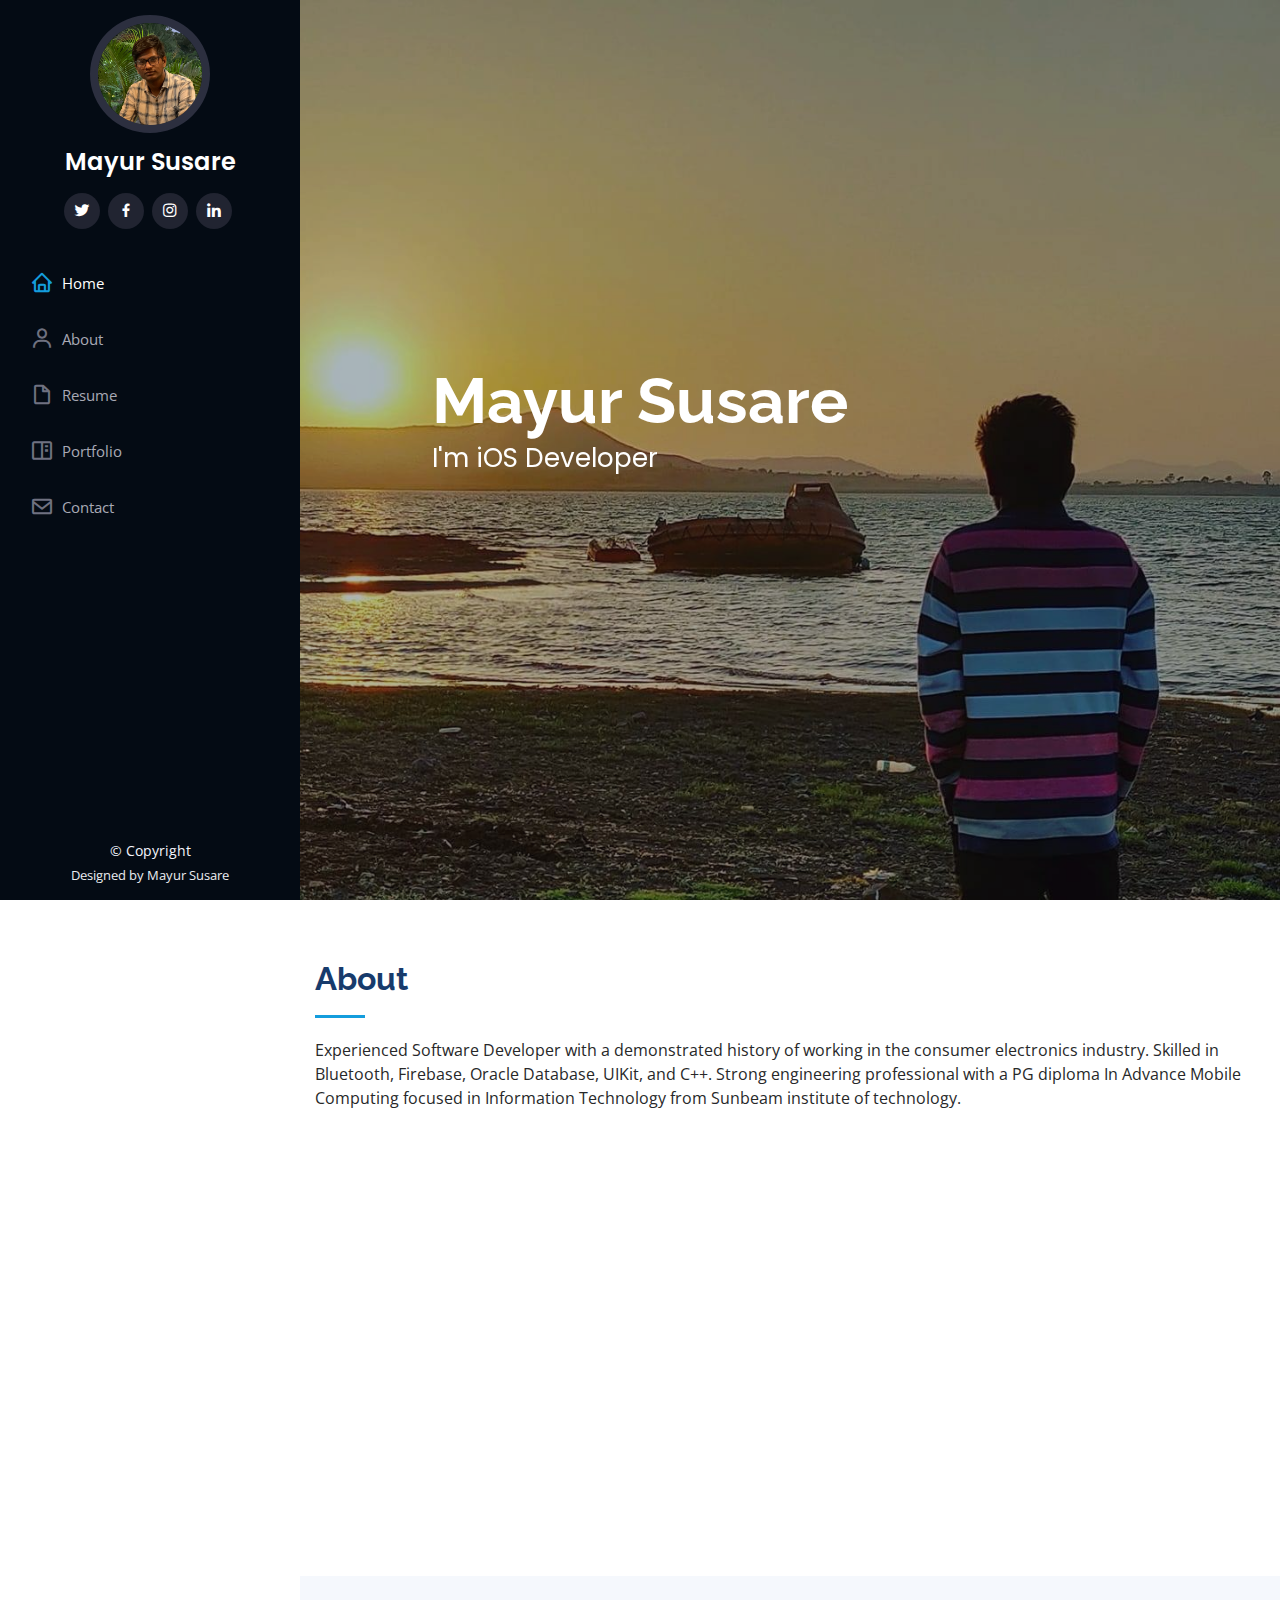
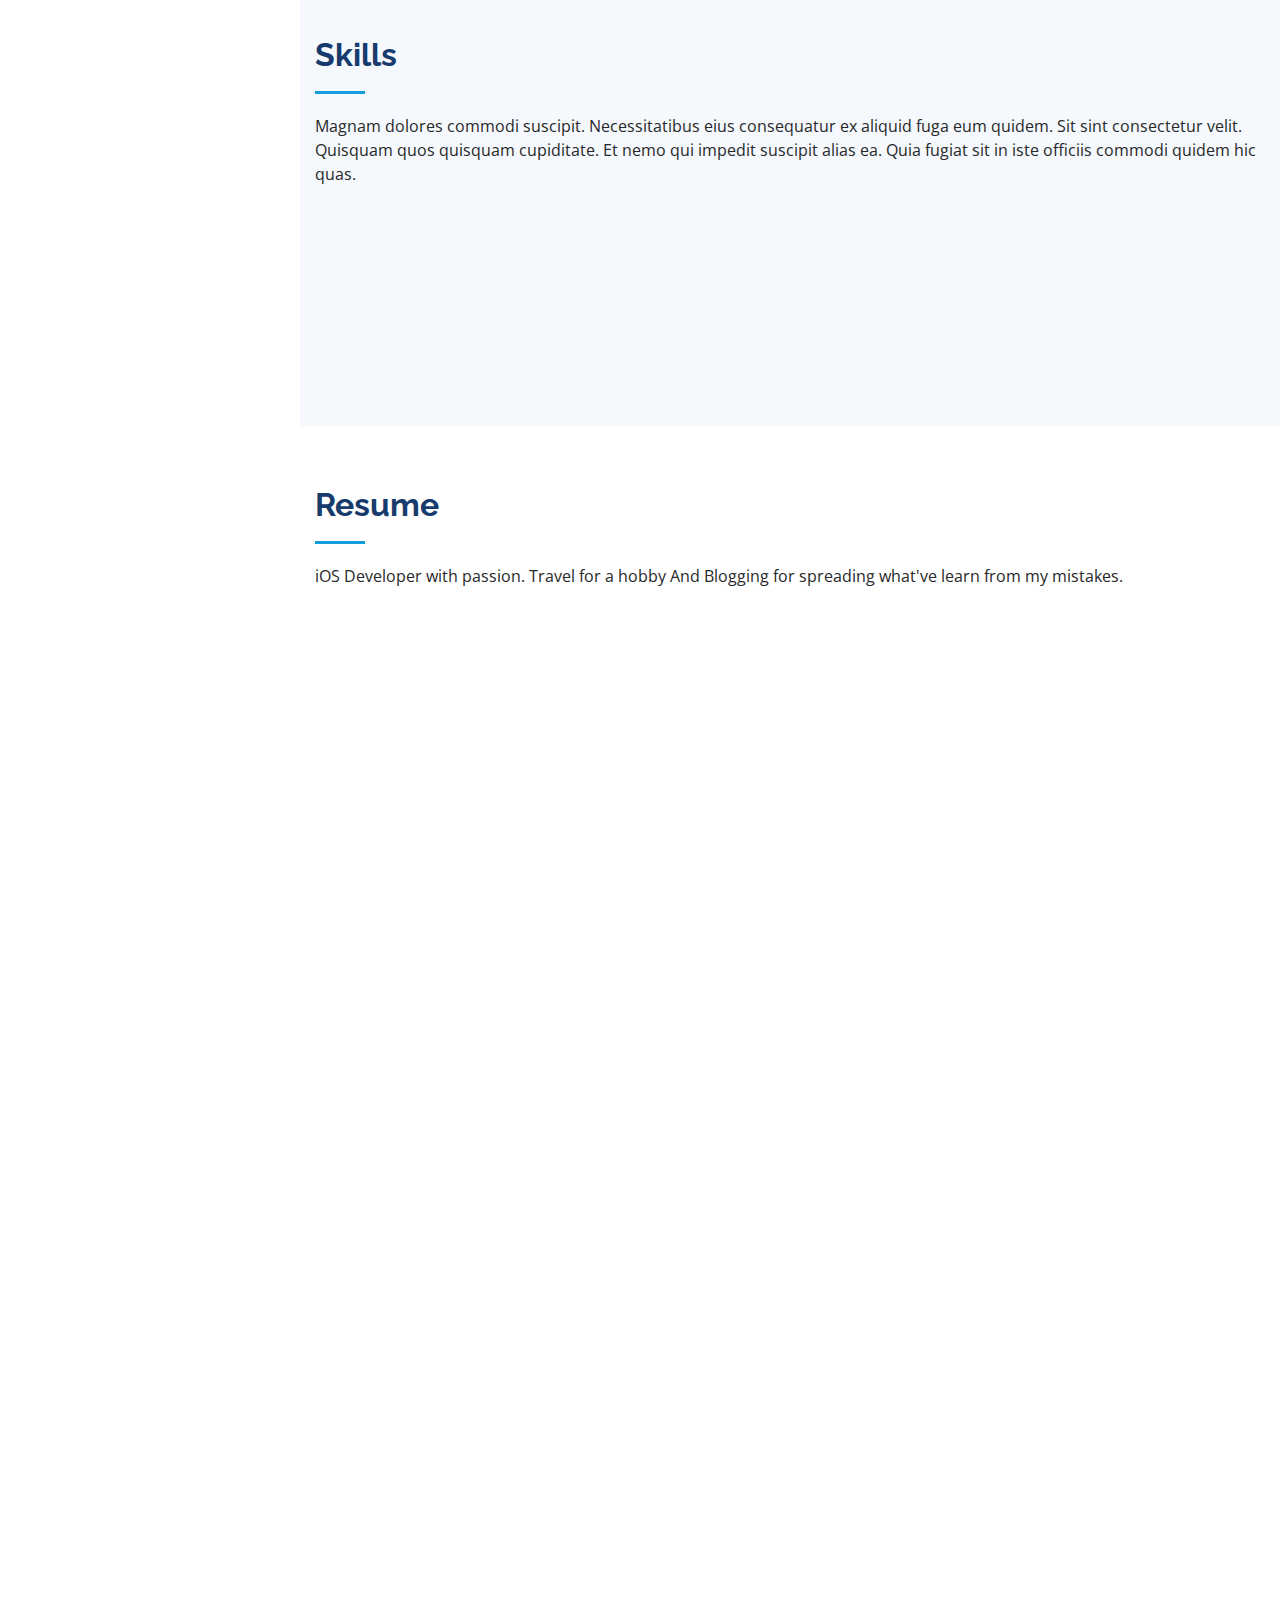
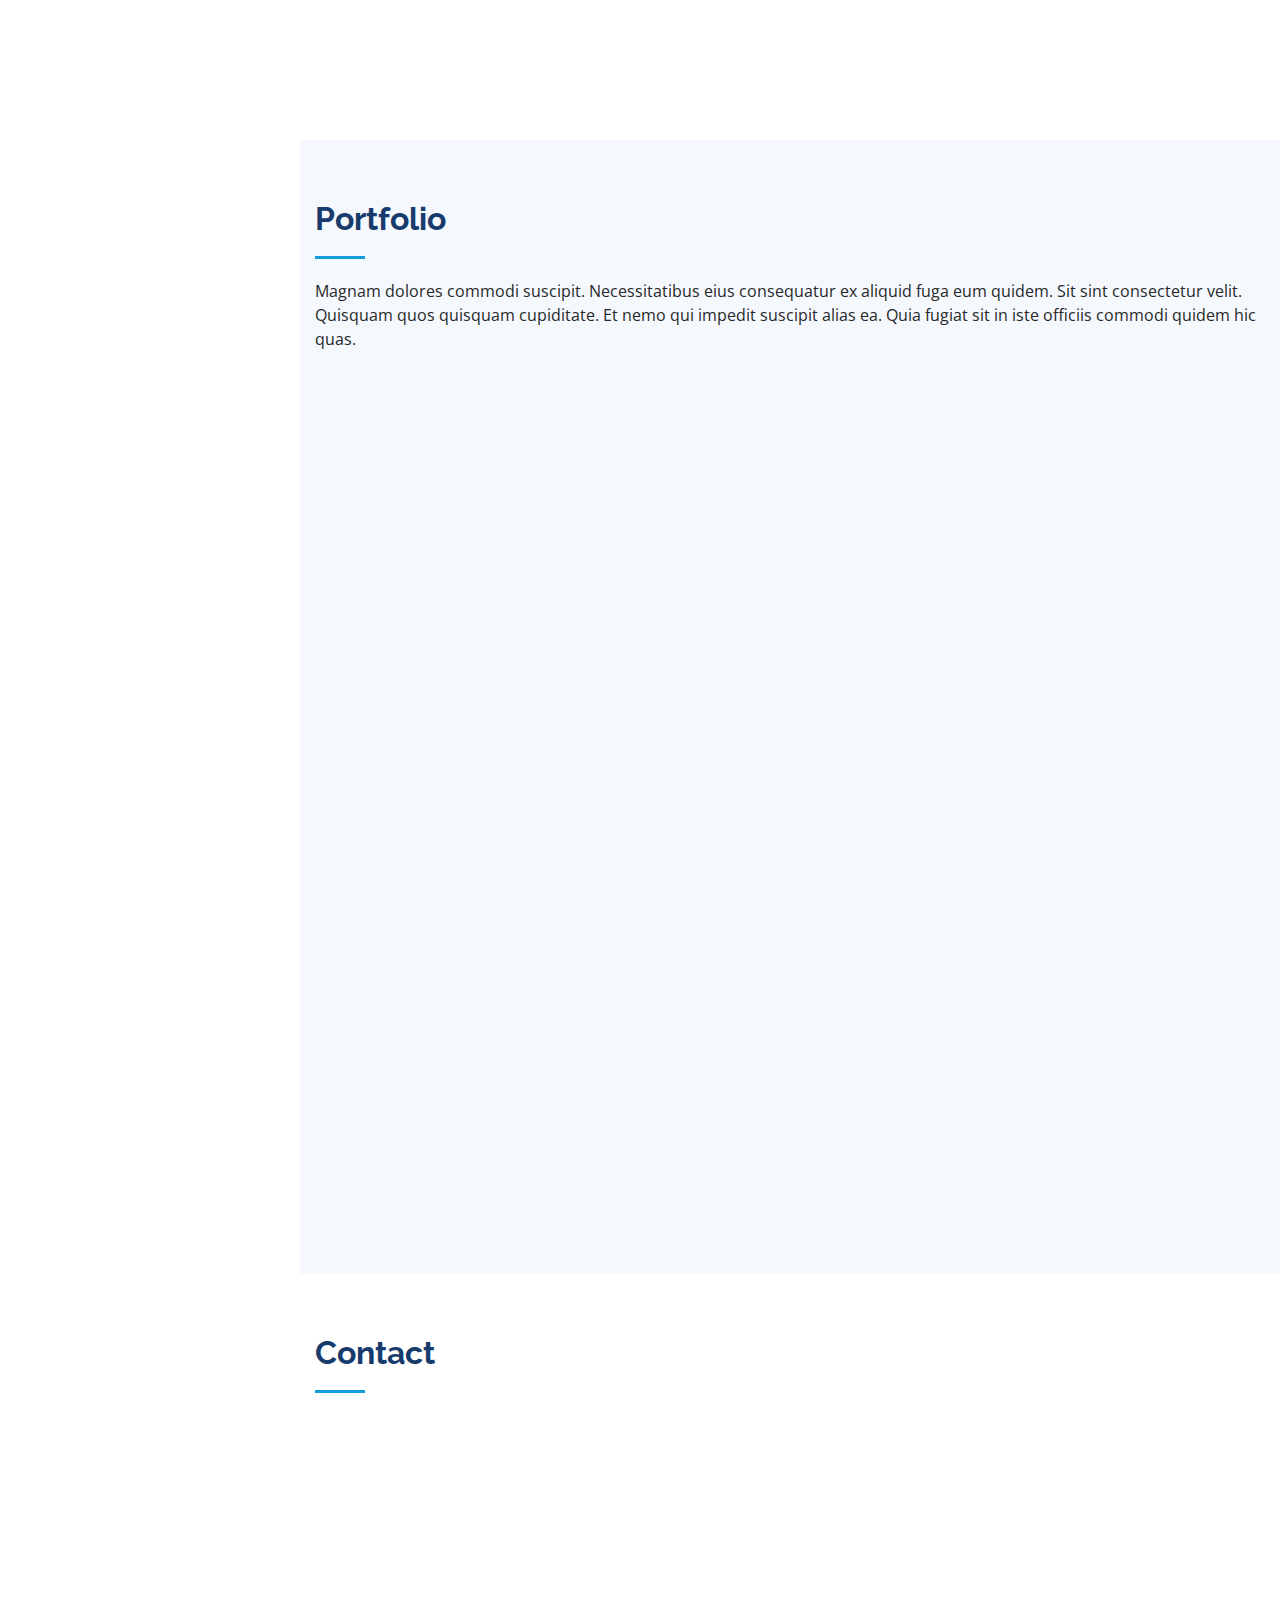
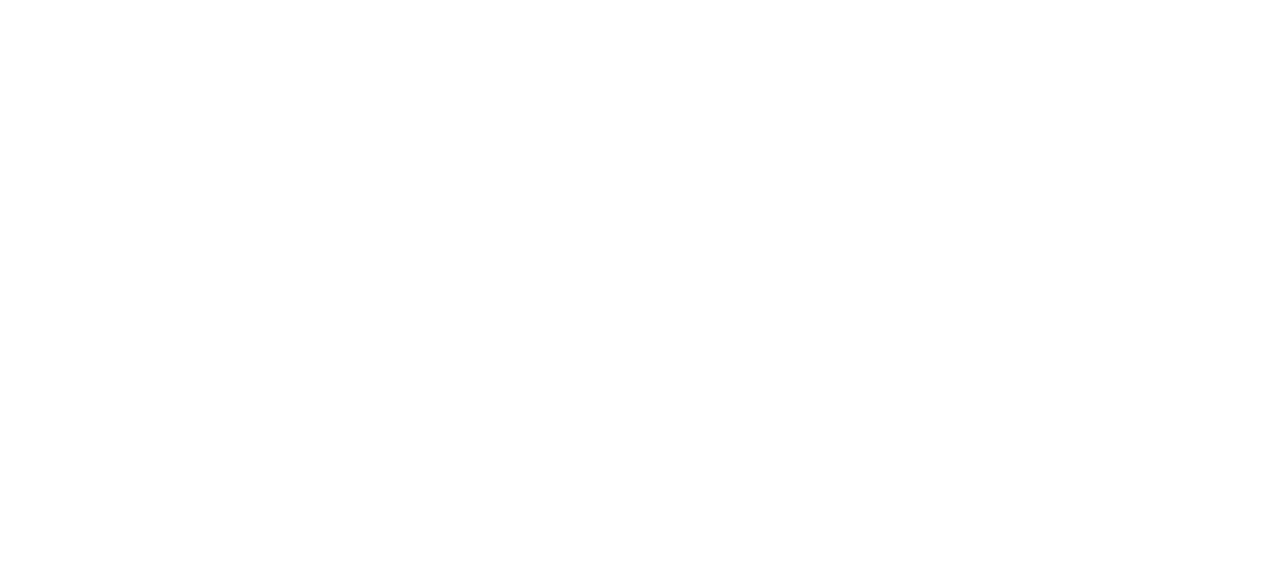
==== commit 4cd66150: "temp data removed" ====
--- a/index.html
+++ b/index.html
@@ -5,7 +5,7 @@
   <meta charset="utf-8">
   <meta content="width=device-width, initial-scale=1.0" name="viewport">
 
-  <title>iPortfolio Bootstrap Template - Index</title>
+  <title>MayurSusare Portfolio - Index</title>
   <meta content="" name="descriptison">
   <meta content="" name="keywords">
 
@@ -27,12 +27,6 @@
   <!-- Template Main CSS File -->
   <link href="assets/css/style.css" rel="stylesheet">
 
-  <!-- =======================================================
-  * Template Name: iPortfolio - v1.2.1
-  * Template URL: https://bootstrapmade.com/iportfolio-bootstrap-portfolio-websites-template/
-  * Author: BootstrapMade.com
-  * License: https://bootstrapmade.com/license/
-  ======================================================== -->
 </head>
 
 <body>
@@ -230,7 +224,7 @@
             </div>
             <div class="resume-item">
               <h4>Diploma in Computer Engineering</h4>
-              <h5>Jul 2012 - May 2015</h5>
+              <h5>Jul 2009 - May 2012</h5>
               <p><em>MSBTE, Maharashra, India</em></p>
               <p>Quia nobis sequi est occaecati aut. Repudiandae et iusto quae reiciendis et quis Eius vel ratione eius unde vitae rerum voluptates asperiores voluptatem Earum molestiae consequatur neque etlon sader mart dila</p>
             </div>
@@ -388,7 +382,7 @@
 
         <div class="section-title">
           <h2>Contact</h2>
-          <p>Magnam dolores commodi suscipit. Necessitatibus eius consequatur ex aliquid fuga eum quidem. Sit sint consectetur velit. Quisquam quos quisquam cupiditate. Et nemo qui impedit suscipit alias ea. Quia fugiat sit in iste officiis commodi quidem hic quas.</p>
+          <!-- <p>Magnam dolores commodi suscipit. Necessitatibus eius consequatur ex aliquid fuga eum quidem. Sit sint consectetur velit. Quisquam quos quisquam cupiditate. Et nemo qui impedit suscipit alias ea. Quia fugiat sit in iste officiis commodi quidem hic quas.</p> -->
         </div>
 
         <div class="row" data-aos="fade-in">
@@ -398,7 +392,7 @@
               <div class="address">
                 <i class="icofont-google-map"></i>
                 <h4>Location:</h4>
-                <p>A108 Adam Street, New York, NY 535022</p>
+                <p>Pune, Maharashra, India</p>
               </div>
 
               <div class="email">
--- a/assets/css/style.css
+++ b/assets/css/style.css
@@ -1,12 +1,6 @@
-/**
-* Template Name: iPortfolio - v1.2.1
-* Template URL: https://bootstrapmade.com/iportfolio-bootstrap-portfolio-websites-template/
-* Author: BootstrapMade.com
-* License: https://bootstrapmade.com/license/
-*/
-
-/*--------------------------------------------------------------
-# General
+
+/*--------------------------------------------------------------
+# General
 --------------------------------------------------------------*/
 body {
   font-family: "Open Sans", sans-serif;
@@ -26,8 +20,8 @@
   font-family: "Raleway", sans-serif;
 }
 
-/*--------------------------------------------------------------
-# Back to top button
+/*--------------------------------------------------------------
+# Back to top button
 --------------------------------------------------------------*/
 .back-to-top {
   position: fixed;
@@ -56,8 +50,8 @@
   transition: background 0.2s ease-in-out;
 }
 
-/*--------------------------------------------------------------
-# Header
+/*--------------------------------------------------------------
+# Header
 --------------------------------------------------------------*/
 #header {
   position: fixed;
@@ -129,8 +123,8 @@
   }
 }
 
-/*--------------------------------------------------------------
-# Navigation Menu
+/*--------------------------------------------------------------
+# Navigation Menu
 --------------------------------------------------------------*/
 /* Desktop Navigation */
 .nav-menu {
@@ -205,8 +199,8 @@
   color: #fff;
 }
 
-/*--------------------------------------------------------------
-# Hero Section
+/*--------------------------------------------------------------
+# Hero Section
 --------------------------------------------------------------*/
 #hero {
   width: 100%;
@@ -272,8 +266,8 @@
   }
 }
 
-/*--------------------------------------------------------------
-# Sections General
+/*--------------------------------------------------------------
+# Sections General
 --------------------------------------------------------------*/
 section {
   padding: 60px 0;
@@ -312,8 +306,8 @@
   margin-bottom: 0;
 }
 
-/*--------------------------------------------------------------
-# About
+/*--------------------------------------------------------------
+# About
 --------------------------------------------------------------*/
 .about .content h3 {
   font-weight: 700;
@@ -340,8 +334,8 @@
   margin-bottom: 0;
 }
 
-/*--------------------------------------------------------------
-# Facts
+/*--------------------------------------------------------------
+# Facts
 --------------------------------------------------------------*/
 .facts {
   padding-bottom: 30px;
@@ -390,8 +384,8 @@
   color: #1f5297;
 }
 
-/*--------------------------------------------------------------
-# Akills
+/*--------------------------------------------------------------
+# Akills
 --------------------------------------------------------------*/
 .skills .progress {
   height: 50px;
@@ -425,8 +419,8 @@
   background-color: #149ddd;
 }
 
-/*--------------------------------------------------------------
-# Resume
+/*--------------------------------------------------------------
+# Resume
 --------------------------------------------------------------*/
 .resume .resume-title {
   font-size: 26px;
@@ -486,8 +480,8 @@
   border: 2px solid #1f5297;
 }
 
-/*--------------------------------------------------------------
-# Portfolio
+/*--------------------------------------------------------------
+# Portfolio
 --------------------------------------------------------------*/
 .portfolio .portfolio-item {
   margin-bottom: 30px;
@@ -586,8 +580,8 @@
   bottom: 0;
 }
 
-/*--------------------------------------------------------------
-# Services
+/*--------------------------------------------------------------
+# Services
 --------------------------------------------------------------*/
 .services .icon-box {
   margin-bottom: 20px;
@@ -640,8 +634,8 @@
   font-size: 14px;
 }
 
-/*--------------------------------------------------------------
-# Testimonials
+/*--------------------------------------------------------------
+# Testimonials
 --------------------------------------------------------------*/
 .testimonials .testimonial-item {
   box-sizing: content-box;
@@ -733,8 +727,8 @@
   }
 }
 
-/*--------------------------------------------------------------
-# Contact
+/*--------------------------------------------------------------
+# Contact
 --------------------------------------------------------------*/
 .contact {
   padding-bottom: 130px;
@@ -911,8 +905,8 @@
   }
 }
 
-/*--------------------------------------------------------------
-# Breadcrumbs
+/*--------------------------------------------------------------
+# Breadcrumbs
 --------------------------------------------------------------*/
 .breadcrumbs {
   padding: 40px 0;
@@ -955,8 +949,8 @@
   }
 }
 
-/*--------------------------------------------------------------
-# Portfolio Details
+/*--------------------------------------------------------------
+# Portfolio Details
 --------------------------------------------------------------*/
 .portfolio-details {
   padding-top: 0;
@@ -1042,8 +1036,8 @@
   }
 }
 
-/*--------------------------------------------------------------
-# Footer
+/*--------------------------------------------------------------
+# Footer
 --------------------------------------------------------------*/
 #footer {
   padding: 15px;
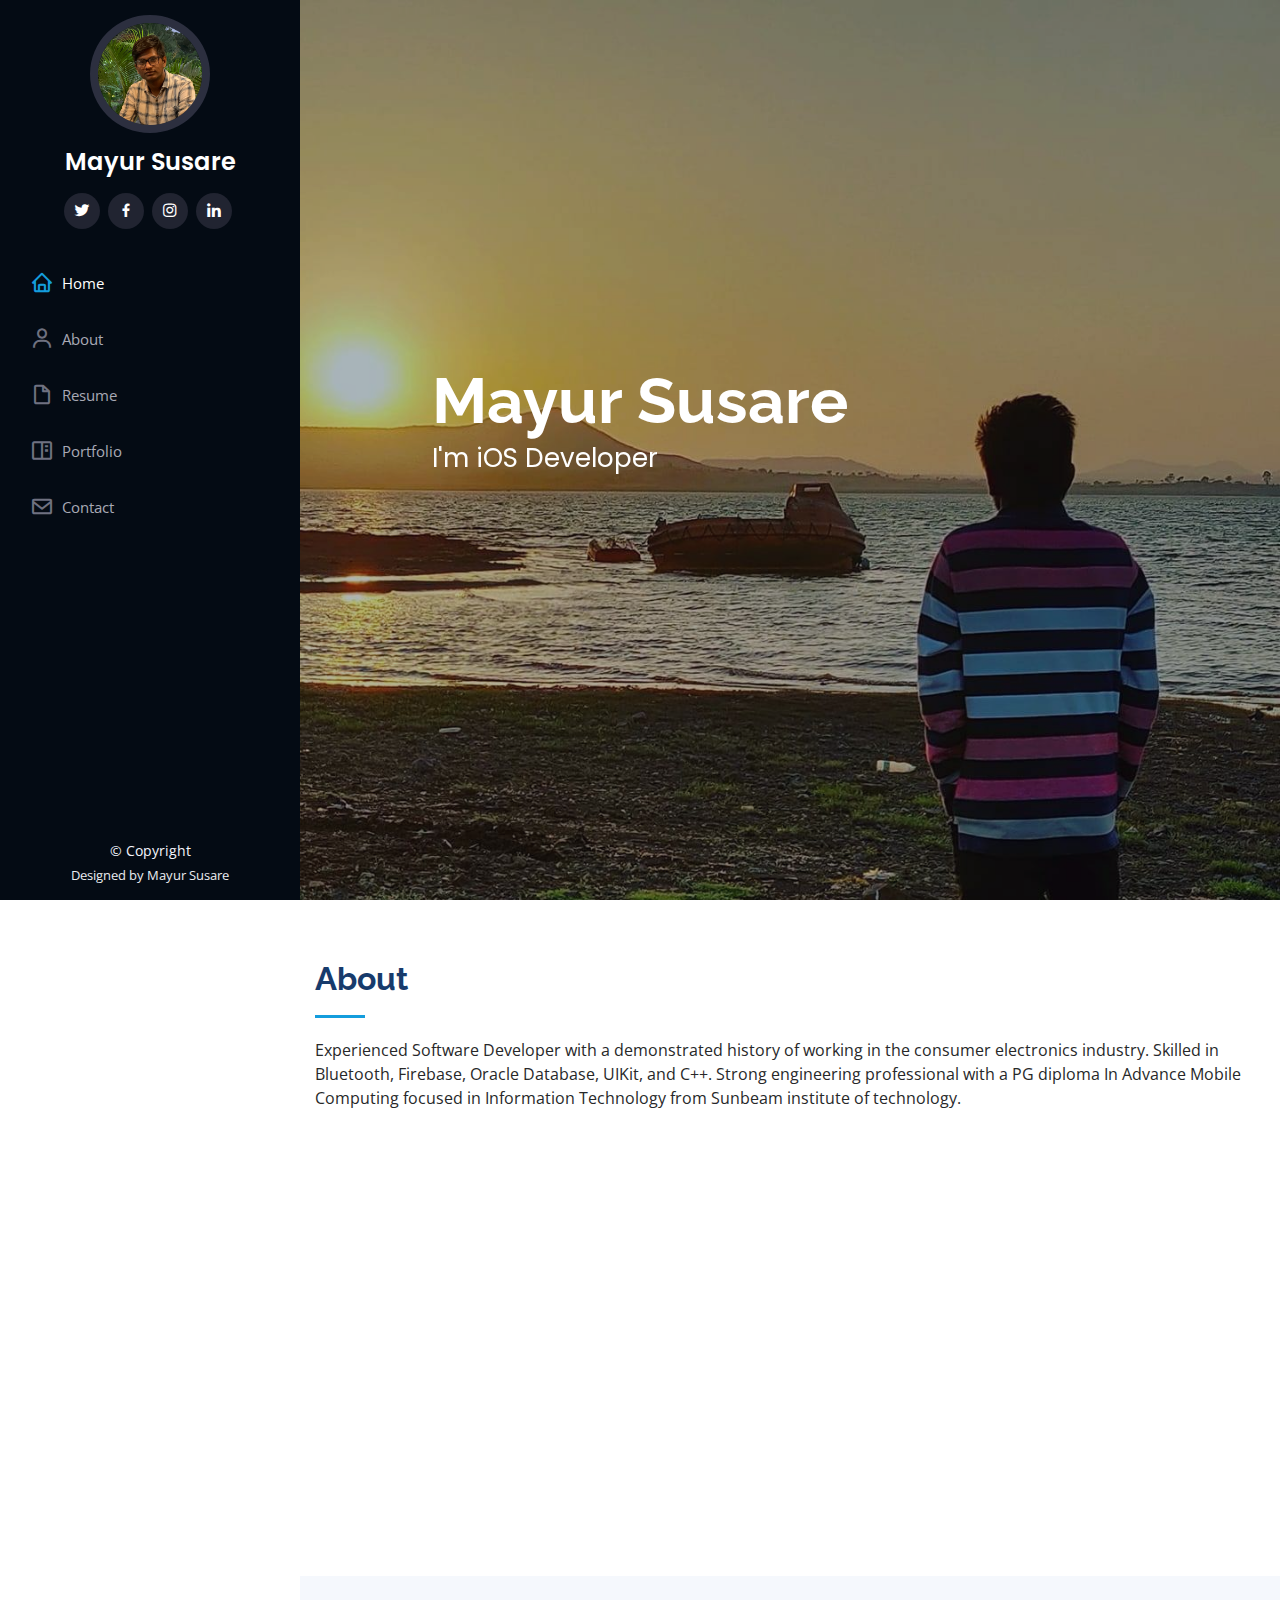
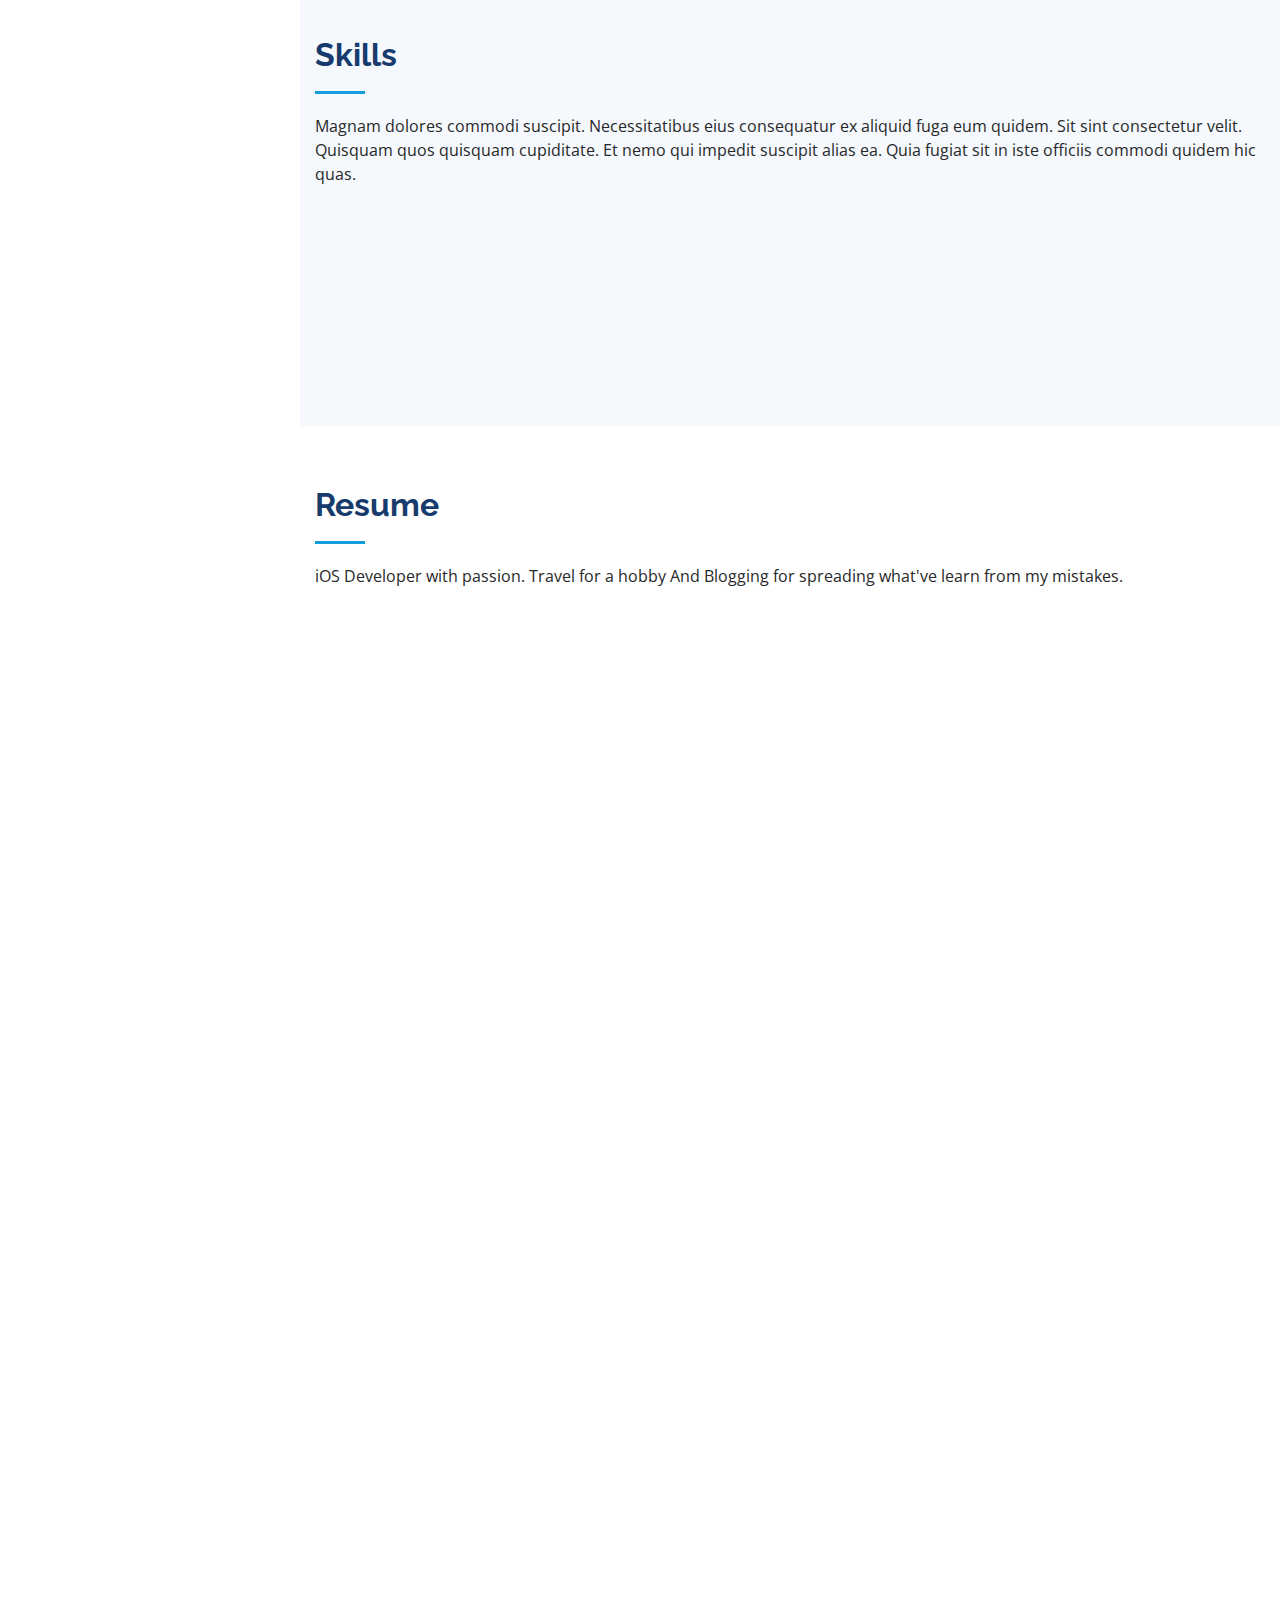
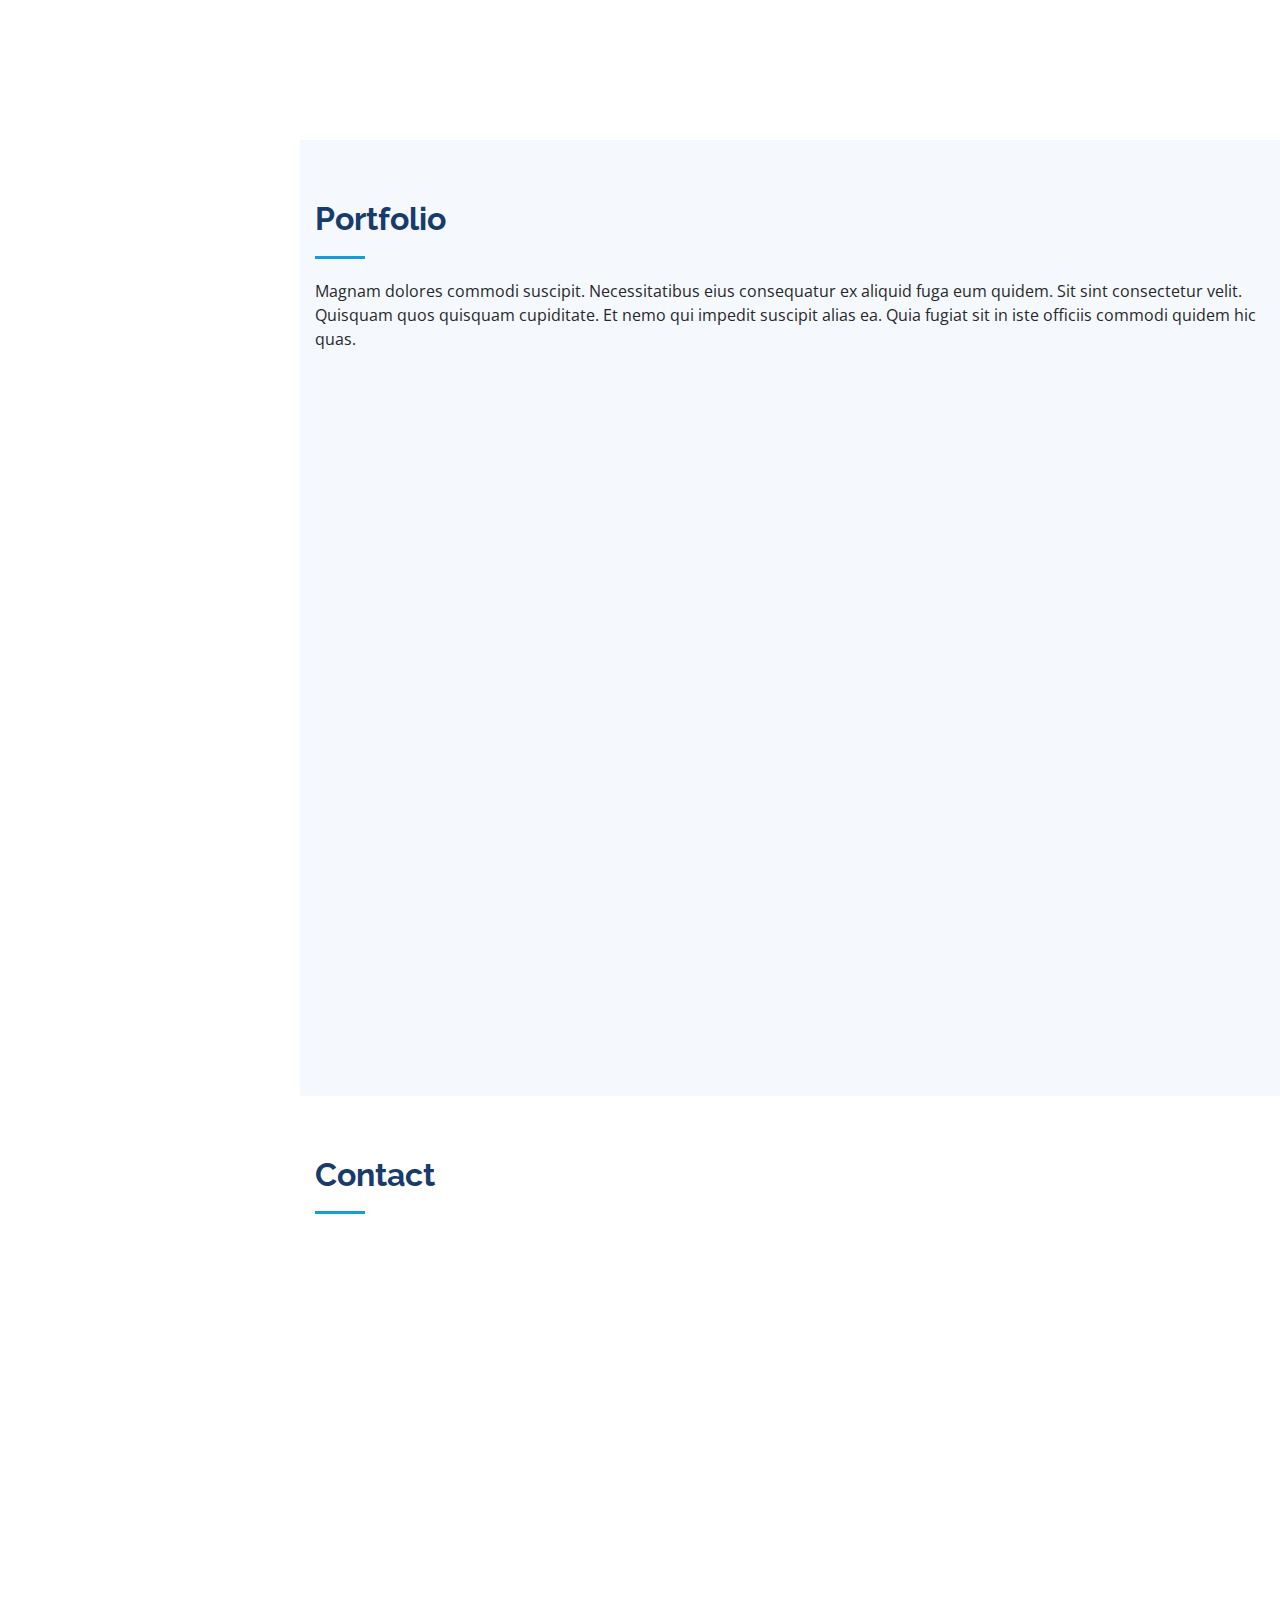
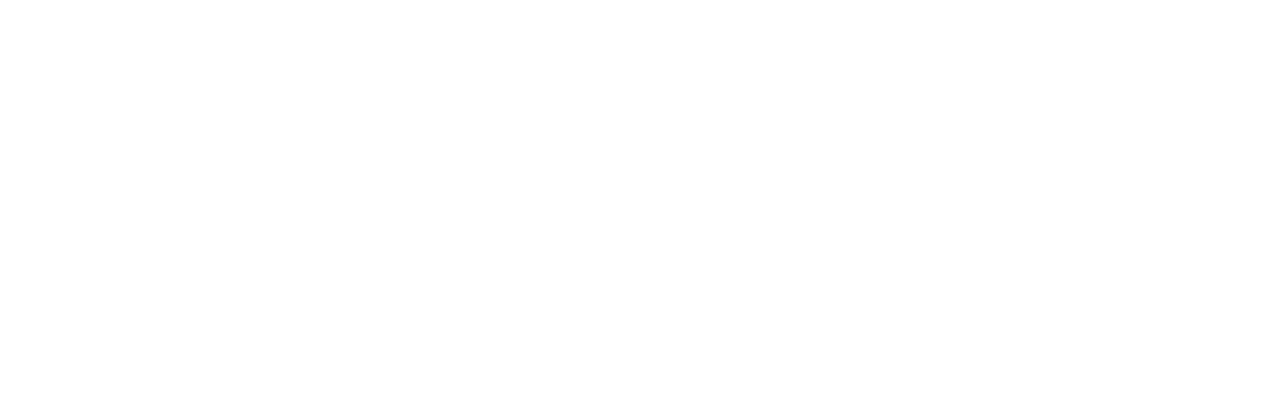
==== commit 026e78f7: "projects details added" ====
--- a/index.html
+++ b/index.html
@@ -272,8 +272,7 @@
           <div class="col-lg-12 d-flex justify-content-center">
             <ul id="portfolio-flters">
               <li data-filter="*" class="filter-active">All</li>
-              <li data-filter=".filter-app">App</li>
-              <li data-filter=".filter-card">Card</li>
+              <li data-filter=".filter-app">Mobile Applications</li>
               <li data-filter=".filter-web">Web</li>
             </ul>
           </div>
@@ -283,80 +282,33 @@
 
           <div class="col-lg-4 col-md-6 portfolio-item filter-app">
             <div class="portfolio-wrap">
-              <img src="assets/img/portfolio/portfolio-1.jpg" class="img-fluid" alt="">
+              <img src="assets/img/portfolio/docuverus.png" class="img-fluid" alt="">
               <div class="portfolio-links">
-                <a href="assets/img/portfolio/portfolio-1.jpg" data-gall="portfolioGallery" class="venobox" title="App 1"><i class="bx bx-plus"></i></a>
-                <a href="portfolio-details.html" title="More Details"><i class="bx bx-link"></i></a>
-              </div>
-            </div>
-          </div>
-
-          <div class="col-lg-4 col-md-6 portfolio-item filter-web">
-            <div class="portfolio-wrap">
-              <img src="assets/img/portfolio/portfolio-2.jpg" class="img-fluid" alt="">
-              <div class="portfolio-links">
-                <a href="assets/img/portfolio/portfolio-2.jpg" data-gall="portfolioGallery" class="venobox" title="Web 3"><i class="bx bx-plus"></i></a>
-                <a href="portfolio-details.html" title="More Details"><i class="bx bx-link"></i></a>
+                <a href="assets/img/portfolio/portfolio-1.jpg" data-gall="portfolioGallery" class="venobox" title="Docuverus"><i class="bx bx-plus"></i></a>
+                <a href="#" title="Docuverus"><i class="bx bx-link"></i></a>
+                <!-- <a href="portfolio-details.html" title="Docuverus"><i class="bx bx-link"></i></a> -->
               </div>
             </div>
           </div>
 
           <div class="col-lg-4 col-md-6 portfolio-item filter-app">
             <div class="portfolio-wrap">
-              <img src="assets/img/portfolio/portfolio-3.jpg" class="img-fluid" alt="">
+              <img src="assets/img/portfolio/OncoPower.png" class="img-fluid" alt="">
               <div class="portfolio-links">
-                <a href="assets/img/portfolio/portfolio-3.jpg" data-gall="portfolioGallery" class="venobox" title="App 2"><i class="bx bx-plus"></i></a>
-                <a href="portfolio-details.html" title="More Details"><i class="bx bx-link"></i></a>
-              </div>
-            </div>
-          </div>
-
-          <div class="col-lg-4 col-md-6 portfolio-item filter-card">
-            <div class="portfolio-wrap">
-              <img src="assets/img/portfolio/portfolio-4.jpg" class="img-fluid" alt="">
-              <div class="portfolio-links">
-                <a href="assets/img/portfolio/portfolio-4.jpg" data-gall="portfolioGallery" class="venobox" title="Card 2"><i class="bx bx-plus"></i></a>
-                <a href="portfolio-details.html" title="More Details"><i class="bx bx-link"></i></a>
-              </div>
-            </div>
-          </div>
-
-          <div class="col-lg-4 col-md-6 portfolio-item filter-web">
-            <div class="portfolio-wrap">
-              <img src="assets/img/portfolio/portfolio-5.jpg" class="img-fluid" alt="">
-              <div class="portfolio-links">
-                <a href="assets/img/portfolio/portfolio-5.jpg" data-gall="portfolioGallery" class="venobox" title="Web 2"><i class="bx bx-plus"></i></a>
-                <a href="portfolio-details.html" title="More Details"><i class="bx bx-link"></i></a>
+                <a href="assets/img/portfolio/portfolio-3.jpg" data-gall="portfolioGallery" class="venobox" title="OncoPower"><i class="bx bx-plus"></i></a>
+                <a href="#" title="OncoPower"><i class="bx bx-link"></i></a>
+                <!-- <a href="portfolio-details.html" title="More Details"><i class="bx bx-link"></i></a> -->
               </div>
             </div>
           </div>
 
           <div class="col-lg-4 col-md-6 portfolio-item filter-app">
             <div class="portfolio-wrap">
-              <img src="assets/img/portfolio/portfolio-6.jpg" class="img-fluid" alt="">
+              <img src="assets/img/portfolio/iTWOsafe.png" class="img-fluid" alt="">
               <div class="portfolio-links">
-                <a href="assets/img/portfolio/portfolio-6.jpg" data-gall="portfolioGallery" class="venobox" title="App 3"><i class="bx bx-plus"></i></a>
-                <a href="portfolio-details.html" title="More Details"><i class="bx bx-link"></i></a>
-              </div>
-            </div>
-          </div>
-
-          <div class="col-lg-4 col-md-6 portfolio-item filter-card">
-            <div class="portfolio-wrap">
-              <img src="assets/img/portfolio/portfolio-7.jpg" class="img-fluid" alt="">
-              <div class="portfolio-links">
-                <a href="assets/img/portfolio/portfolio-7.jpg" data-gall="portfolioGallery" class="venobox" title="Card 1"><i class="bx bx-plus"></i></a>
-                <a href="portfolio-details.html" title="More Details"><i class="bx bx-link"></i></a>
-              </div>
-            </div>
-          </div>
-
-          <div class="col-lg-4 col-md-6 portfolio-item filter-card">
-            <div class="portfolio-wrap">
-              <img src="assets/img/portfolio/portfolio-8.jpg" class="img-fluid" alt="">
-              <div class="portfolio-links">
-                <a href="assets/img/portfolio/portfolio-8.jpg" data-gall="portfolioGallery" class="venobox" title="Card 3"><i class="bx bx-plus"></i></a>
-                <a href="portfolio-details.html" title="More Details"><i class="bx bx-link"></i></a>
+                <a href="assets/img/portfolio/portfolio-6.jpg" data-gall="portfolioGallery" class="venobox" title="iTWOsafe"><i class="bx bx-plus"></i></a>
+                <a href="#" title="iTWOsafe"><i class="bx bx-link"></i></a>
+                <!-- <a href="portfolio-details.html" title="More Details"><i class="bx bx-link"></i></a> -->
               </div>
             </div>
           </div>
@@ -407,7 +359,7 @@
                 <p>+91 9665657364</p>
               </div>
 
-              <iframe src="https://www.google.com/maps/embed?pb=!1m14!1m8!1m3!1d12097.433213460943!2d-74.0062269!3d40.7101282!3m2!1i1024!2i768!4f13.1!3m3!1m2!1s0x0%3A0xb89d1fe6bc499443!2sDowntown+Conference+Center!5e0!3m2!1smk!2sbg!4v1539943755621" frameborder="0" style="border:0; width: 100%; height: 290px;" allowfullscreen></iframe>
+              <iframe src="https://www.google.com/maps/embed?pb=!1m18!1m12!1m3!1d121059.04360428907!2d73.79292703735963!3d18.524603553497865!2m3!1f0!2f0!3f0!3m2!1i1024!2i768!4f13.1!3m3!1m2!1s0x3bc2bf2e67461101%3A0x828d43bf9d9ee343!2sPune%2C%20Maharashtra!5e0!3m2!1sen!2sin!4v1592066029412!5m2!1sen!2sin" width="100%" height="290px" frameborder="0" style="border:0;" allowfullscreen="" aria-hidden="false" tabindex="0"></iframe>
             </div>
 
           </div>
@@ -459,10 +411,6 @@
         &copy; Copyright <strong><span></span></strong>
       </div>
       <div class="credits">
-        <!-- All the links in the footer should remain intact. -->
-        <!-- You can delete the links only if you purchased the pro version. -->
-        <!-- Licensing information: https://bootstrapmade.com/license/ -->
-        <!-- Purchase the pro version with working PHP/AJAX contact form: https://bootstrapmade.com/iportfolio-bootstrap-portfolio-websites-template/ -->
         Designed by Mayur Susare</a>
       </div>
     </div>
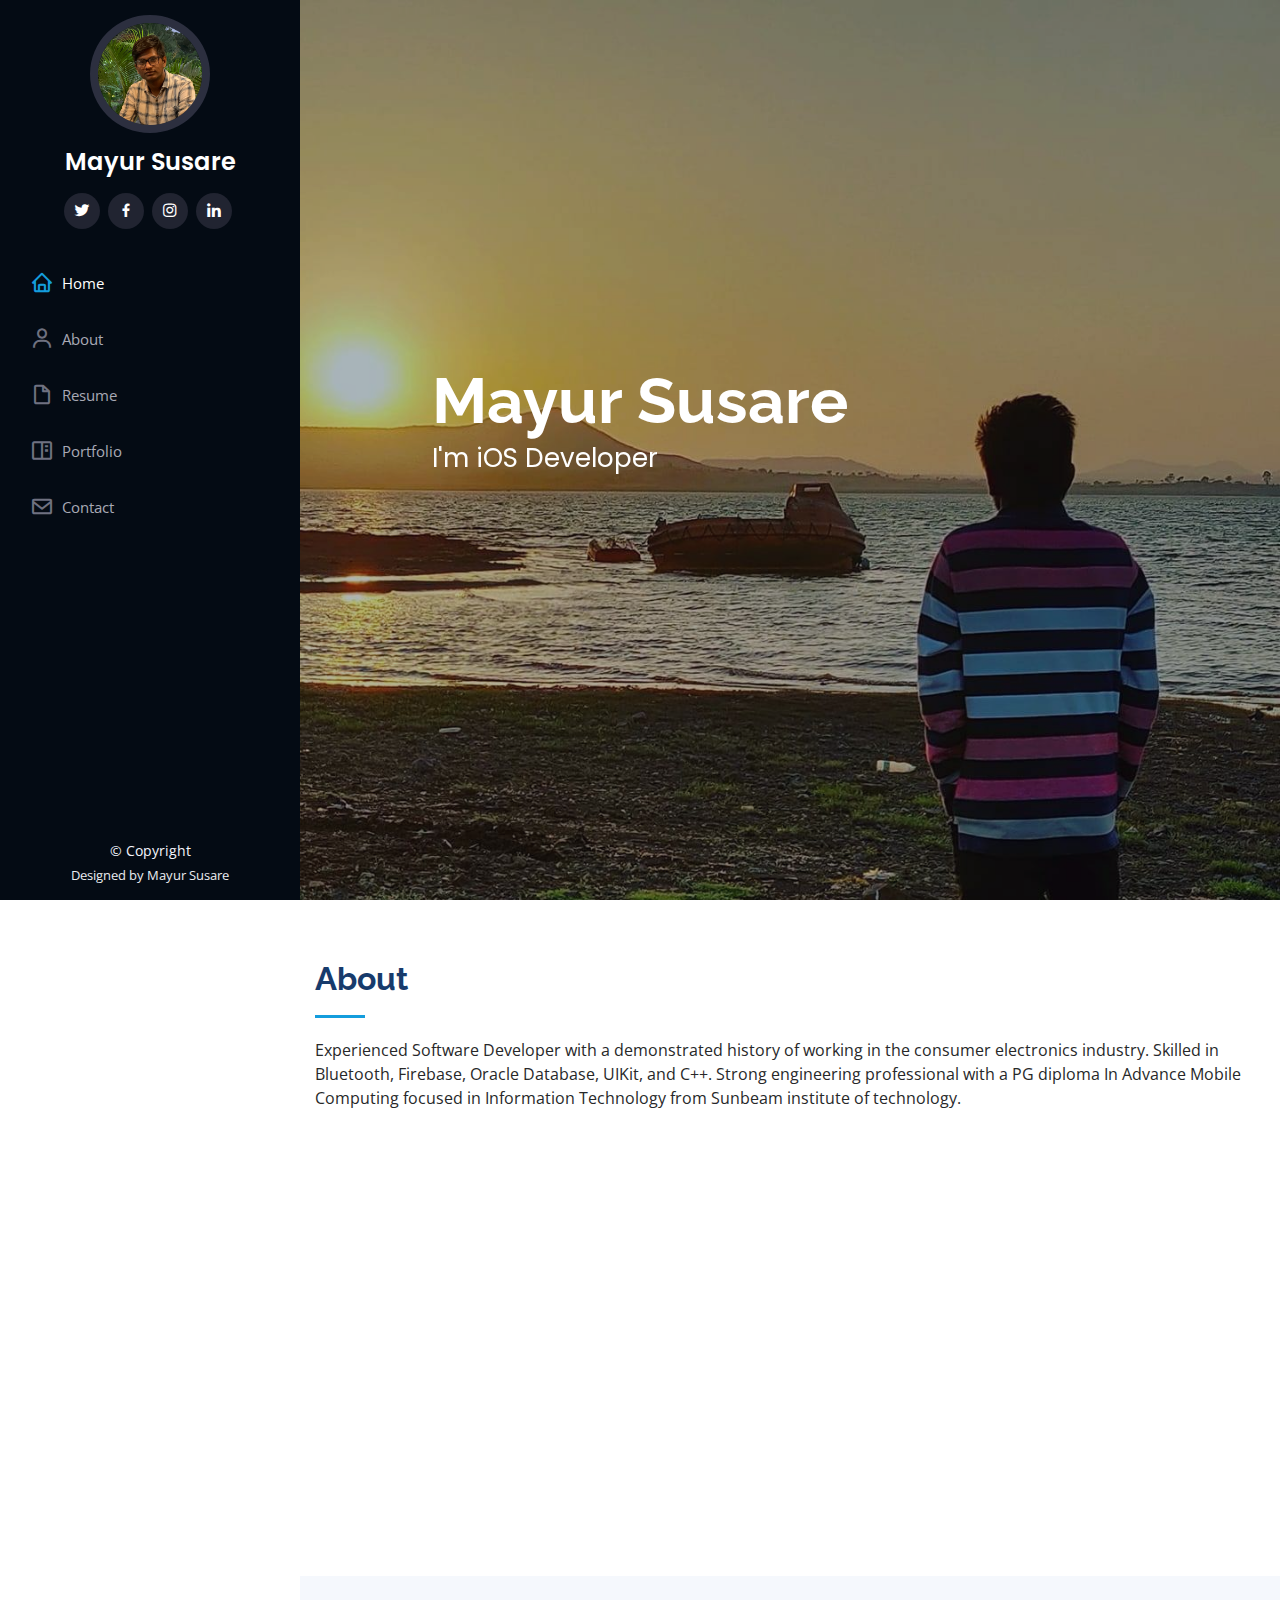
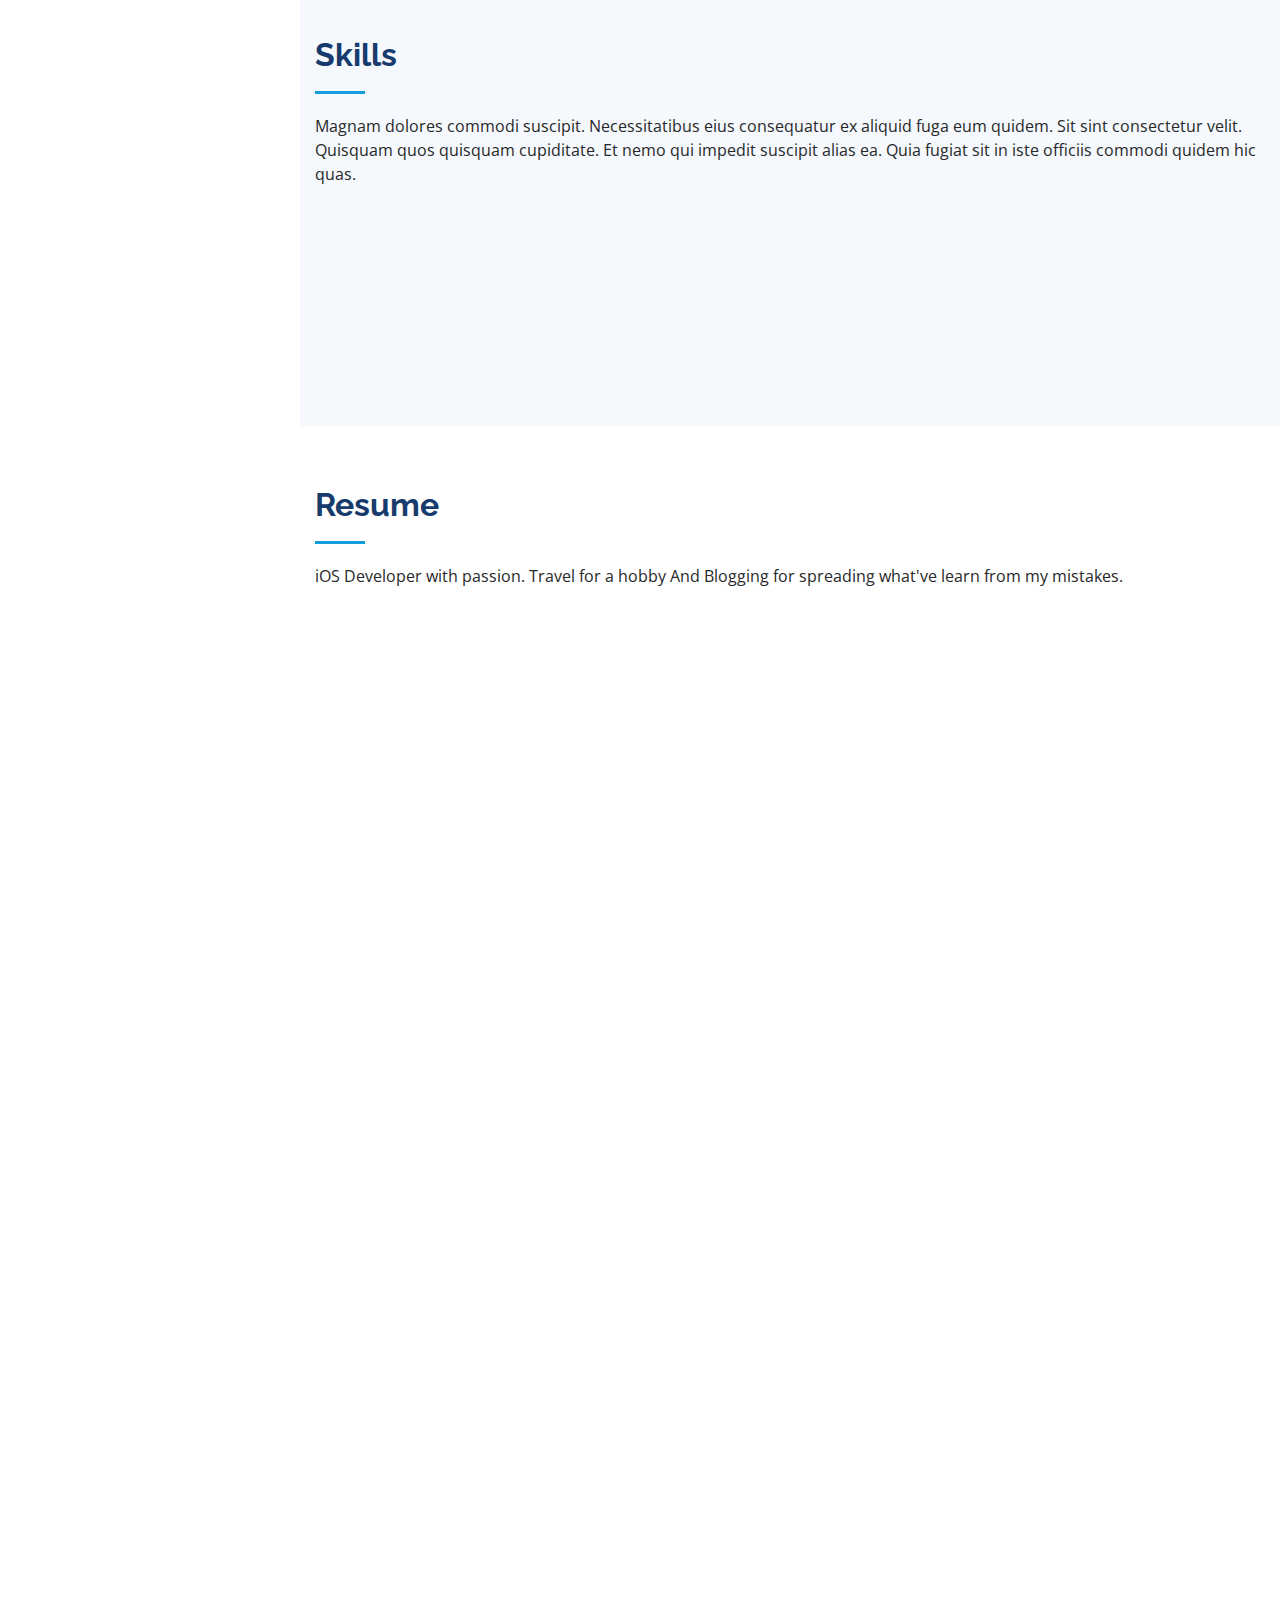
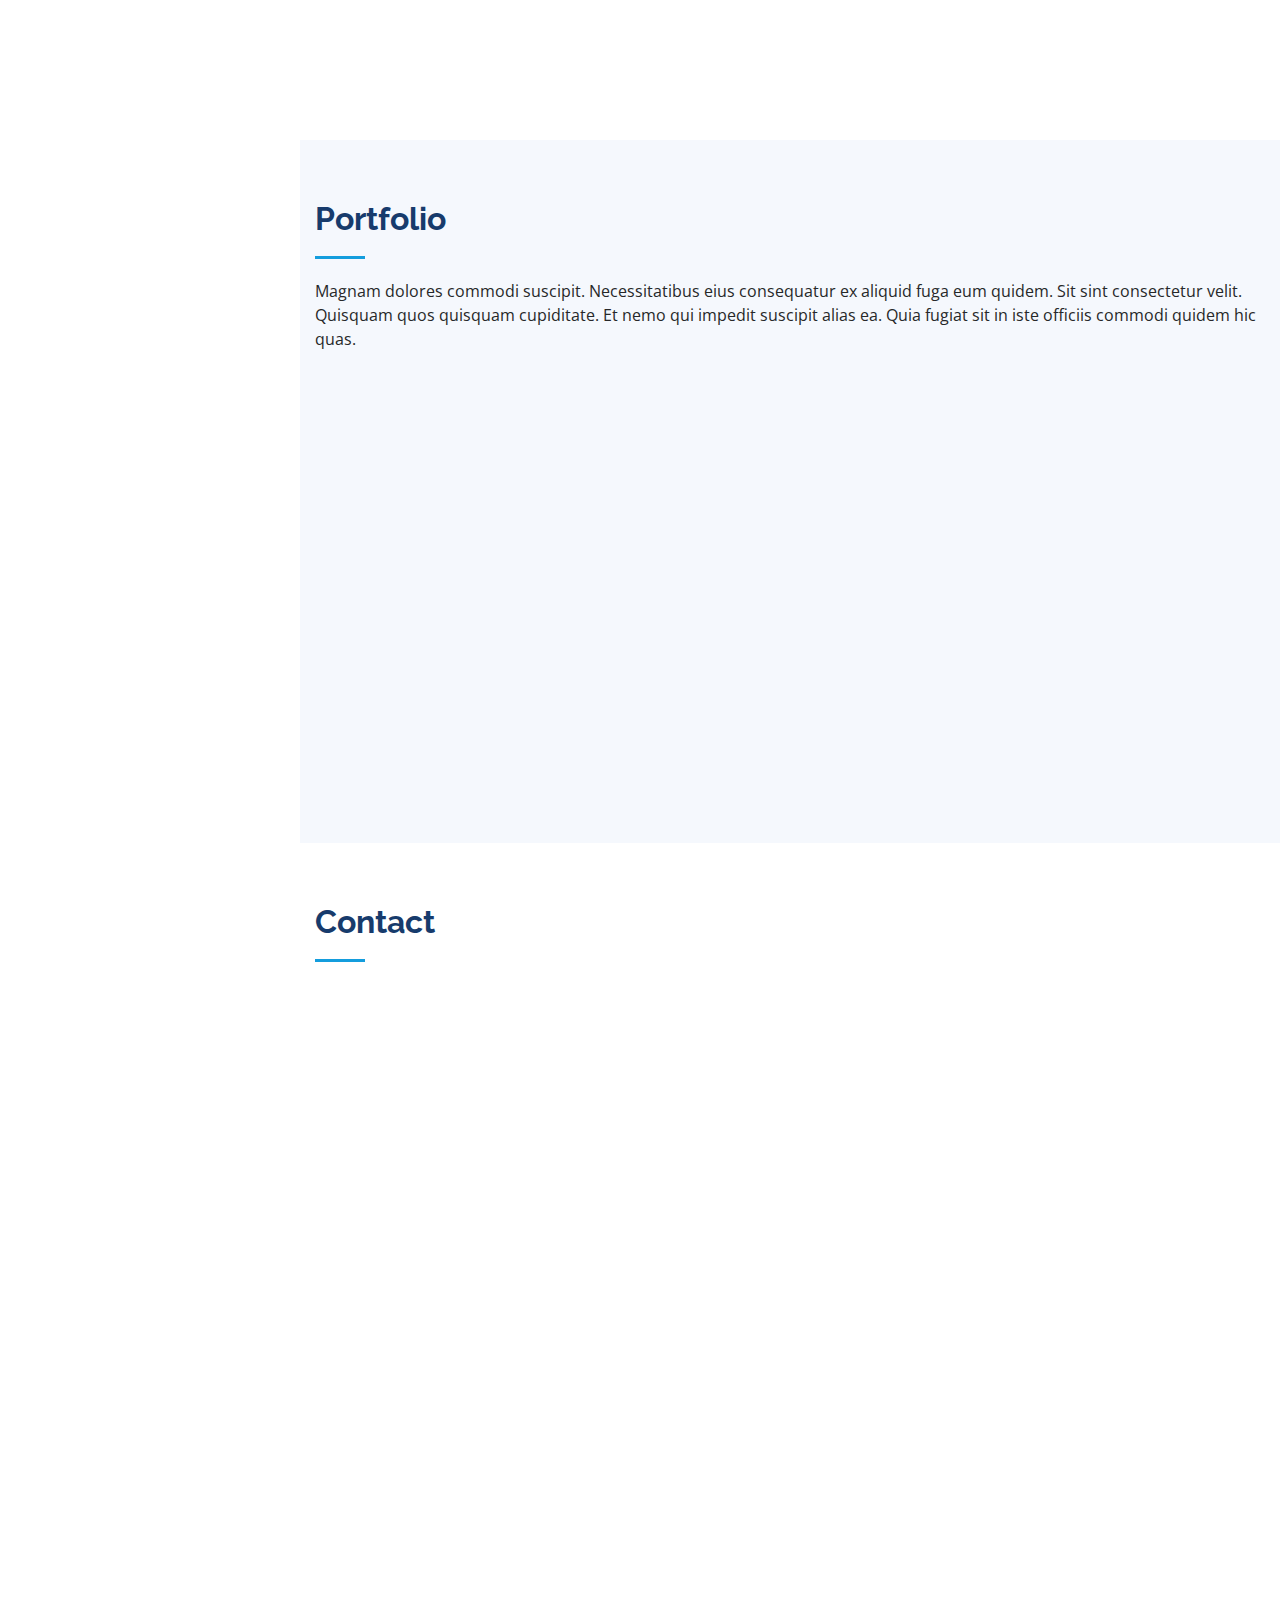
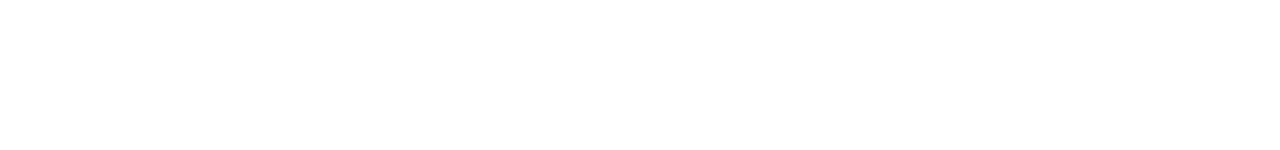
==== commit 0c11d64d: "Projects details added" ====
--- a/index.html
+++ b/index.html
@@ -278,7 +278,7 @@
           </div>
         </div>
 
-        <div class="row portfolio-container" data-aos="fade-up" data-aos-delay="100">
+        <div id="portfolio-items" class="row portfolio-container" data-aos="fade-up" data-aos-delay="100">
 
           <div class="col-lg-4 col-md-6 portfolio-item filter-app">
             <div class="portfolio-wrap">
@@ -313,7 +313,7 @@
             </div>
           </div>
 
-          <div class="col-lg-4 col-md-6 portfolio-item filter-web">
+          <!-- <div class="col-lg-4 col-md-6 portfolio-item filter-web">
             <div class="portfolio-wrap">
               <img src="assets/img/portfolio/portfolio-9.jpg" class="img-fluid" alt="">
               <div class="portfolio-links">
@@ -321,7 +321,7 @@
                 <a href="portfolio-details.html" title="More Details"><i class="bx bx-link"></i></a>
               </div>
             </div>
-          </div>
+          </div> -->
 
         </div>
 
--- a/assets/css/style.css
+++ b/assets/css/style.css
@@ -965,6 +965,18 @@
   z-index: 1;
 }
 
+/* .portfolio-details .portfolio-details-carousel .item {
+  background: #a1def8;
+  padding: 30px 0px;
+  display: block;
+  margin: 5px;
+  color: #FFF;
+  -webkit-border-radius: 3px;
+  -moz-border-radius: 3px;
+  border-radius: 3px;
+  text-align: center;
+} */
+
 .portfolio-details .portfolio-details-carousel .owl-nav, .portfolio-details .portfolio-details-carousel .owl-dots {
   margin-top: 5px;
   text-align: left;
@@ -1034,6 +1046,12 @@
     position: static;
     margin-top: 30px;
   }
+}
+
+.portfolio-details .portfolio-technologies td th{
+    width: 300px;
+    text-align: left;
+    padding: 5px;
 }
 
 /*--------------------------------------------------------------
